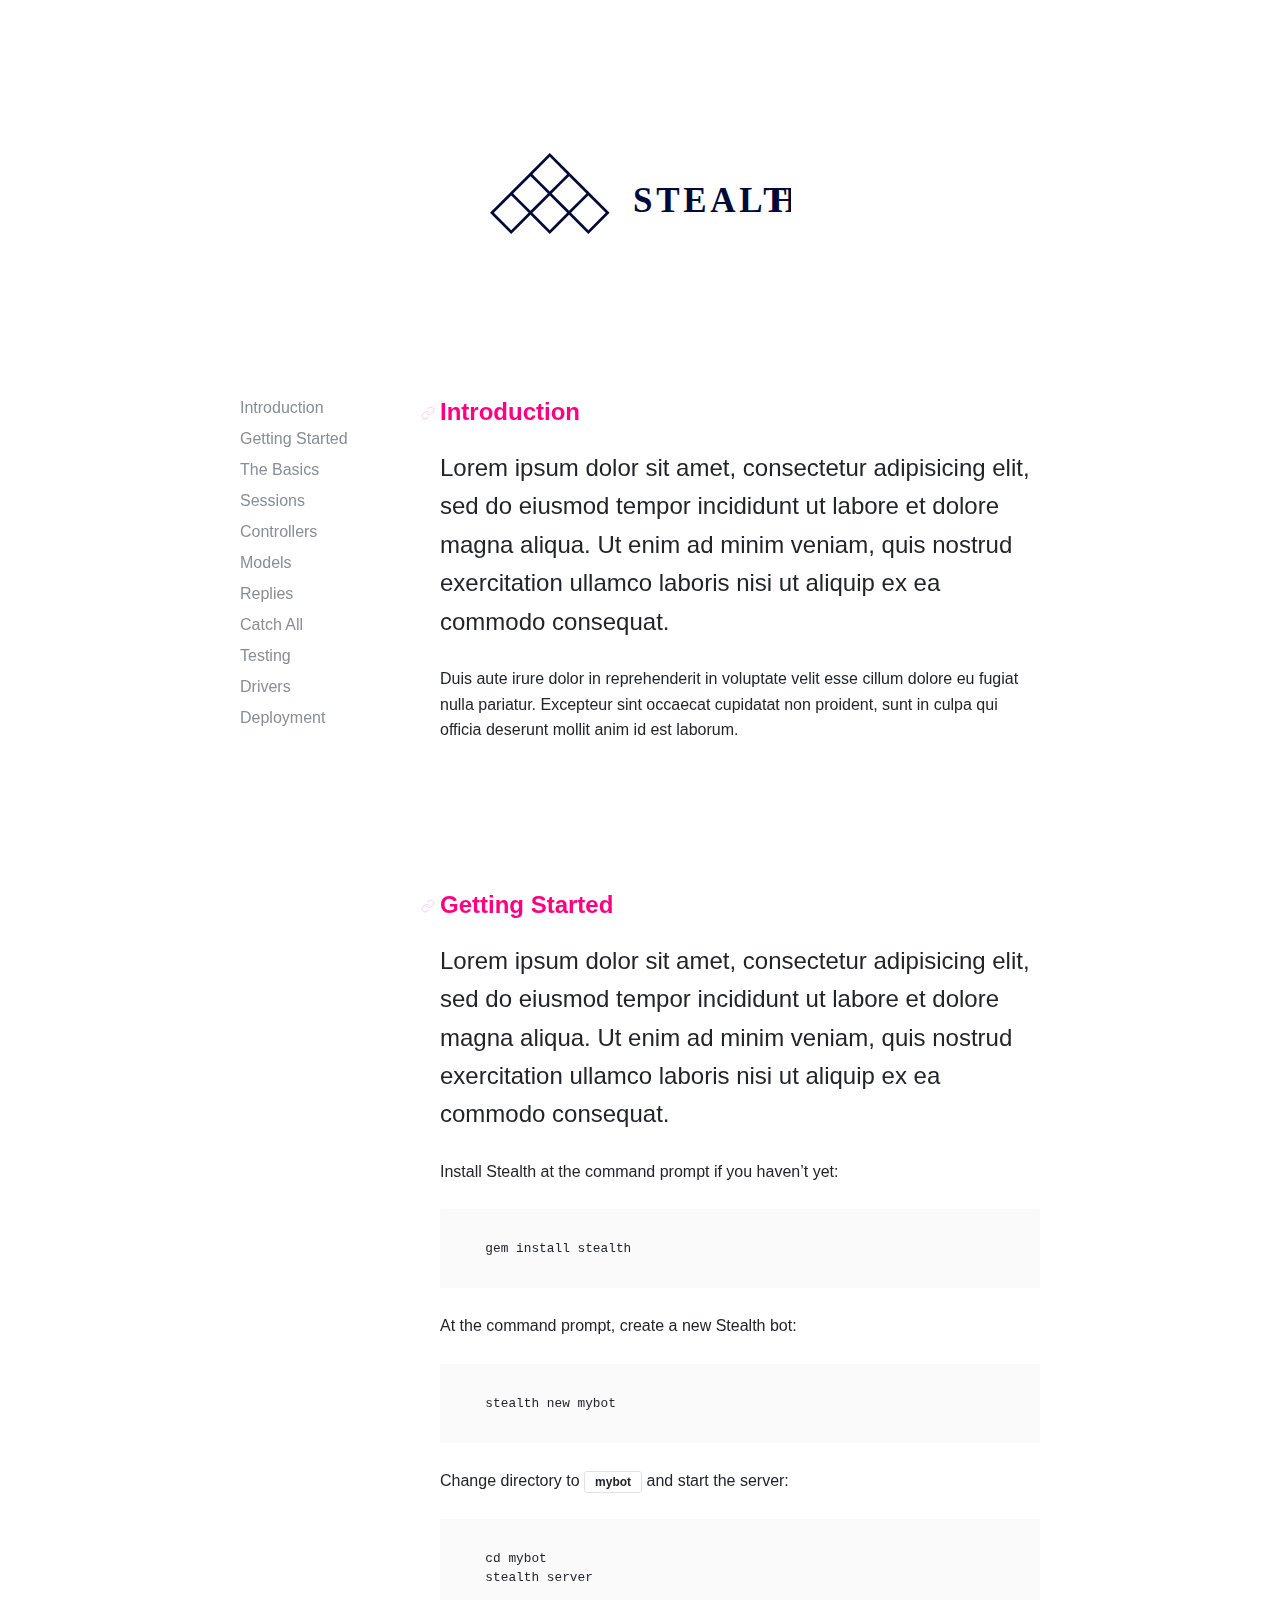
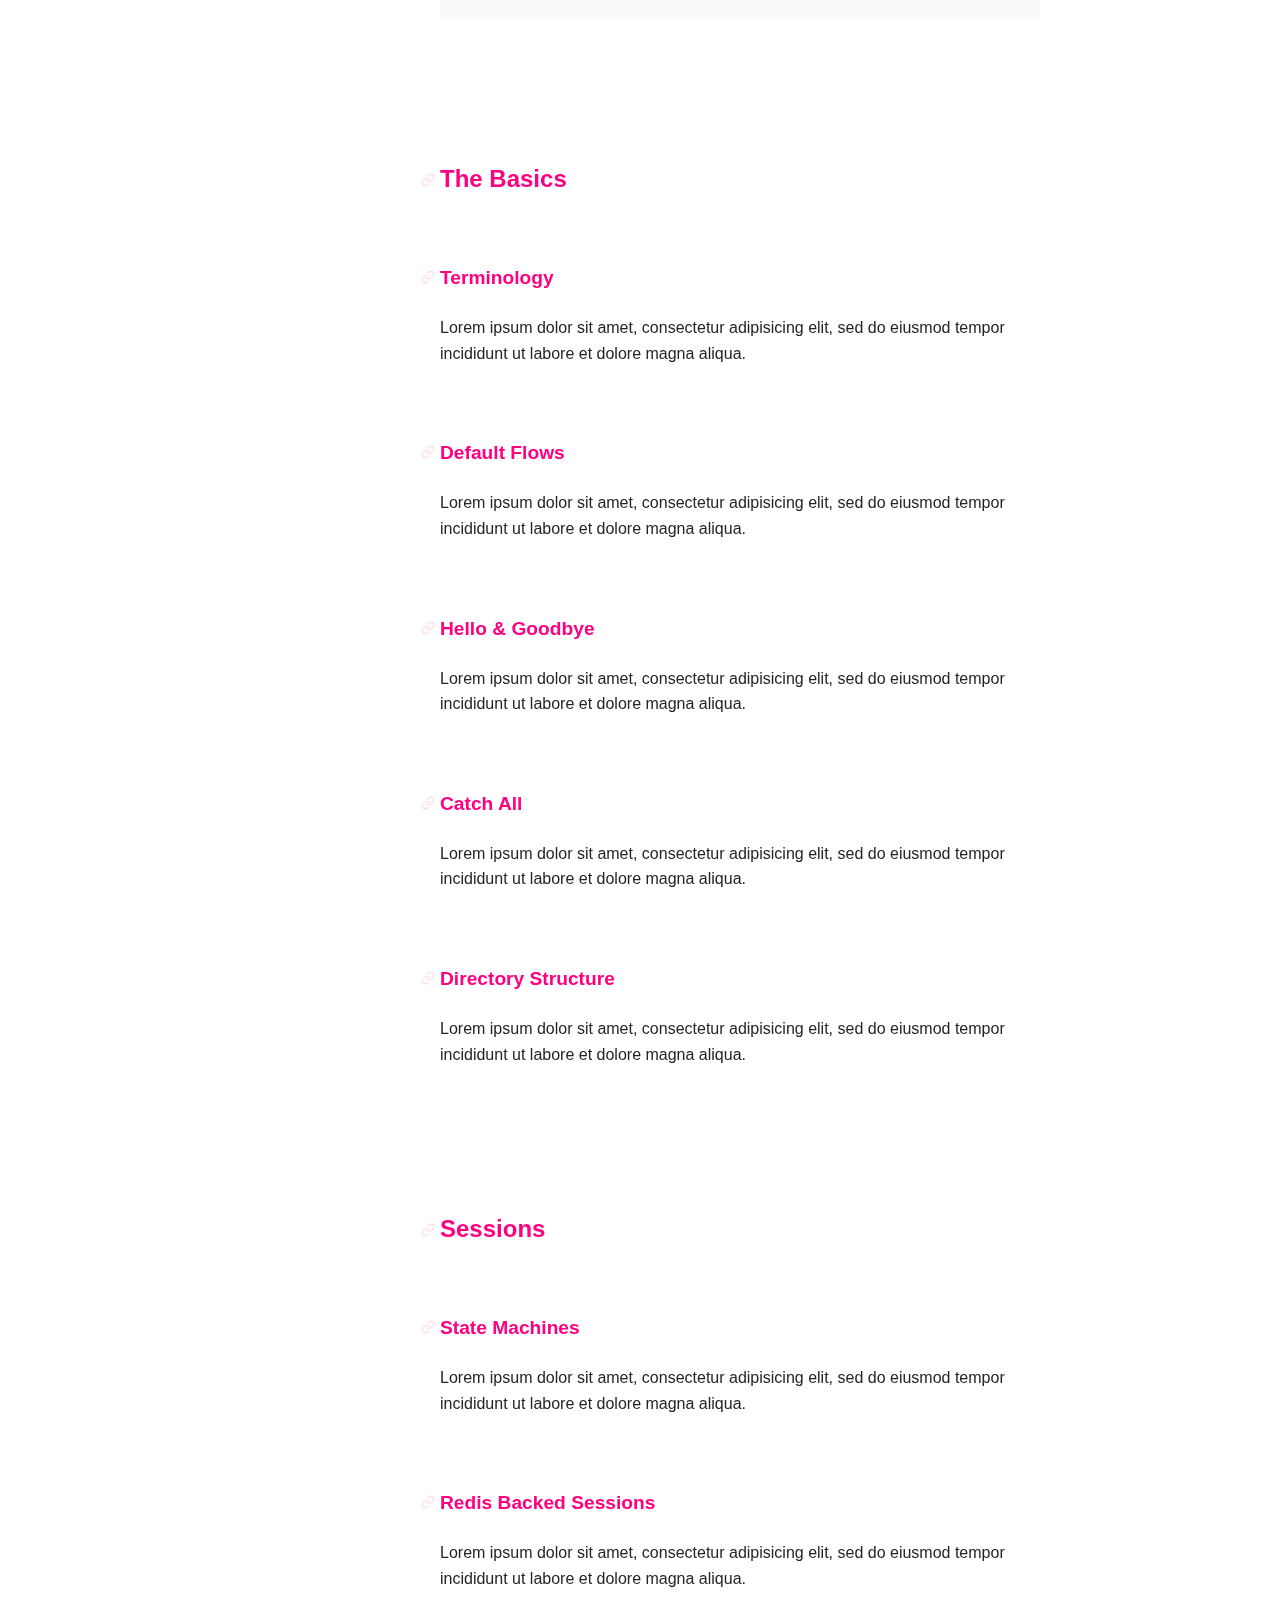
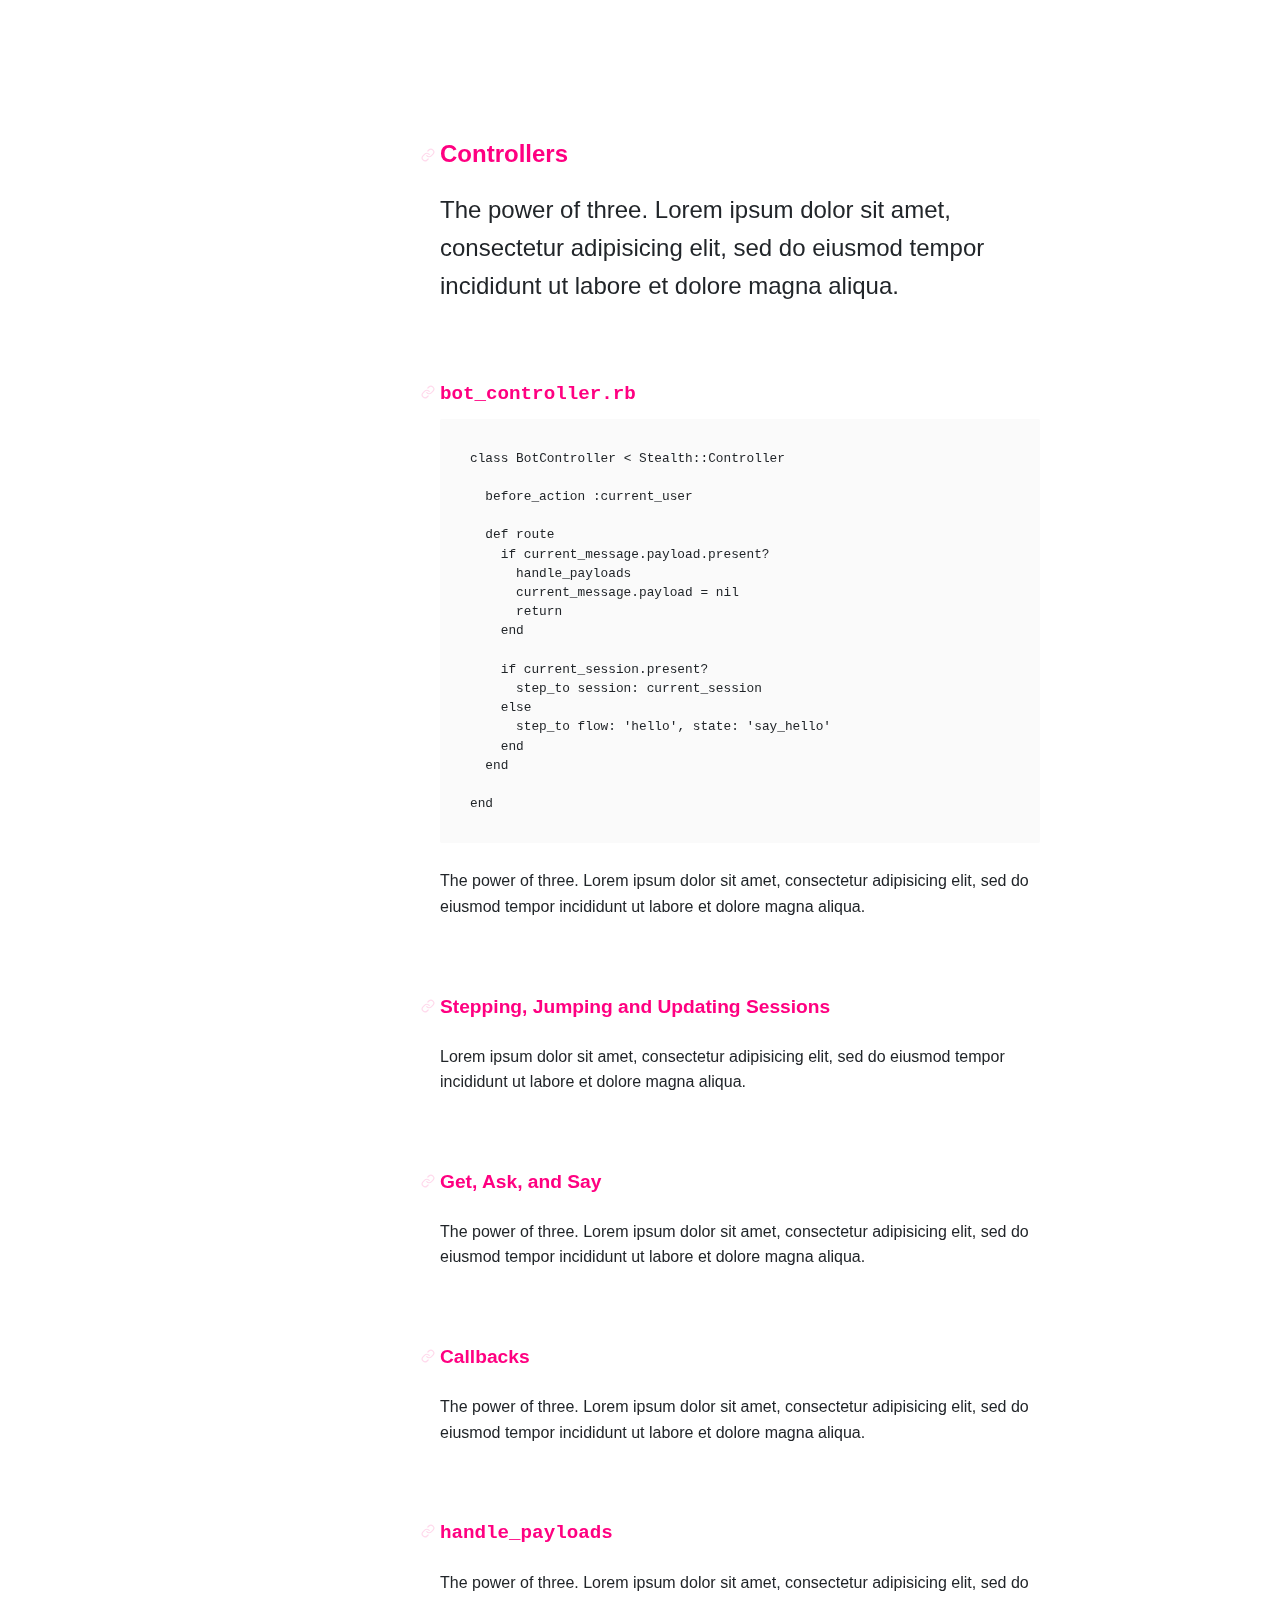
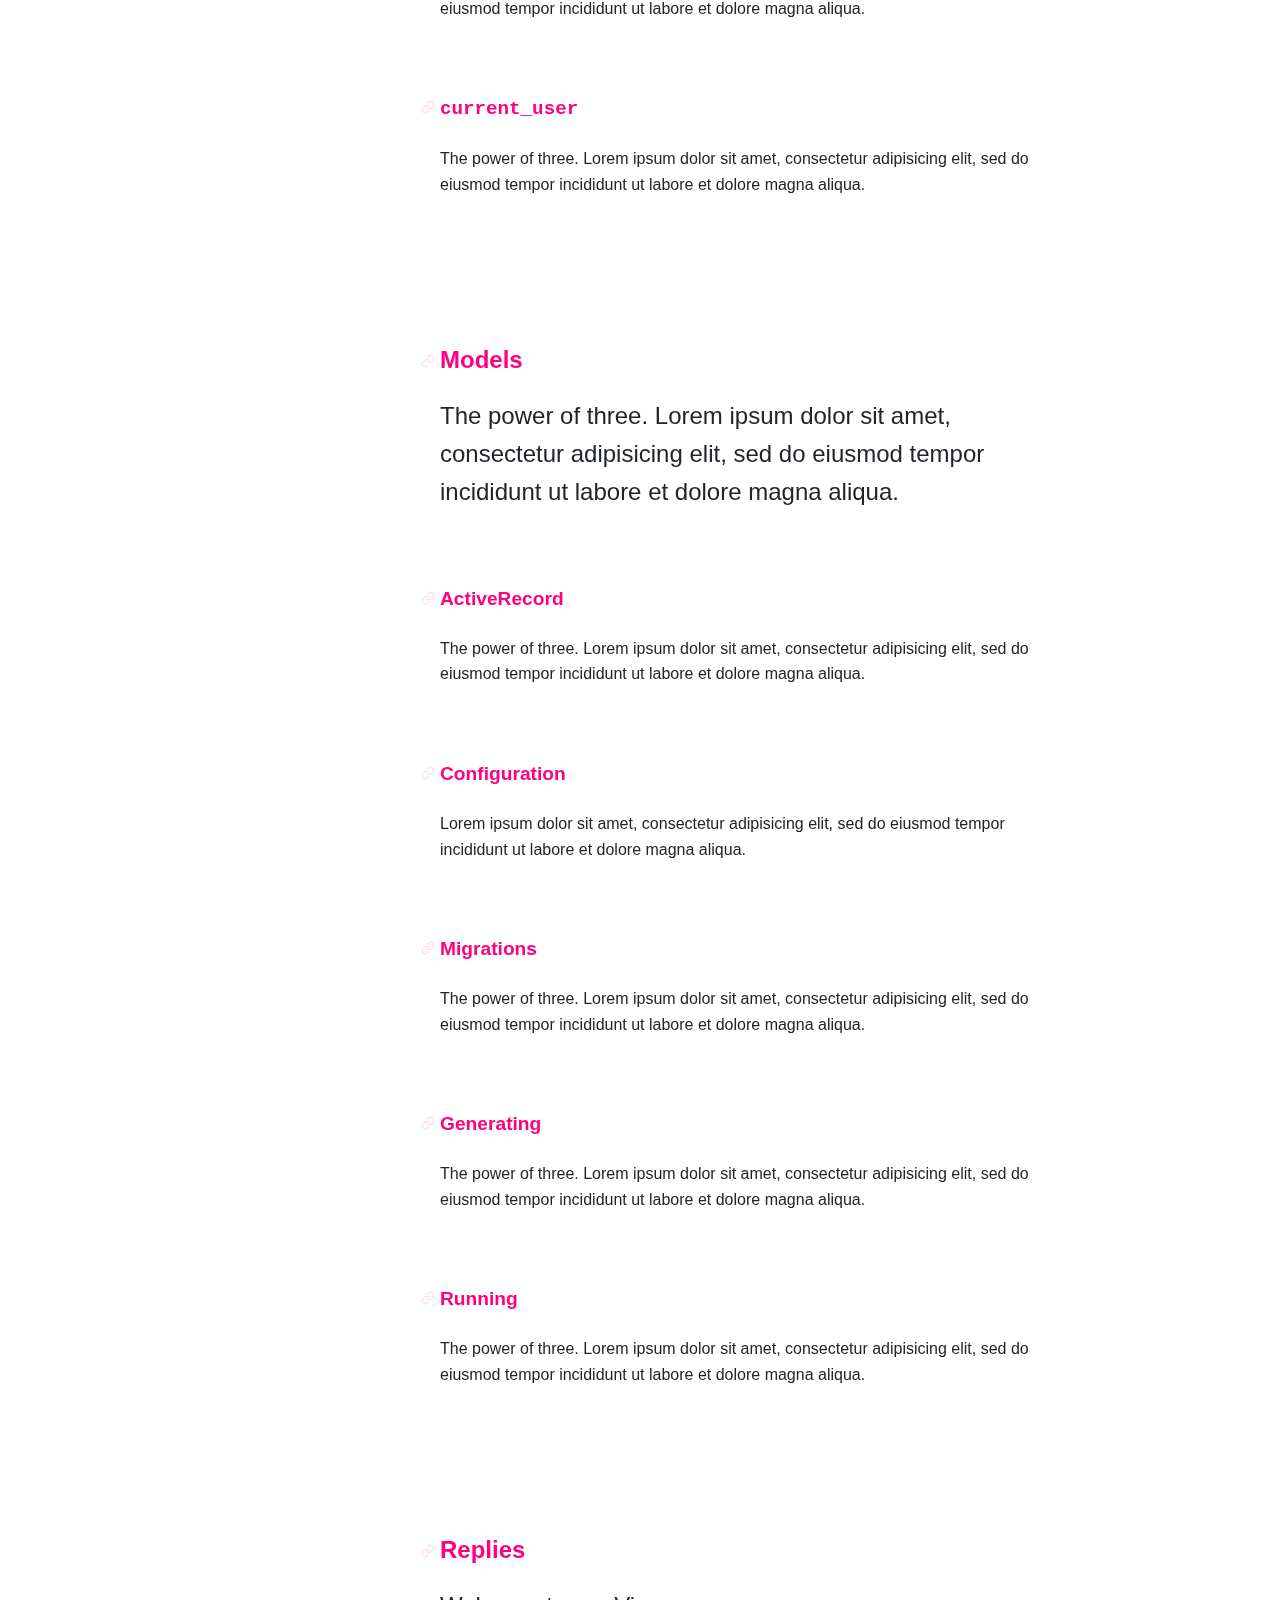
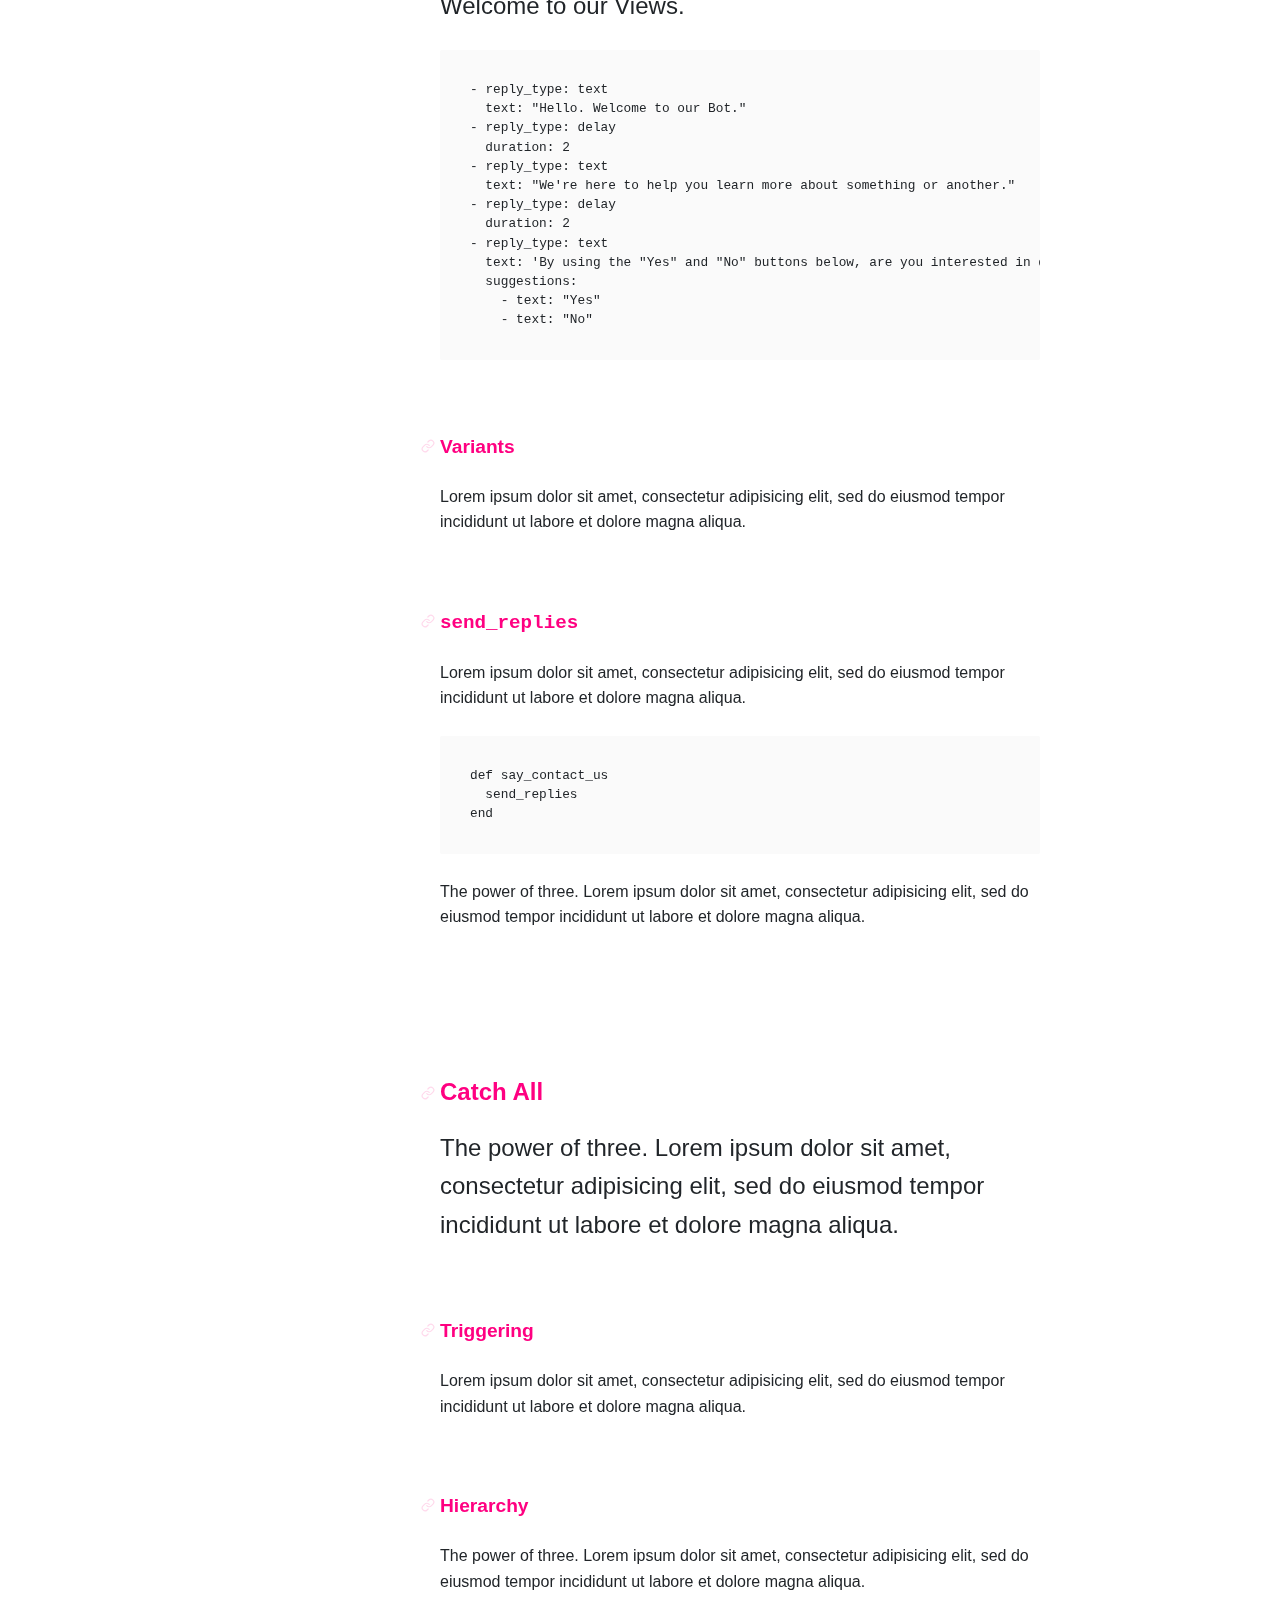
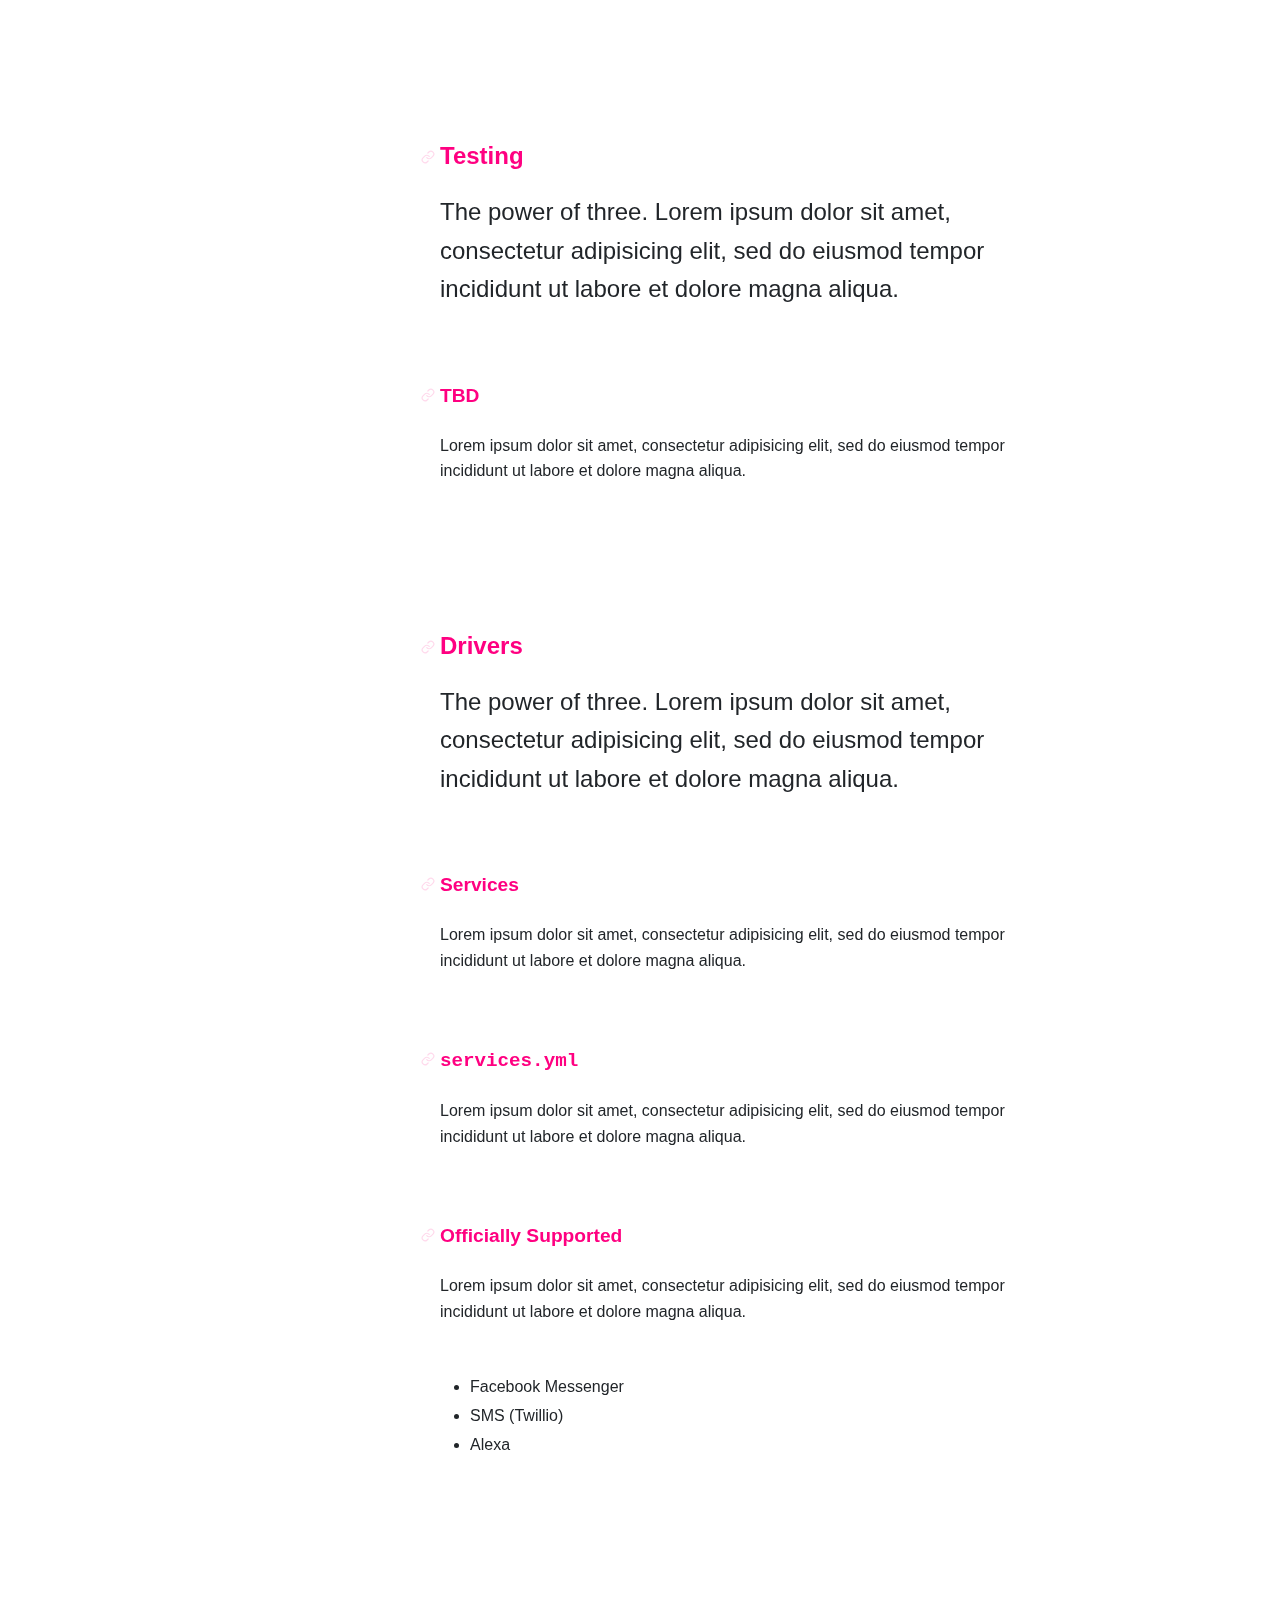
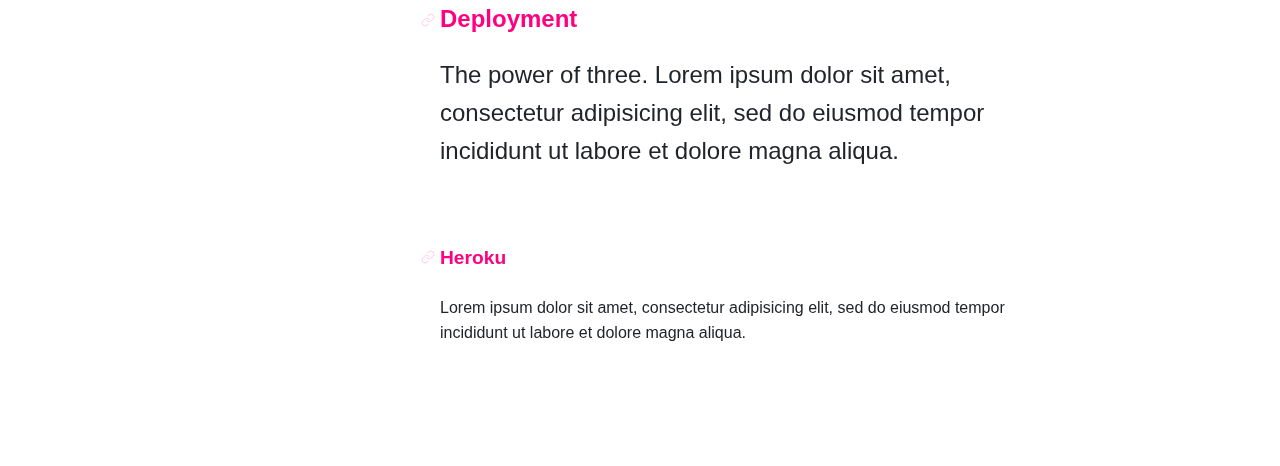
==== docs/index.html @ 36053f48 "Style Updates" ====
<!DOCTYPE html><html><head>
    <meta charset="utf-8"/>
    <meta http-equiv="x-ua-compatible" content="ie=edge"/>
    <meta name="viewport" content="width=device-width, initial-scale=1"/>
    <title>Stealth | Build awesome bots.</title>
    <link rel="stylesheet" href="theme/apex/css/index.css"/>
  </head>
  <body>
    <div class="Wrapper">
      <div class="Container">
        <div class="Header">
          <div class="Title center">
            <img src="../images/logo.svg" alt="Stealth Framework">
          </div>
        </div>

        <div class="Content-wrapper">
          <div class="Sidebar">
            <div class="Menu">

                <div class="item">
                  <a href="#introduction">Introduction</a>
                </div>

                <div class="item">
                  <a href="#getting_started">Getting Started</a>
                </div>

                <div class="item">
                  <a href="#the_basics">The Basics</a>
                </div>

                <div class="item">
                  <a href="#sessions">Sessions</a>
                </div>

                <div class="item">
                  <a href="#controllers">Controllers</a>
                </div>

                <div class="item">
                  <a href="#models">Models</a>
                </div>

                <div class="item">
                  <a href="#replies">Replies</a>
                </div>

                <div class="item">
                  <a href="#catch_all">Catch All</a>
                </div>

                <div class="item">
                  <a href="#testing">Testing</a>
                </div>

                <div class="item">
                  <a href="#drivers">Drivers</a>
                </div>

                <div class="item">
                  <a href="#deployment">Deployment</a>
                </div>

            </div>
          </div>

          <div class="Content">

              <div class="Page" id="introduction">
                <h1 class="Heading"><a class="Anchor" aria-hidden="true" id="introduction" href="#introduction">
	<svg xmlns="http://www.w3.org/2000/svg" aria-hidden="true" width="14" height="14" viewBox="0 0 24 24" fill="none" stroke="currentColor" stroke-width="2" stroke-linecap="round" stroke-linejoin="round" class="feather feather-link"><path d="M10 13a5 5 0 0 0 7.54.54l3-3a5 5 0 0 0-7.07-7.07l-1.72 1.71"></path><path d="M14 11a5 5 0 0 0-7.54-.54l-3 3a5 5 0 0 0 7.07 7.07l1.71-1.71"></path></svg>
</a>Introduction</h1>
                <p>Lorem ipsum dolor sit amet, consectetur adipisicing elit, sed do eiusmod tempor incididunt ut labore et dolore magna aliqua. Ut enim ad minim veniam, quis nostrud exercitation ullamco laboris nisi ut aliquip ex ea commodo consequat.</p>

<p>Duis aute irure dolor in reprehenderit in voluptate velit esse cillum dolore eu fugiat nulla pariatur. Excepteur sint occaecat cupidatat non proident, sunt in culpa qui officia deserunt mollit anim id est laborum.</p>

              </div>

              <div class="Page" id="getting_started">
                <h1 class="Heading"><a class="Anchor" aria-hidden="true" id="getting_started" href="#getting_started">
	<svg xmlns="http://www.w3.org/2000/svg" aria-hidden="true" width="14" height="14" viewBox="0 0 24 24" fill="none" stroke="currentColor" stroke-width="2" stroke-linecap="round" stroke-linejoin="round" class="feather feather-link"><path d="M10 13a5 5 0 0 0 7.54.54l3-3a5 5 0 0 0-7.07-7.07l-1.72 1.71"></path><path d="M14 11a5 5 0 0 0-7.54-.54l-3 3a5 5 0 0 0 7.07 7.07l1.71-1.71"></path></svg>
</a>Getting Started</h1>
                <p>Lorem ipsum dolor sit amet, consectetur adipisicing elit, sed do eiusmod tempor incididunt ut labore et dolore magna aliqua. Ut enim ad minim veniam, quis nostrud exercitation ullamco laboris nisi ut aliquip ex ea commodo consequat.</p>

<p>Install Stealth at the command prompt if you haven’t yet:</p>

<pre class="chroma">  gem install stealth
</pre>

<p>At the command prompt, create a new Stealth bot:</p>

<pre class="chroma">  stealth new mybot
</pre>

<p>Change directory to <code>mybot</code> and start the server:</p>

<pre class="chroma">  cd mybot
  stealth server
</pre>

              </div>

              <div class="Page" id="the_basics">
                <h1 class="Heading"><a class="Anchor" aria-hidden="true" id="the_basics" href="#the_basics">
	<svg xmlns="http://www.w3.org/2000/svg" aria-hidden="true" width="14" height="14" viewBox="0 0 24 24" fill="none" stroke="currentColor" stroke-width="2" stroke-linecap="round" stroke-linejoin="round" class="feather feather-link"><path d="M10 13a5 5 0 0 0 7.54.54l3-3a5 5 0 0 0-7.07-7.07l-1.72 1.71"></path><path d="M14 11a5 5 0 0 0-7.54-.54l-3 3a5 5 0 0 0 7.07 7.07l1.71-1.71"></path></svg>
</a>The Basics</h1>
                <h2 class="Heading"><a class="Anchor" aria-hidden="true" id="the_basics.terminology" href="#the_basics.terminology">
	<svg xmlns="http://www.w3.org/2000/svg" aria-hidden="true" width="14" height="14" viewBox="0 0 24 24" fill="none" stroke="currentColor" stroke-width="2" stroke-linecap="round" stroke-linejoin="round" class="feather feather-link"><path d="M10 13a5 5 0 0 0 7.54.54l3-3a5 5 0 0 0-7.07-7.07l-1.72 1.71"></path><path d="M14 11a5 5 0 0 0-7.54-.54l-3 3a5 5 0 0 0 7.07 7.07l1.71-1.71"></path></svg>
</a>Terminology</h2>

<p>Lorem ipsum dolor sit amet, consectetur adipisicing elit, sed do eiusmod tempor incididunt ut labore et dolore magna aliqua.</p>

<h2 class="Heading"><a class="Anchor" aria-hidden="true" id="the_basics.default_flows" href="#the_basics.default_flows">
	<svg xmlns="http://www.w3.org/2000/svg" aria-hidden="true" width="14" height="14" viewBox="0 0 24 24" fill="none" stroke="currentColor" stroke-width="2" stroke-linecap="round" stroke-linejoin="round" class="feather feather-link"><path d="M10 13a5 5 0 0 0 7.54.54l3-3a5 5 0 0 0-7.07-7.07l-1.72 1.71"></path><path d="M14 11a5 5 0 0 0-7.54-.54l-3 3a5 5 0 0 0 7.07 7.07l1.71-1.71"></path></svg>
</a>Default Flows</h2>

<p>Lorem ipsum dolor sit amet, consectetur adipisicing elit, sed do eiusmod tempor incididunt ut labore et dolore magna aliqua.</p>

<h2 class="Heading"><a class="Anchor" aria-hidden="true" id="the_basics.hello_goodbye" href="#the_basics.hello_goodbye">
	<svg xmlns="http://www.w3.org/2000/svg" aria-hidden="true" width="14" height="14" viewBox="0 0 24 24" fill="none" stroke="currentColor" stroke-width="2" stroke-linecap="round" stroke-linejoin="round" class="feather feather-link"><path d="M10 13a5 5 0 0 0 7.54.54l3-3a5 5 0 0 0-7.07-7.07l-1.72 1.71"></path><path d="M14 11a5 5 0 0 0-7.54-.54l-3 3a5 5 0 0 0 7.07 7.07l1.71-1.71"></path></svg>
</a>Hello &amp; Goodbye</h2>

<p>Lorem ipsum dolor sit amet, consectetur adipisicing elit, sed do eiusmod tempor incididunt ut labore et dolore magna aliqua.</p>

<h2 class="Heading"><a class="Anchor" aria-hidden="true" id="the_basics.catch_all" href="#the_basics.catch_all">
	<svg xmlns="http://www.w3.org/2000/svg" aria-hidden="true" width="14" height="14" viewBox="0 0 24 24" fill="none" stroke="currentColor" stroke-width="2" stroke-linecap="round" stroke-linejoin="round" class="feather feather-link"><path d="M10 13a5 5 0 0 0 7.54.54l3-3a5 5 0 0 0-7.07-7.07l-1.72 1.71"></path><path d="M14 11a5 5 0 0 0-7.54-.54l-3 3a5 5 0 0 0 7.07 7.07l1.71-1.71"></path></svg>
</a>Catch All</h2>

<p>Lorem ipsum dolor sit amet, consectetur adipisicing elit, sed do eiusmod tempor incididunt ut labore et dolore magna aliqua.</p>

<h2 class="Heading"><a class="Anchor" aria-hidden="true" id="the_basics.directory_structure" href="#the_basics.directory_structure">
	<svg xmlns="http://www.w3.org/2000/svg" aria-hidden="true" width="14" height="14" viewBox="0 0 24 24" fill="none" stroke="currentColor" stroke-width="2" stroke-linecap="round" stroke-linejoin="round" class="feather feather-link"><path d="M10 13a5 5 0 0 0 7.54.54l3-3a5 5 0 0 0-7.07-7.07l-1.72 1.71"></path><path d="M14 11a5 5 0 0 0-7.54-.54l-3 3a5 5 0 0 0 7.07 7.07l1.71-1.71"></path></svg>
</a>Directory Structure</h2>

<p>Lorem ipsum dolor sit amet, consectetur adipisicing elit, sed do eiusmod tempor incididunt ut labore et dolore magna aliqua.</p>

              </div>

              <div class="Page" id="sessions">
                <h1 class="Heading"><a class="Anchor" aria-hidden="true" id="sessions" href="#sessions">
	<svg xmlns="http://www.w3.org/2000/svg" aria-hidden="true" width="14" height="14" viewBox="0 0 24 24" fill="none" stroke="currentColor" stroke-width="2" stroke-linecap="round" stroke-linejoin="round" class="feather feather-link"><path d="M10 13a5 5 0 0 0 7.54.54l3-3a5 5 0 0 0-7.07-7.07l-1.72 1.71"></path><path d="M14 11a5 5 0 0 0-7.54-.54l-3 3a5 5 0 0 0 7.07 7.07l1.71-1.71"></path></svg>
</a>Sessions</h1>
                <h2 class="Heading"><a class="Anchor" aria-hidden="true" id="sessions.state_machines" href="#sessions.state_machines">
	<svg xmlns="http://www.w3.org/2000/svg" aria-hidden="true" width="14" height="14" viewBox="0 0 24 24" fill="none" stroke="currentColor" stroke-width="2" stroke-linecap="round" stroke-linejoin="round" class="feather feather-link"><path d="M10 13a5 5 0 0 0 7.54.54l3-3a5 5 0 0 0-7.07-7.07l-1.72 1.71"></path><path d="M14 11a5 5 0 0 0-7.54-.54l-3 3a5 5 0 0 0 7.07 7.07l1.71-1.71"></path></svg>
</a>State Machines</h2>

<p>Lorem ipsum dolor sit amet, consectetur adipisicing elit, sed do eiusmod tempor incididunt ut labore et dolore magna aliqua.</p>

<h2 class="Heading"><a class="Anchor" aria-hidden="true" id="sessions.redis_backed_sessions" href="#sessions.redis_backed_sessions">
	<svg xmlns="http://www.w3.org/2000/svg" aria-hidden="true" width="14" height="14" viewBox="0 0 24 24" fill="none" stroke="currentColor" stroke-width="2" stroke-linecap="round" stroke-linejoin="round" class="feather feather-link"><path d="M10 13a5 5 0 0 0 7.54.54l3-3a5 5 0 0 0-7.07-7.07l-1.72 1.71"></path><path d="M14 11a5 5 0 0 0-7.54-.54l-3 3a5 5 0 0 0 7.07 7.07l1.71-1.71"></path></svg>
</a>Redis Backed Sessions</h2>

<p>Lorem ipsum dolor sit amet, consectetur adipisicing elit, sed do eiusmod tempor incididunt ut labore et dolore magna aliqua.</p>

              </div>

              <div class="Page" id="controllers">
                <h1 class="Heading"><a class="Anchor" aria-hidden="true" id="controllers" href="#controllers">
	<svg xmlns="http://www.w3.org/2000/svg" aria-hidden="true" width="14" height="14" viewBox="0 0 24 24" fill="none" stroke="currentColor" stroke-width="2" stroke-linecap="round" stroke-linejoin="round" class="feather feather-link"><path d="M10 13a5 5 0 0 0 7.54.54l3-3a5 5 0 0 0-7.07-7.07l-1.72 1.71"></path><path d="M14 11a5 5 0 0 0-7.54-.54l-3 3a5 5 0 0 0 7.07 7.07l1.71-1.71"></path></svg>
</a>Controllers</h1>
                <p>The power of three. Lorem ipsum dolor sit amet, consectetur adipisicing elit, sed do eiusmod tempor incididunt ut labore et dolore magna aliqua.</p>

<h2 class="Heading"><a class="Anchor" aria-hidden="true" id="controllers.bot_controller_rb" href="#controllers.bot_controller_rb">
	<svg xmlns="http://www.w3.org/2000/svg" aria-hidden="true" width="14" height="14" viewBox="0 0 24 24" fill="none" stroke="currentColor" stroke-width="2" stroke-linecap="round" stroke-linejoin="round" class="feather feather-link"><path d="M10 13a5 5 0 0 0 7.54.54l3-3a5 5 0 0 0-7.07-7.07l-1.72 1.71"></path><path d="M14 11a5 5 0 0 0-7.54-.54l-3 3a5 5 0 0 0 7.07 7.07l1.71-1.71"></path></svg>
</a><code>bot_controller.rb</code></h2>

<pre class="chroma"><span class="k">class</span> <span class="nc">BotController</span> <span class="o">&lt;</span> <span class="no">Stealth</span><span class="o">::</span><span class="no">Controller</span>

  <span class="n">before_action</span> <span class="ss">:current_user</span>

  <span class="k">def</span> <span class="nc"></span><span class="o"></span><span class="nf">route</span>
    <span class="k">if</span> <span class="n">current_message</span><span class="o">.</span><span class="n">payload</span><span class="o">.</span><span class="n">present?</span>
      <span class="n">handle_payloads</span>
      <span class="n">current_message</span><span class="o">.</span><span class="n">payload</span> <span class="o">=</span> <span class="kp">nil</span>
      <span class="k">return</span>
    <span class="k">end</span>

    <span class="k">if</span> <span class="n">current_session</span><span class="o">.</span><span class="n">present?</span>
      <span class="n">step_to</span> <span class="ss">session</span><span class="p">:</span> <span class="n">current_session</span>
    <span class="k">else</span>
      <span class="n">step_to</span> <span class="ss">flow</span><span class="p">:</span> <span class="s1">&#39;hello&#39;</span><span class="p">,</span> <span class="ss">state</span><span class="p">:</span> <span class="s1">&#39;say_hello&#39;</span>
    <span class="k">end</span>
  <span class="k">end</span>

<span class="k">end</span>
</pre>

<p>The power of three. Lorem ipsum dolor sit amet, consectetur adipisicing elit, sed do eiusmod tempor incididunt ut labore et dolore magna aliqua.</p>

<h2 class="Heading"><a class="Anchor" aria-hidden="true" id="controllers.stepping_jumping_and_updating_sessions" href="#controllers.stepping_jumping_and_updating_sessions">
	<svg xmlns="http://www.w3.org/2000/svg" aria-hidden="true" width="14" height="14" viewBox="0 0 24 24" fill="none" stroke="currentColor" stroke-width="2" stroke-linecap="round" stroke-linejoin="round" class="feather feather-link"><path d="M10 13a5 5 0 0 0 7.54.54l3-3a5 5 0 0 0-7.07-7.07l-1.72 1.71"></path><path d="M14 11a5 5 0 0 0-7.54-.54l-3 3a5 5 0 0 0 7.07 7.07l1.71-1.71"></path></svg>
</a>Stepping, Jumping and Updating Sessions</h2>

<p>Lorem ipsum dolor sit amet, consectetur adipisicing elit, sed do eiusmod tempor incididunt ut labore et dolore magna aliqua.</p>

<h2 class="Heading"><a class="Anchor" aria-hidden="true" id="controllers.get_ask_and_say" href="#controllers.get_ask_and_say">
	<svg xmlns="http://www.w3.org/2000/svg" aria-hidden="true" width="14" height="14" viewBox="0 0 24 24" fill="none" stroke="currentColor" stroke-width="2" stroke-linecap="round" stroke-linejoin="round" class="feather feather-link"><path d="M10 13a5 5 0 0 0 7.54.54l3-3a5 5 0 0 0-7.07-7.07l-1.72 1.71"></path><path d="M14 11a5 5 0 0 0-7.54-.54l-3 3a5 5 0 0 0 7.07 7.07l1.71-1.71"></path></svg>
</a>Get, Ask, and Say</h2>

<p>The power of three. Lorem ipsum dolor sit amet, consectetur adipisicing elit, sed do eiusmod tempor incididunt ut labore et dolore magna aliqua.</p>

<h2 class="Heading"><a class="Anchor" aria-hidden="true" id="controllers.callbacks" href="#controllers.callbacks">
	<svg xmlns="http://www.w3.org/2000/svg" aria-hidden="true" width="14" height="14" viewBox="0 0 24 24" fill="none" stroke="currentColor" stroke-width="2" stroke-linecap="round" stroke-linejoin="round" class="feather feather-link"><path d="M10 13a5 5 0 0 0 7.54.54l3-3a5 5 0 0 0-7.07-7.07l-1.72 1.71"></path><path d="M14 11a5 5 0 0 0-7.54-.54l-3 3a5 5 0 0 0 7.07 7.07l1.71-1.71"></path></svg>
</a>Callbacks</h2>

<p>The power of three. Lorem ipsum dolor sit amet, consectetur adipisicing elit, sed do eiusmod tempor incididunt ut labore et dolore magna aliqua.</p>

<h2 class="Heading"><a class="Anchor" aria-hidden="true" id="controllers.handle_payloads" href="#controllers.handle_payloads">
	<svg xmlns="http://www.w3.org/2000/svg" aria-hidden="true" width="14" height="14" viewBox="0 0 24 24" fill="none" stroke="currentColor" stroke-width="2" stroke-linecap="round" stroke-linejoin="round" class="feather feather-link"><path d="M10 13a5 5 0 0 0 7.54.54l3-3a5 5 0 0 0-7.07-7.07l-1.72 1.71"></path><path d="M14 11a5 5 0 0 0-7.54-.54l-3 3a5 5 0 0 0 7.07 7.07l1.71-1.71"></path></svg>
</a><code>handle_payloads</code></h2>

<p>The power of three. Lorem ipsum dolor sit amet, consectetur adipisicing elit, sed do eiusmod tempor incididunt ut labore et dolore magna aliqua.</p>

<h2 class="Heading"><a class="Anchor" aria-hidden="true" id="controllers.current_user" href="#controllers.current_user">
	<svg xmlns="http://www.w3.org/2000/svg" aria-hidden="true" width="14" height="14" viewBox="0 0 24 24" fill="none" stroke="currentColor" stroke-width="2" stroke-linecap="round" stroke-linejoin="round" class="feather feather-link"><path d="M10 13a5 5 0 0 0 7.54.54l3-3a5 5 0 0 0-7.07-7.07l-1.72 1.71"></path><path d="M14 11a5 5 0 0 0-7.54-.54l-3 3a5 5 0 0 0 7.07 7.07l1.71-1.71"></path></svg>
</a><code>current_user</code></h2>

<p>The power of three. Lorem ipsum dolor sit amet, consectetur adipisicing elit, sed do eiusmod tempor incididunt ut labore et dolore magna aliqua.</p>

              </div>

              <div class="Page" id="models">
                <h1 class="Heading"><a class="Anchor" aria-hidden="true" id="models" href="#models">
	<svg xmlns="http://www.w3.org/2000/svg" aria-hidden="true" width="14" height="14" viewBox="0 0 24 24" fill="none" stroke="currentColor" stroke-width="2" stroke-linecap="round" stroke-linejoin="round" class="feather feather-link"><path d="M10 13a5 5 0 0 0 7.54.54l3-3a5 5 0 0 0-7.07-7.07l-1.72 1.71"></path><path d="M14 11a5 5 0 0 0-7.54-.54l-3 3a5 5 0 0 0 7.07 7.07l1.71-1.71"></path></svg>
</a>Models</h1>
                <p>The power of three. Lorem ipsum dolor sit amet, consectetur adipisicing elit, sed do eiusmod tempor incididunt ut labore et dolore magna aliqua.</p>

<h2 class="Heading"><a class="Anchor" aria-hidden="true" id="models.active_record" href="#models.active_record">
	<svg xmlns="http://www.w3.org/2000/svg" aria-hidden="true" width="14" height="14" viewBox="0 0 24 24" fill="none" stroke="currentColor" stroke-width="2" stroke-linecap="round" stroke-linejoin="round" class="feather feather-link"><path d="M10 13a5 5 0 0 0 7.54.54l3-3a5 5 0 0 0-7.07-7.07l-1.72 1.71"></path><path d="M14 11a5 5 0 0 0-7.54-.54l-3 3a5 5 0 0 0 7.07 7.07l1.71-1.71"></path></svg>
</a>ActiveRecord</h2>

<p>The power of three. Lorem ipsum dolor sit amet, consectetur adipisicing elit, sed do eiusmod tempor incididunt ut labore et dolore magna aliqua.</p>

<h2 class="Heading"><a class="Anchor" aria-hidden="true" id="models.configuration" href="#models.configuration">
	<svg xmlns="http://www.w3.org/2000/svg" aria-hidden="true" width="14" height="14" viewBox="0 0 24 24" fill="none" stroke="currentColor" stroke-width="2" stroke-linecap="round" stroke-linejoin="round" class="feather feather-link"><path d="M10 13a5 5 0 0 0 7.54.54l3-3a5 5 0 0 0-7.07-7.07l-1.72 1.71"></path><path d="M14 11a5 5 0 0 0-7.54-.54l-3 3a5 5 0 0 0 7.07 7.07l1.71-1.71"></path></svg>
</a>Configuration</h2>

<p>Lorem ipsum dolor sit amet, consectetur adipisicing elit, sed do eiusmod tempor incididunt ut labore et dolore magna aliqua.</p>

<h2 class="Heading"><a class="Anchor" aria-hidden="true" id="models.migrations" href="#models.migrations">
	<svg xmlns="http://www.w3.org/2000/svg" aria-hidden="true" width="14" height="14" viewBox="0 0 24 24" fill="none" stroke="currentColor" stroke-width="2" stroke-linecap="round" stroke-linejoin="round" class="feather feather-link"><path d="M10 13a5 5 0 0 0 7.54.54l3-3a5 5 0 0 0-7.07-7.07l-1.72 1.71"></path><path d="M14 11a5 5 0 0 0-7.54-.54l-3 3a5 5 0 0 0 7.07 7.07l1.71-1.71"></path></svg>
</a>Migrations</h2>

<p>The power of three. Lorem ipsum dolor sit amet, consectetur adipisicing elit, sed do eiusmod tempor incididunt ut labore et dolore magna aliqua.</p>

<h2 class="Heading"><a class="Anchor" aria-hidden="true" id="models.generating" href="#models.generating">
	<svg xmlns="http://www.w3.org/2000/svg" aria-hidden="true" width="14" height="14" viewBox="0 0 24 24" fill="none" stroke="currentColor" stroke-width="2" stroke-linecap="round" stroke-linejoin="round" class="feather feather-link"><path d="M10 13a5 5 0 0 0 7.54.54l3-3a5 5 0 0 0-7.07-7.07l-1.72 1.71"></path><path d="M14 11a5 5 0 0 0-7.54-.54l-3 3a5 5 0 0 0 7.07 7.07l1.71-1.71"></path></svg>
</a>Generating</h2>

<p>The power of three. Lorem ipsum dolor sit amet, consectetur adipisicing elit, sed do eiusmod tempor incididunt ut labore et dolore magna aliqua.</p>

<h2 class="Heading"><a class="Anchor" aria-hidden="true" id="models.running" href="#models.running">
	<svg xmlns="http://www.w3.org/2000/svg" aria-hidden="true" width="14" height="14" viewBox="0 0 24 24" fill="none" stroke="currentColor" stroke-width="2" stroke-linecap="round" stroke-linejoin="round" class="feather feather-link"><path d="M10 13a5 5 0 0 0 7.54.54l3-3a5 5 0 0 0-7.07-7.07l-1.72 1.71"></path><path d="M14 11a5 5 0 0 0-7.54-.54l-3 3a5 5 0 0 0 7.07 7.07l1.71-1.71"></path></svg>
</a>Running</h2>

<p>The power of three. Lorem ipsum dolor sit amet, consectetur adipisicing elit, sed do eiusmod tempor incididunt ut labore et dolore magna aliqua.</p>

              </div>

              <div class="Page" id="replies">
                <h1 class="Heading"><a class="Anchor" aria-hidden="true" id="replies" href="#replies">
	<svg xmlns="http://www.w3.org/2000/svg" aria-hidden="true" width="14" height="14" viewBox="0 0 24 24" fill="none" stroke="currentColor" stroke-width="2" stroke-linecap="round" stroke-linejoin="round" class="feather feather-link"><path d="M10 13a5 5 0 0 0 7.54.54l3-3a5 5 0 0 0-7.07-7.07l-1.72 1.71"></path><path d="M14 11a5 5 0 0 0-7.54-.54l-3 3a5 5 0 0 0 7.07 7.07l1.71-1.71"></path></svg>
</a>Replies</h1>
                <p>Welcome to our Views.</p>

<pre class="chroma">-<span class="w"> </span>reply_type<span class="p">:</span><span class="w"> </span>text<span class="w">
</span><span class="w">  </span>text<span class="p">:</span><span class="w"> </span><span class="s2">&#34;Hello. Welcome to our Bot.&#34;</span><span class="w">
</span><span class="w"></span>-<span class="w"> </span>reply_type<span class="p">:</span><span class="w"> </span>delay<span class="w">
</span><span class="w">  </span>duration<span class="p">:</span><span class="w"> </span><span class="m">2</span><span class="w">
</span><span class="w"></span>-<span class="w"> </span>reply_type<span class="p">:</span><span class="w"> </span>text<span class="w">
</span><span class="w">  </span>text<span class="p">:</span><span class="w"> </span><span class="s2">&#34;We&#39;re here to help you learn more about something or another.&#34;</span><span class="w">
</span><span class="w"></span>-<span class="w"> </span>reply_type<span class="p">:</span><span class="w"> </span>delay<span class="w">
</span><span class="w">  </span>duration<span class="p">:</span><span class="w"> </span><span class="m">2</span><span class="w">
</span><span class="w"></span>-<span class="w"> </span>reply_type<span class="p">:</span><span class="w"> </span>text<span class="w">
</span><span class="w">  </span>text<span class="p">:</span><span class="w"> </span><span class="s1">&#39;By using the &#34;Yes&#34; and &#34;No&#34; buttons below, are you interested in do you want to continue?&#39;</span><span class="w">
</span><span class="w">  </span>suggestions<span class="p">:</span><span class="w">
</span><span class="w">    </span>-<span class="w"> </span>text<span class="p">:</span><span class="w"> </span><span class="s2">&#34;Yes&#34;</span><span class="w">
</span><span class="w">    </span>-<span class="w"> </span>text<span class="p">:</span><span class="w"> </span><span class="s2">&#34;No&#34;</span><span class="w">
</span><span class="w"></span></pre>

<h2 class="Heading"><a class="Anchor" aria-hidden="true" id="replies.variants" href="#replies.variants">
	<svg xmlns="http://www.w3.org/2000/svg" aria-hidden="true" width="14" height="14" viewBox="0 0 24 24" fill="none" stroke="currentColor" stroke-width="2" stroke-linecap="round" stroke-linejoin="round" class="feather feather-link"><path d="M10 13a5 5 0 0 0 7.54.54l3-3a5 5 0 0 0-7.07-7.07l-1.72 1.71"></path><path d="M14 11a5 5 0 0 0-7.54-.54l-3 3a5 5 0 0 0 7.07 7.07l1.71-1.71"></path></svg>
</a>Variants</h2>

<p>Lorem ipsum dolor sit amet, consectetur adipisicing elit, sed do eiusmod tempor incididunt ut labore et dolore magna aliqua.</p>

<h2 class="Heading"><a class="Anchor" aria-hidden="true" id="replies.send_replies" href="#replies.send_replies">
	<svg xmlns="http://www.w3.org/2000/svg" aria-hidden="true" width="14" height="14" viewBox="0 0 24 24" fill="none" stroke="currentColor" stroke-width="2" stroke-linecap="round" stroke-linejoin="round" class="feather feather-link"><path d="M10 13a5 5 0 0 0 7.54.54l3-3a5 5 0 0 0-7.07-7.07l-1.72 1.71"></path><path d="M14 11a5 5 0 0 0-7.54-.54l-3 3a5 5 0 0 0 7.07 7.07l1.71-1.71"></path></svg>
</a><code>send_replies</code></h2>

<p>Lorem ipsum dolor sit amet, consectetur adipisicing elit, sed do eiusmod tempor incididunt ut labore et dolore magna aliqua.</p>

<pre class="chroma"><span class="k">def</span> <span class="nc"></span><span class="o"></span><span class="nf">say_contact_us</span>
  <span class="n">send_replies</span>
<span class="k">end</span>
</pre>

<p>The power of three. Lorem ipsum dolor sit amet, consectetur adipisicing elit, sed do eiusmod tempor incididunt ut labore et dolore magna aliqua.</p>

              </div>

              <div class="Page" id="catch_all">
                <h1 class="Heading"><a class="Anchor" aria-hidden="true" id="catch_all" href="#catch_all">
	<svg xmlns="http://www.w3.org/2000/svg" aria-hidden="true" width="14" height="14" viewBox="0 0 24 24" fill="none" stroke="currentColor" stroke-width="2" stroke-linecap="round" stroke-linejoin="round" class="feather feather-link"><path d="M10 13a5 5 0 0 0 7.54.54l3-3a5 5 0 0 0-7.07-7.07l-1.72 1.71"></path><path d="M14 11a5 5 0 0 0-7.54-.54l-3 3a5 5 0 0 0 7.07 7.07l1.71-1.71"></path></svg>
</a>Catch All</h1>
                <p>The power of three. Lorem ipsum dolor sit amet, consectetur adipisicing elit, sed do eiusmod tempor incididunt ut labore et dolore magna aliqua.</p>

<h2 class="Heading"><a class="Anchor" aria-hidden="true" id="catch_all.triggering" href="#catch_all.triggering">
	<svg xmlns="http://www.w3.org/2000/svg" aria-hidden="true" width="14" height="14" viewBox="0 0 24 24" fill="none" stroke="currentColor" stroke-width="2" stroke-linecap="round" stroke-linejoin="round" class="feather feather-link"><path d="M10 13a5 5 0 0 0 7.54.54l3-3a5 5 0 0 0-7.07-7.07l-1.72 1.71"></path><path d="M14 11a5 5 0 0 0-7.54-.54l-3 3a5 5 0 0 0 7.07 7.07l1.71-1.71"></path></svg>
</a>Triggering</h2>

<p>Lorem ipsum dolor sit amet, consectetur adipisicing elit, sed do eiusmod tempor incididunt ut labore et dolore magna aliqua.</p>

<h2 class="Heading"><a class="Anchor" aria-hidden="true" id="catch_all.hierarchy" href="#catch_all.hierarchy">
	<svg xmlns="http://www.w3.org/2000/svg" aria-hidden="true" width="14" height="14" viewBox="0 0 24 24" fill="none" stroke="currentColor" stroke-width="2" stroke-linecap="round" stroke-linejoin="round" class="feather feather-link"><path d="M10 13a5 5 0 0 0 7.54.54l3-3a5 5 0 0 0-7.07-7.07l-1.72 1.71"></path><path d="M14 11a5 5 0 0 0-7.54-.54l-3 3a5 5 0 0 0 7.07 7.07l1.71-1.71"></path></svg>
</a>Hierarchy</h2>

<p>The power of three. Lorem ipsum dolor sit amet, consectetur adipisicing elit, sed do eiusmod tempor incididunt ut labore et dolore magna aliqua.</p>

              </div>

              <div class="Page" id="testing">
                <h1 class="Heading"><a class="Anchor" aria-hidden="true" id="testing" href="#testing">
	<svg xmlns="http://www.w3.org/2000/svg" aria-hidden="true" width="14" height="14" viewBox="0 0 24 24" fill="none" stroke="currentColor" stroke-width="2" stroke-linecap="round" stroke-linejoin="round" class="feather feather-link"><path d="M10 13a5 5 0 0 0 7.54.54l3-3a5 5 0 0 0-7.07-7.07l-1.72 1.71"></path><path d="M14 11a5 5 0 0 0-7.54-.54l-3 3a5 5 0 0 0 7.07 7.07l1.71-1.71"></path></svg>
</a>Testing</h1>
                <p>The power of three. Lorem ipsum dolor sit amet, consectetur adipisicing elit, sed do eiusmod tempor incididunt ut labore et dolore magna aliqua.</p>

<h2 class="Heading"><a class="Anchor" aria-hidden="true" id="testing.tbd" href="#testing.tbd">
	<svg xmlns="http://www.w3.org/2000/svg" aria-hidden="true" width="14" height="14" viewBox="0 0 24 24" fill="none" stroke="currentColor" stroke-width="2" stroke-linecap="round" stroke-linejoin="round" class="feather feather-link"><path d="M10 13a5 5 0 0 0 7.54.54l3-3a5 5 0 0 0-7.07-7.07l-1.72 1.71"></path><path d="M14 11a5 5 0 0 0-7.54-.54l-3 3a5 5 0 0 0 7.07 7.07l1.71-1.71"></path></svg>
</a>TBD</h2>

<p>Lorem ipsum dolor sit amet, consectetur adipisicing elit, sed do eiusmod tempor incididunt ut labore et dolore magna aliqua.</p>

              </div>

              <div class="Page" id="drivers">
                <h1 class="Heading"><a class="Anchor" aria-hidden="true" id="drivers" href="#drivers">
	<svg xmlns="http://www.w3.org/2000/svg" aria-hidden="true" width="14" height="14" viewBox="0 0 24 24" fill="none" stroke="currentColor" stroke-width="2" stroke-linecap="round" stroke-linejoin="round" class="feather feather-link"><path d="M10 13a5 5 0 0 0 7.54.54l3-3a5 5 0 0 0-7.07-7.07l-1.72 1.71"></path><path d="M14 11a5 5 0 0 0-7.54-.54l-3 3a5 5 0 0 0 7.07 7.07l1.71-1.71"></path></svg>
</a>Drivers</h1>
                <p>The power of three. Lorem ipsum dolor sit amet, consectetur adipisicing elit, sed do eiusmod tempor incididunt ut labore et dolore magna aliqua.</p>

<h2 class="Heading"><a class="Anchor" aria-hidden="true" id="drivers.services" href="#drivers.services">
	<svg xmlns="http://www.w3.org/2000/svg" aria-hidden="true" width="14" height="14" viewBox="0 0 24 24" fill="none" stroke="currentColor" stroke-width="2" stroke-linecap="round" stroke-linejoin="round" class="feather feather-link"><path d="M10 13a5 5 0 0 0 7.54.54l3-3a5 5 0 0 0-7.07-7.07l-1.72 1.71"></path><path d="M14 11a5 5 0 0 0-7.54-.54l-3 3a5 5 0 0 0 7.07 7.07l1.71-1.71"></path></svg>
</a>Services</h2>

<p>Lorem ipsum dolor sit amet, consectetur adipisicing elit, sed do eiusmod tempor incididunt ut labore et dolore magna aliqua.</p>

<h2 class="Heading"><a class="Anchor" aria-hidden="true" id="drivers.services_yml" href="#drivers.services_yml">
	<svg xmlns="http://www.w3.org/2000/svg" aria-hidden="true" width="14" height="14" viewBox="0 0 24 24" fill="none" stroke="currentColor" stroke-width="2" stroke-linecap="round" stroke-linejoin="round" class="feather feather-link"><path d="M10 13a5 5 0 0 0 7.54.54l3-3a5 5 0 0 0-7.07-7.07l-1.72 1.71"></path><path d="M14 11a5 5 0 0 0-7.54-.54l-3 3a5 5 0 0 0 7.07 7.07l1.71-1.71"></path></svg>
</a><code>services.yml</code></h2>

<p>Lorem ipsum dolor sit amet, consectetur adipisicing elit, sed do eiusmod tempor incididunt ut labore et dolore magna aliqua.</p>

<h2 class="Heading"><a class="Anchor" aria-hidden="true" id="drivers.officially_supported" href="#drivers.officially_supported">
	<svg xmlns="http://www.w3.org/2000/svg" aria-hidden="true" width="14" height="14" viewBox="0 0 24 24" fill="none" stroke="currentColor" stroke-width="2" stroke-linecap="round" stroke-linejoin="round" class="feather feather-link"><path d="M10 13a5 5 0 0 0 7.54.54l3-3a5 5 0 0 0-7.07-7.07l-1.72 1.71"></path><path d="M14 11a5 5 0 0 0-7.54-.54l-3 3a5 5 0 0 0 7.07 7.07l1.71-1.71"></path></svg>
</a>Officially Supported</h2>

<p>Lorem ipsum dolor sit amet, consectetur adipisicing elit, sed do eiusmod tempor incididunt ut labore et dolore magna aliqua.</p>

<ul>
<li>Facebook Messenger</li>
<li>SMS (Twillio)</li>
<li>Alexa</li>
</ul>

              </div>

              <div class="Page" id="deployment">
                <h1 class="Heading"><a class="Anchor" aria-hidden="true" id="deployment" href="#deployment">
	<svg xmlns="http://www.w3.org/2000/svg" aria-hidden="true" width="14" height="14" viewBox="0 0 24 24" fill="none" stroke="currentColor" stroke-width="2" stroke-linecap="round" stroke-linejoin="round" class="feather feather-link"><path d="M10 13a5 5 0 0 0 7.54.54l3-3a5 5 0 0 0-7.07-7.07l-1.72 1.71"></path><path d="M14 11a5 5 0 0 0-7.54-.54l-3 3a5 5 0 0 0 7.07 7.07l1.71-1.71"></path></svg>
</a>Deployment</h1>
                <p>The power of three. Lorem ipsum dolor sit amet, consectetur adipisicing elit, sed do eiusmod tempor incididunt ut labore et dolore magna aliqua.</p>

<h2 class="Heading"><a class="Anchor" aria-hidden="true" id="deployment.heroku" href="#deployment.heroku">
	<svg xmlns="http://www.w3.org/2000/svg" aria-hidden="true" width="14" height="14" viewBox="0 0 24 24" fill="none" stroke="currentColor" stroke-width="2" stroke-linecap="round" stroke-linejoin="round" class="feather feather-link"><path d="M10 13a5 5 0 0 0 7.54.54l3-3a5 5 0 0 0-7.07-7.07l-1.72 1.71"></path><path d="M14 11a5 5 0 0 0-7.54-.54l-3 3a5 5 0 0 0 7.07 7.07l1.71-1.71"></path></svg>
</a>Heroku</h2>

<p>Lorem ipsum dolor sit amet, consectetur adipisicing elit, sed do eiusmod tempor incididunt ut labore et dolore magna aliqua.</p>

              </div>

            <div class="Footer"></div>
            <script src="theme/apex/js/index.js"></script>
          </div>
        </div>
    </div>


</div></body></html>
---- docs/theme/apex/css/index.css ----
:root {
  --ease: cubic-bezier(.82, 0, .12, 1);
  --width: 800px;
  --header-height: 400px;

  --tracking: 0.05rem;
  --tracking-medium: 0.5rem;
  --tracking-large: 0.8rem;

  --dark: #FF0081;
  --blue: #33A9FF;
  --light-gray: #fafafa;

  --bg: #fff;
  --fg: #868E96;
  --fg-dark: #212529;

  --selection-bg: var(--blue);
  --selection-fg: white;
}

* {
  box-sizing: border-box;
}

html, body {
  font-family: 'Open Sans', sans-serif;
  color: #000A38;
  background-image: url('../../../../images/pattern.png');
  -webkit-font-smoothing: antialiased;
  font-size: 16px;
  font-weight: 300;
  color: var(--fg-dark);
  line-height: 1;
  margin: 0;
  padding: 0;
}

::selection {
  background: var(--selection-bg);
  color: var(--selection-fg);
}

h1, h2, h3, h4 {
  margin-top: 75px;
  margin-bottom: 0;
  font-size: 1.2rem;
  font-weight: 600;
  line-height: 1.5rem;
  color: var(--dark);
}

h1 {
  margin-top: 0;
  font-size: 1.5rem;
}

h1 + p {
  font-size: 1.5rem;
  line-height: 1.6;
}

a {
  color: inherit;
  text-decoration: none;
}

p {
  margin: 25px 0;
  line-height: 1.6;
  color: var(--fg-color-light);
}

li strong,
p strong {
  color: var(--fg-dark);
  font-weight: 500;
}

li a,
p a {
  color: var(--fg-dark);
  font-weight: 400;
  padding-bottom: 3px;
  border-bottom: 1px dotted #ddd;
}

li a:hover,
p a:hover {
  color: var(--blue);
  border-bottom: none;
}

p a:hover {
  border-bottom-color: var(--color);
}

ul {
  margin: 50px 0 50px 30px;
  padding: 0;
}

ul ul {
  margin: 10px 0 10px 30px;
}

ul li {
  margin: 5px 0;
  color: var(--fg-color-light);
  line-height: 1.5em;
}

ul li strong {
  color: var(--fg-color);
  font-weight: 500;
}

pre {
  background: var(--light-gray);
  color: var(--fg-dark);
  padding: 30px;
  border-radius: 2px;
  overflow: auto;
  font: "Source Code Pro", Menlo, monospace;
  font-size: .8em;
  line-height: 1.5em;
}

li > code,
p > code {
  border: 1px solid #DEE2E6;
  font-size: 0.75rem;
  padding: 3px 10px;
  border-radius: 3px;
  white-space: nowrap;
  font-weight: 600;
  font-family: inherit;
}

details > summary {
  cursor: pointer;
  outline: none;
  user-select: none;
}

details > p {
  border-left: 3px solid var(--dark);
  padding-left: 15px;
}

.Wrapper {
  display: flex;
  justify-content: center;
}

.Container {
  width: var(--width);
  display: flex;
  flex-direction: column;
}

.Content-wrapper {
  display: flex;
}

.Header {
  display: flex;
  justify-content: center;
  align-items: center;
  height: var(--header-height);
}

.Sidebar {
  flex: 1 1 auto;
}

.Content {
  width: 75%;
}

.Content img {
  max-width: 100%;
}

.Menu {
  position: -webkit-sticky;
  position: sticky;
  top: 50px;
  color: var(--fg-dark);
}

.Menu > .item {
  padding-bottom: 15px;
}

.Menu > .item > a {
  position: relative;
  user-select: none;
  font-weight: 400;
  transition: color 200ms;
  color: var(--fg);
}

.Menu > .item > a.active {
  color: var(--fg-dark);
}

.Menu > .item > a:before {
  content: "";
  position: absolute;
  width: 100%;
  height: 1px;
  bottom: -5px;
  left: 0;
  background-color: var(--fg-dark);
  visibility: hidden;
  transform: scaleX(0);
  transform-origin: left center;
  transition: all 250ms var(--ease);
}

.Menu > .item > a:hover {
  color: var(--fg-dark);
}

.Menu > .item > a:hover:before {
  visibility: visible;
  transform: scaleX(1);
}

.Page {
  margin-top: 100px;
  padding-top: 50px;
}

.Page:first-child {
  margin-top: 0;
  padding-top: 0;
}

.Title {
  margin: 5px 0;
  line-height: 2.2em;
}

.Title img{
  width: 301px;
}

.Title.center {
  margin-left: auto;
  margin-right: auto;
  text-align: center;
  max-width: 500px;
}

.Title.margin {
  margin-bottom: 80px;
}

.Title > span {
  display: block;
}

.Title .subtext {
  color: var(--fg-color-light);
  font-size: 0.8rem;
  text-transform: uppercase;
  display: none;
}

.Title .text {
  letter-spacing: var(--tracking);
  text-transform: uppercase;
  font-weight: bold;
  font-size: 16px;
}

.Title.small .text {
  font-size: 14px;
  text-transform: none;
  letter-spacing: normal;
  line-height: 2rem;
}

.Anchor {
  position: relative;
  margin-left: -14px;
  opacity: 0.15;
  display: inline-block;
  width: 14px;
  height: 14px;
}

.Anchor svg {
  position: absolute;
  right: 5px;
  top: 0;
}

.Anchor svg path {
  pointer-events: all
}

.Anchor:hover {
  opacity: 1;
}

.Footer {
  height: 100px;
}

@media screen and (max-width: 850px) {
  html, body {
    --header-height: 300px;
    --width: 80%;
    font-size: 14px;
  }

  .Content-wrapper {
    display: flex;
    flex-direction: column;
  }

  .Sidebar {
    margin-bottom: 30px;
  }

  .Content {
    width: 100%;
  }
}
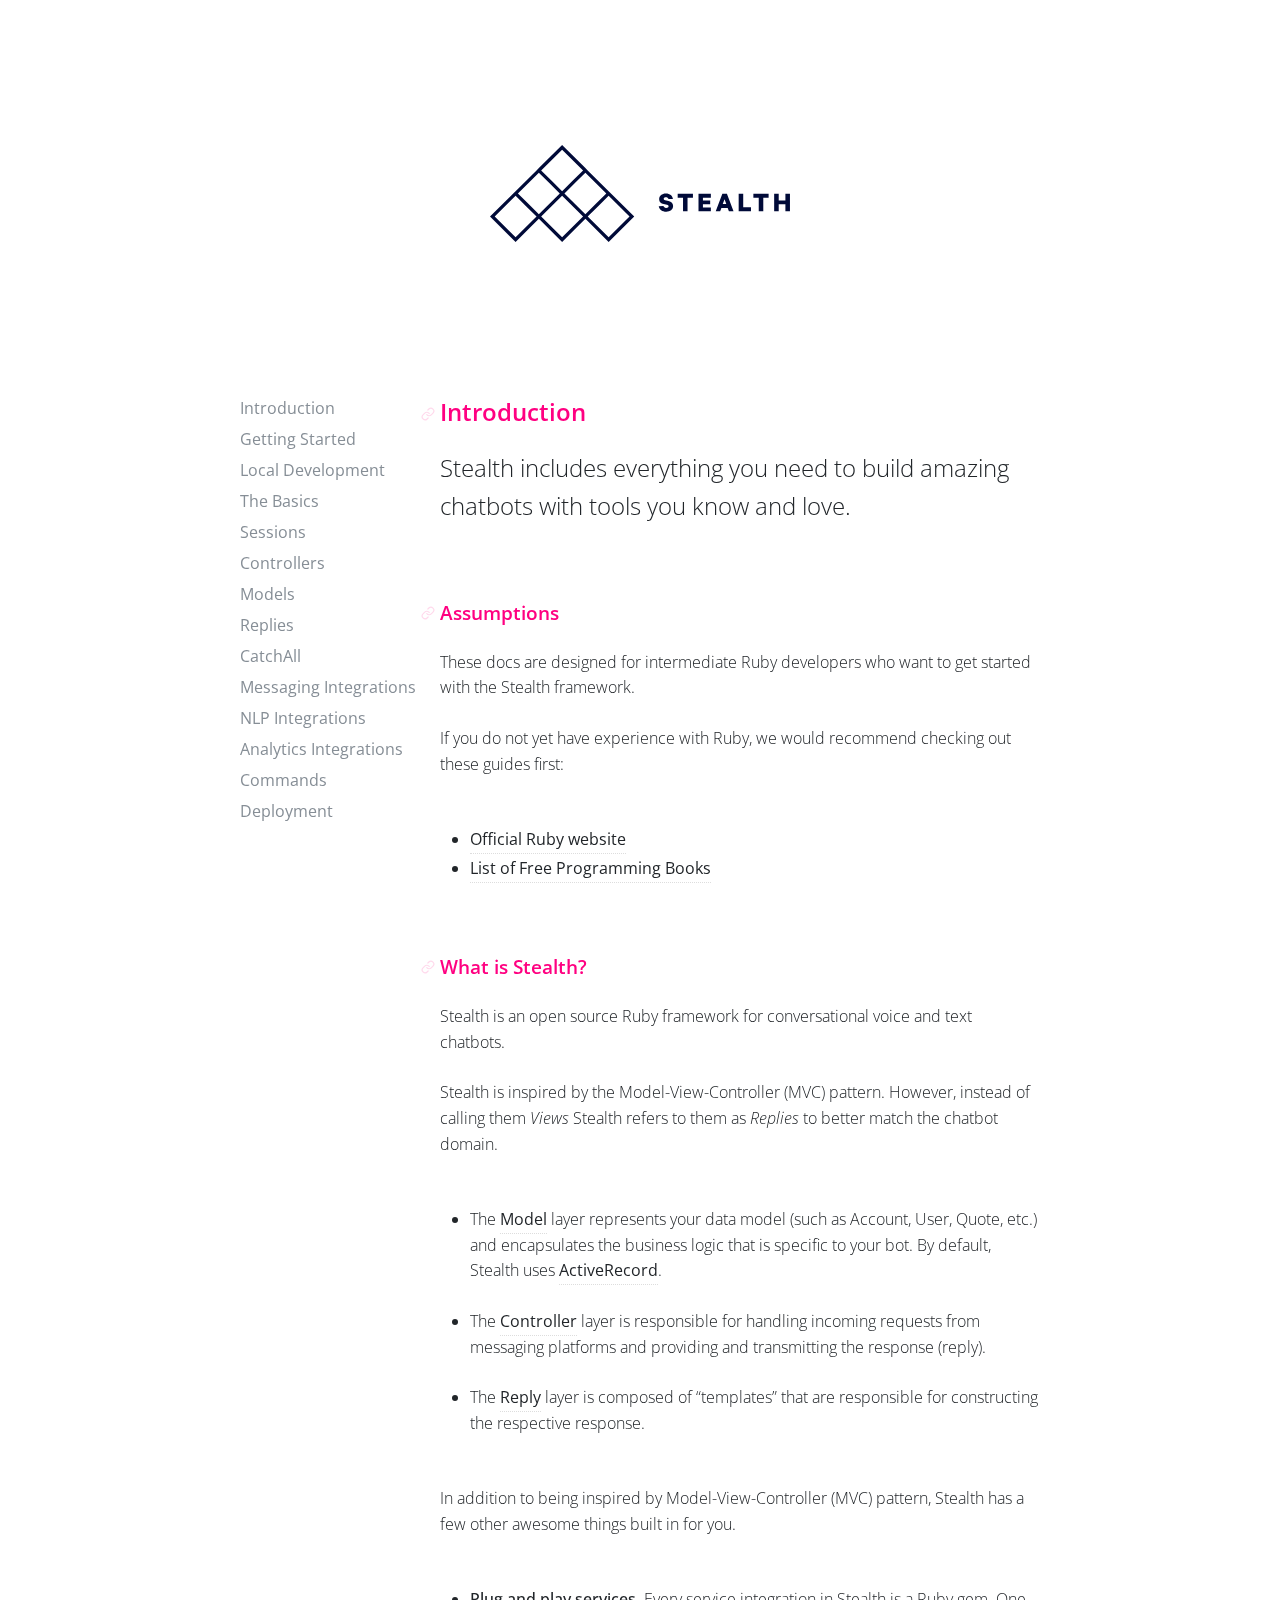
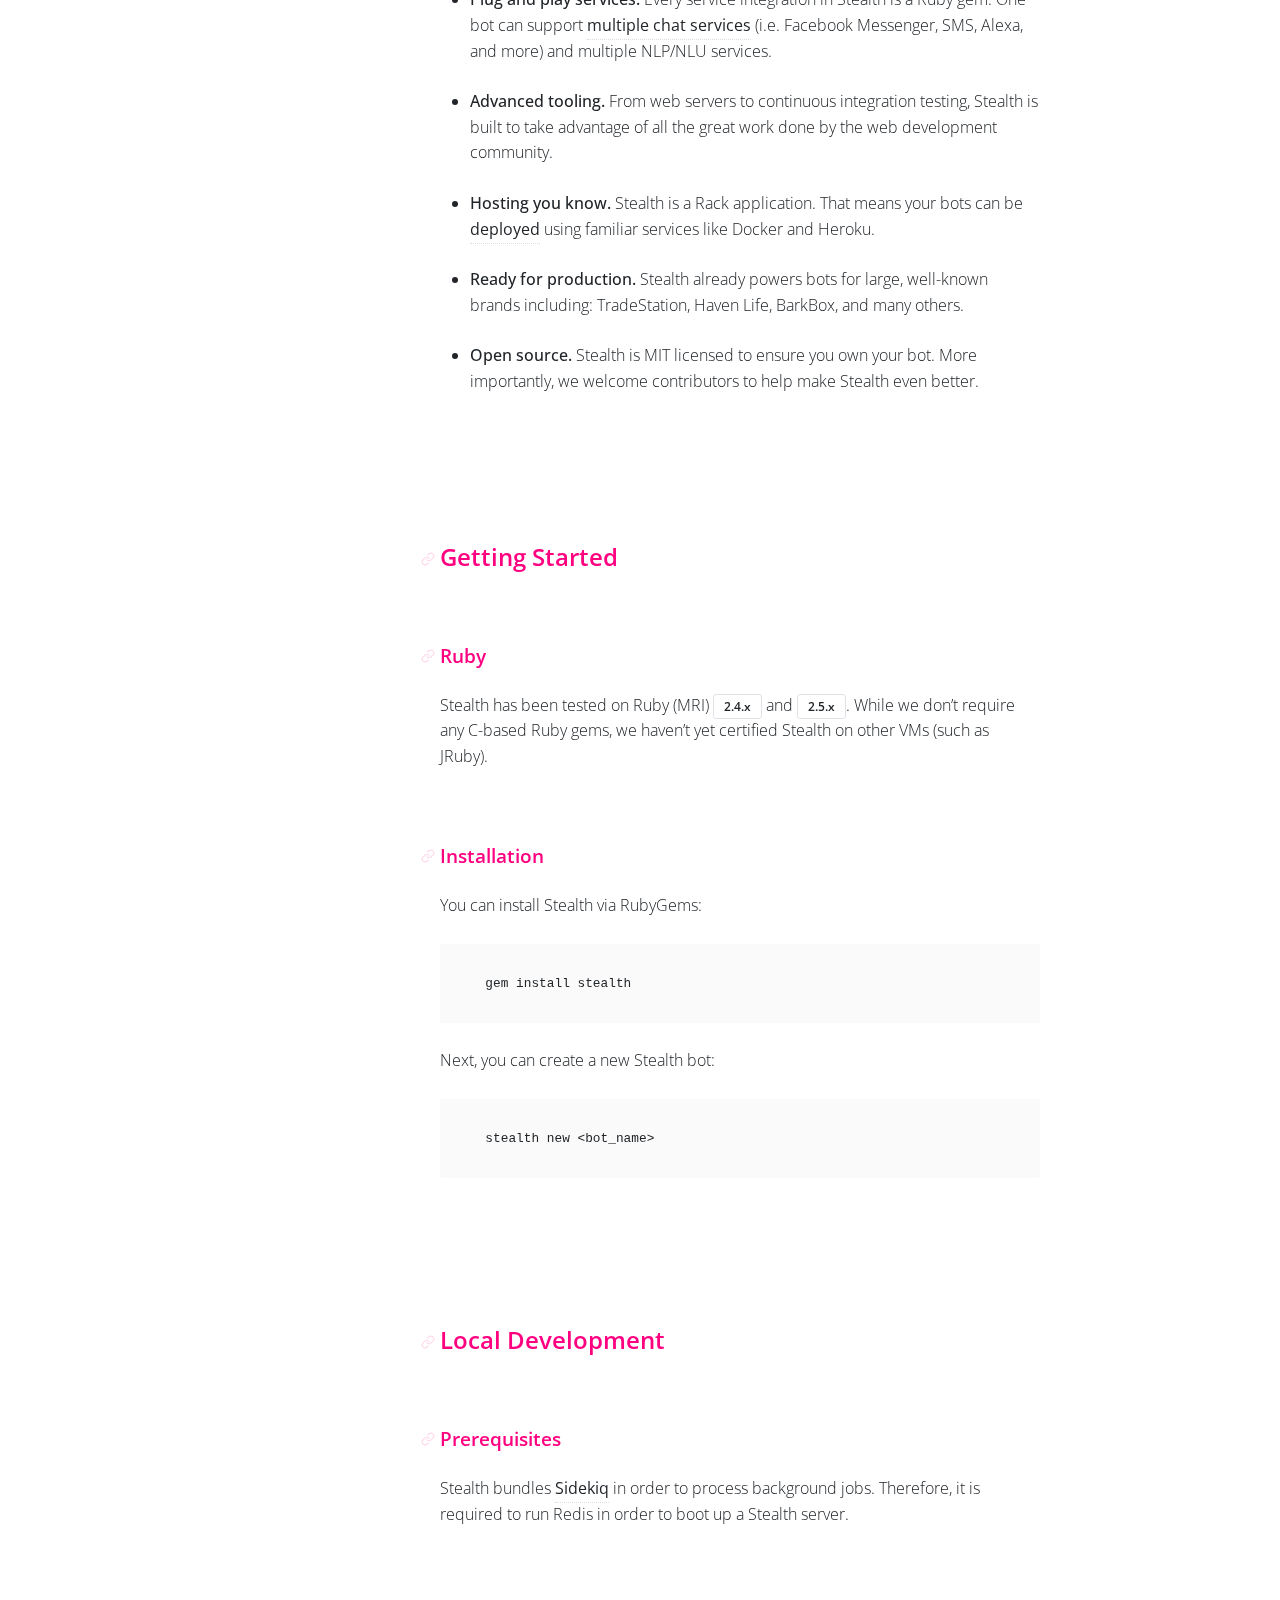
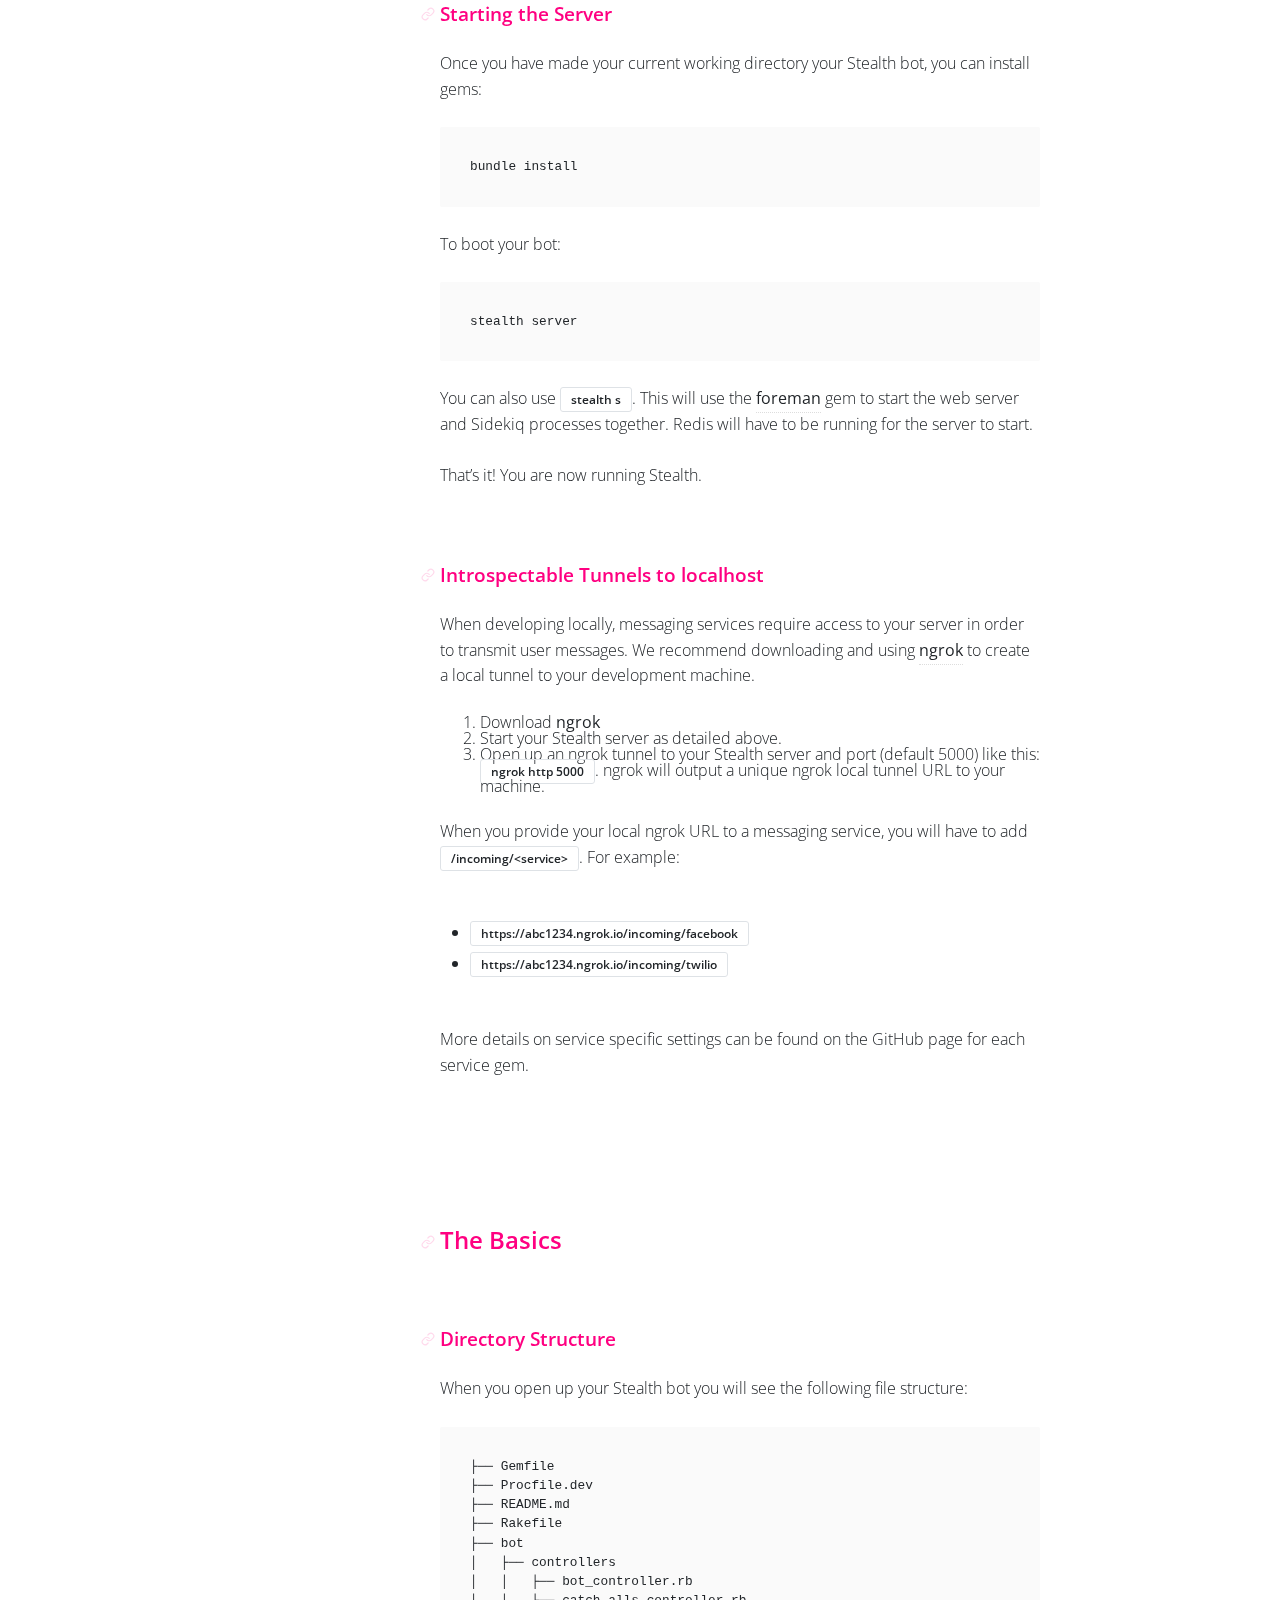
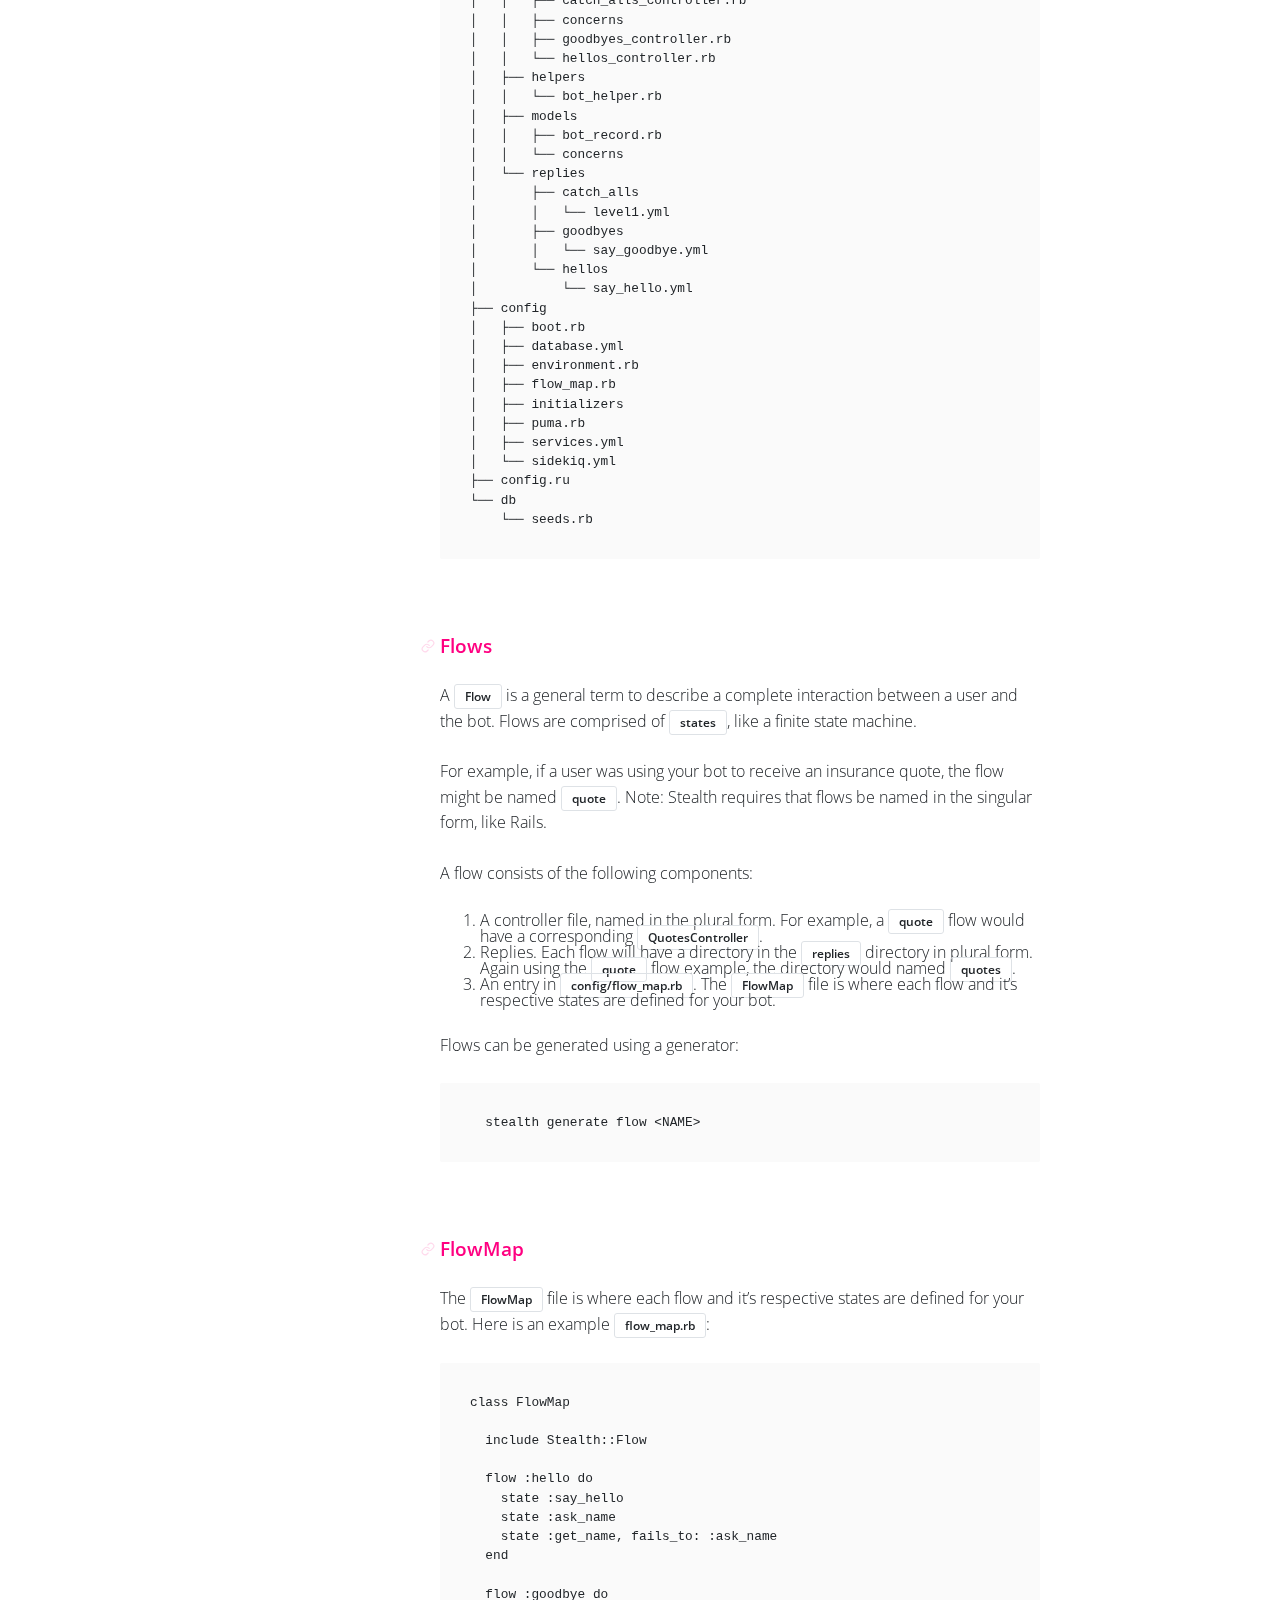
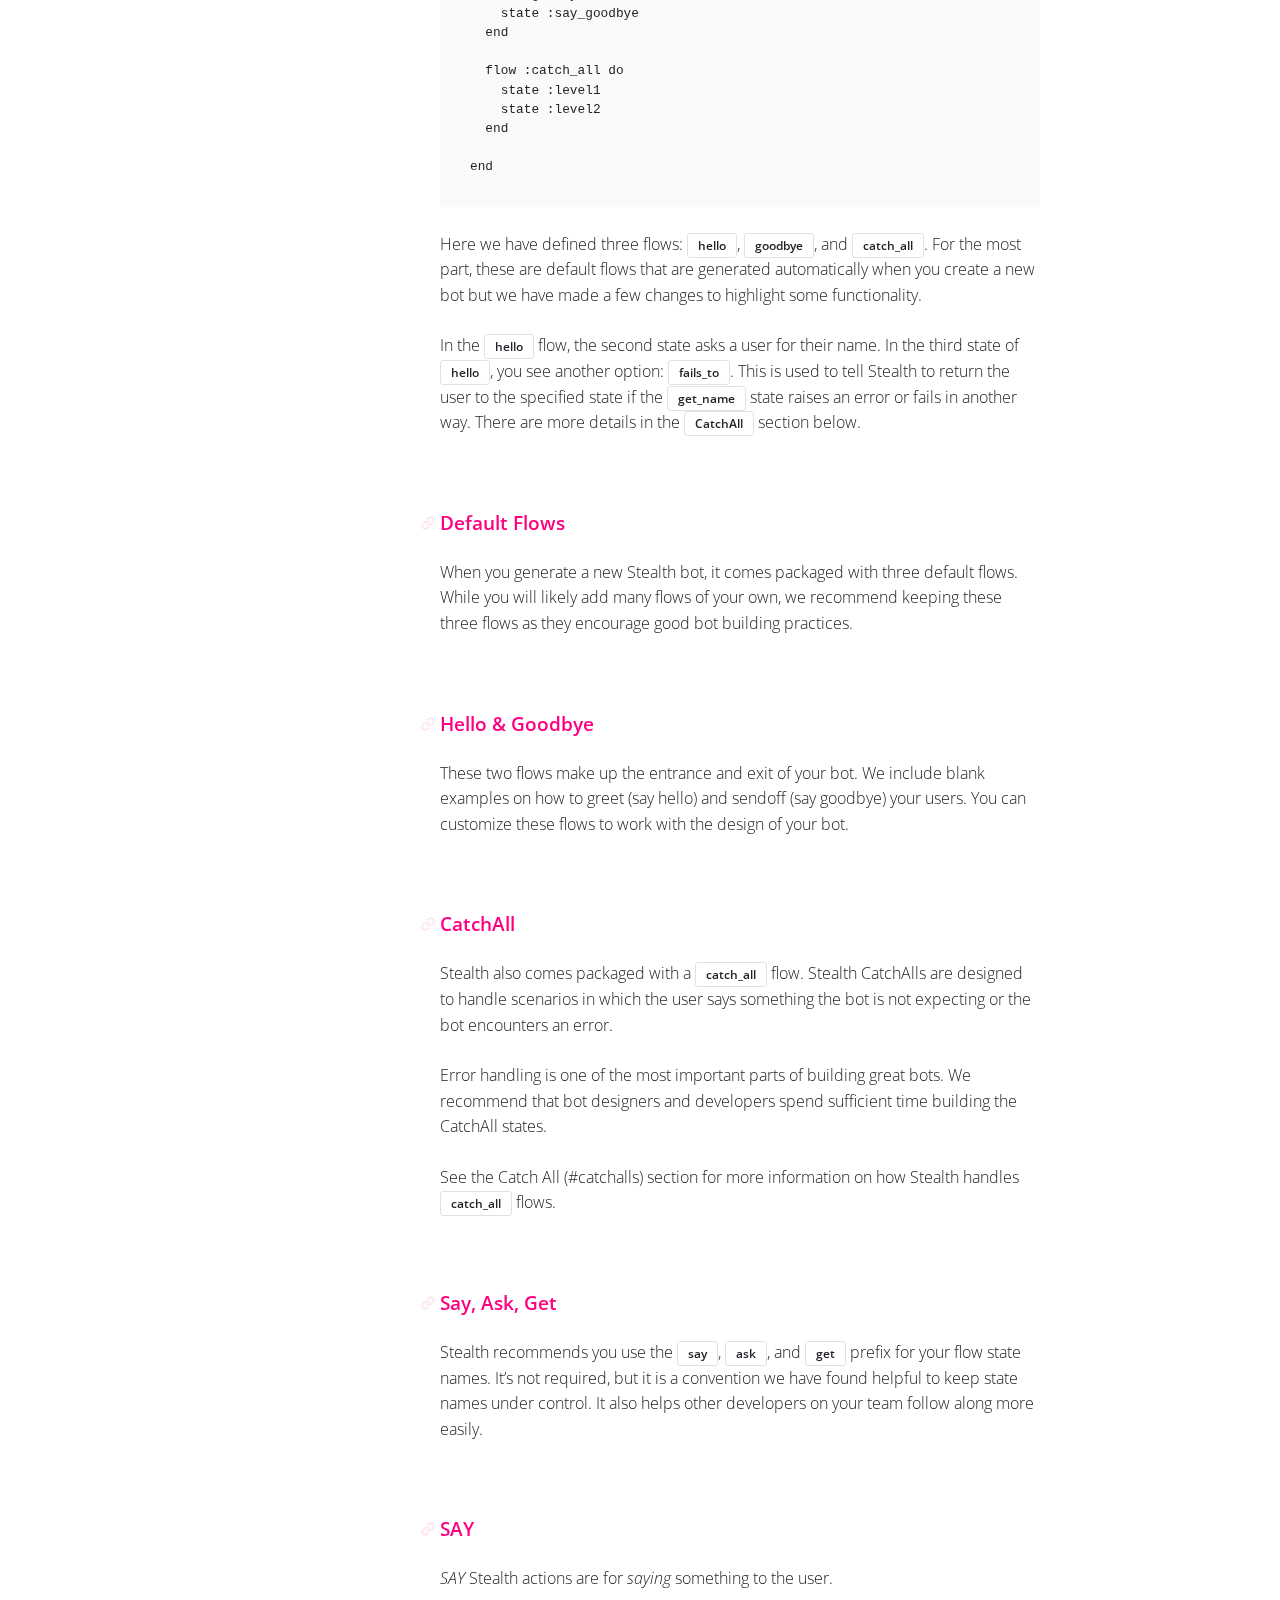
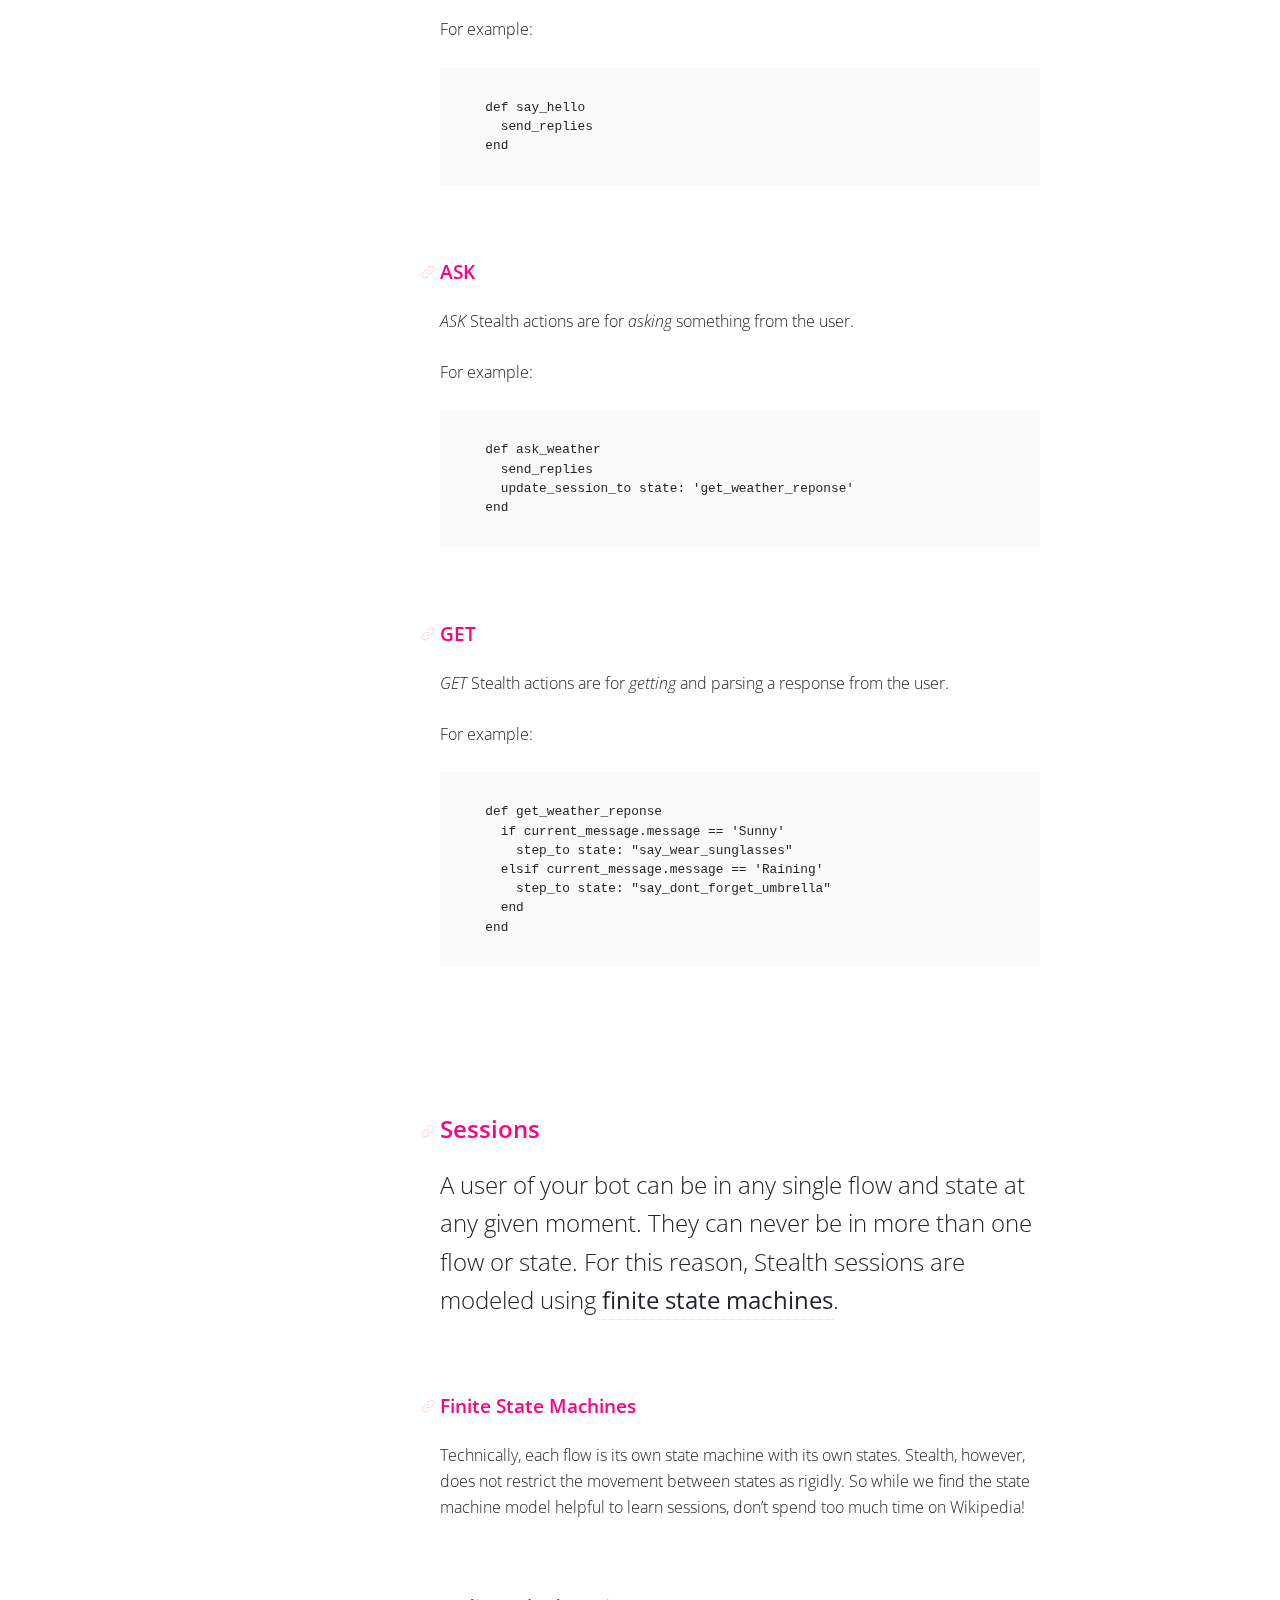
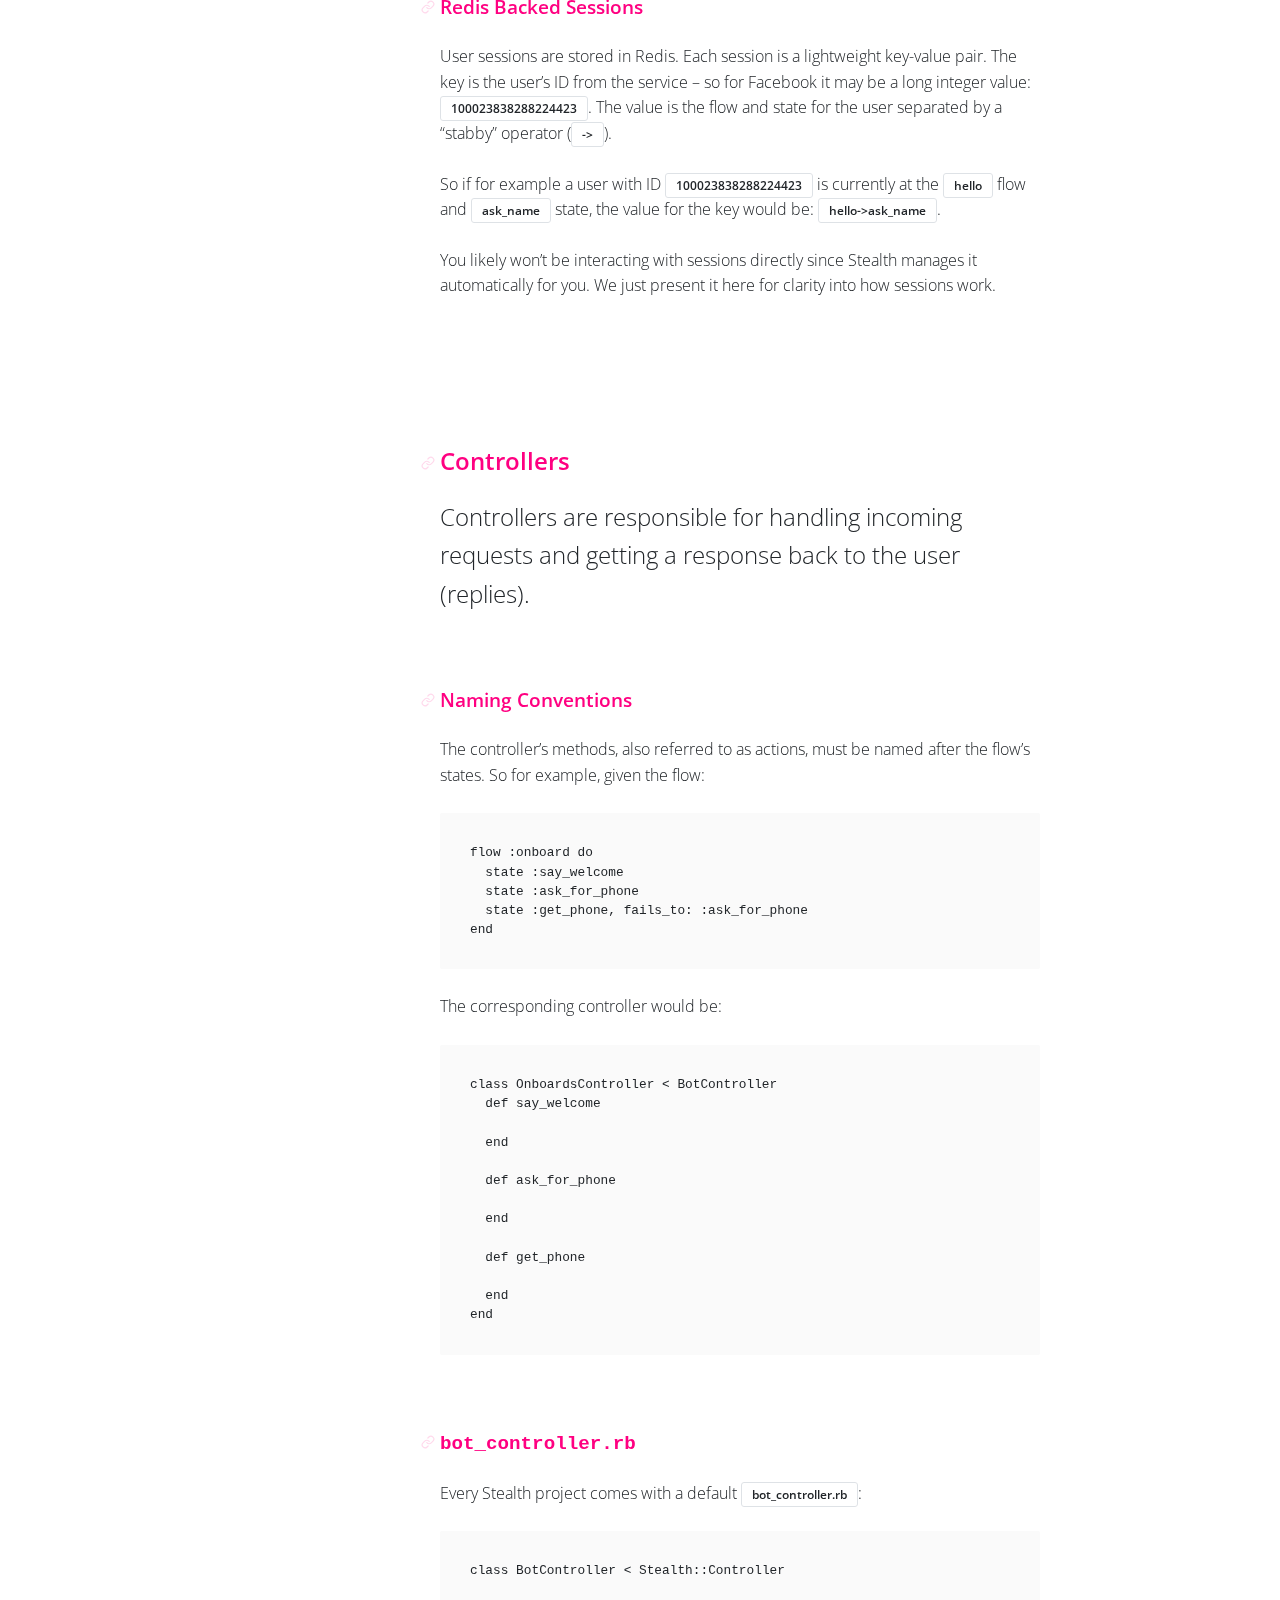
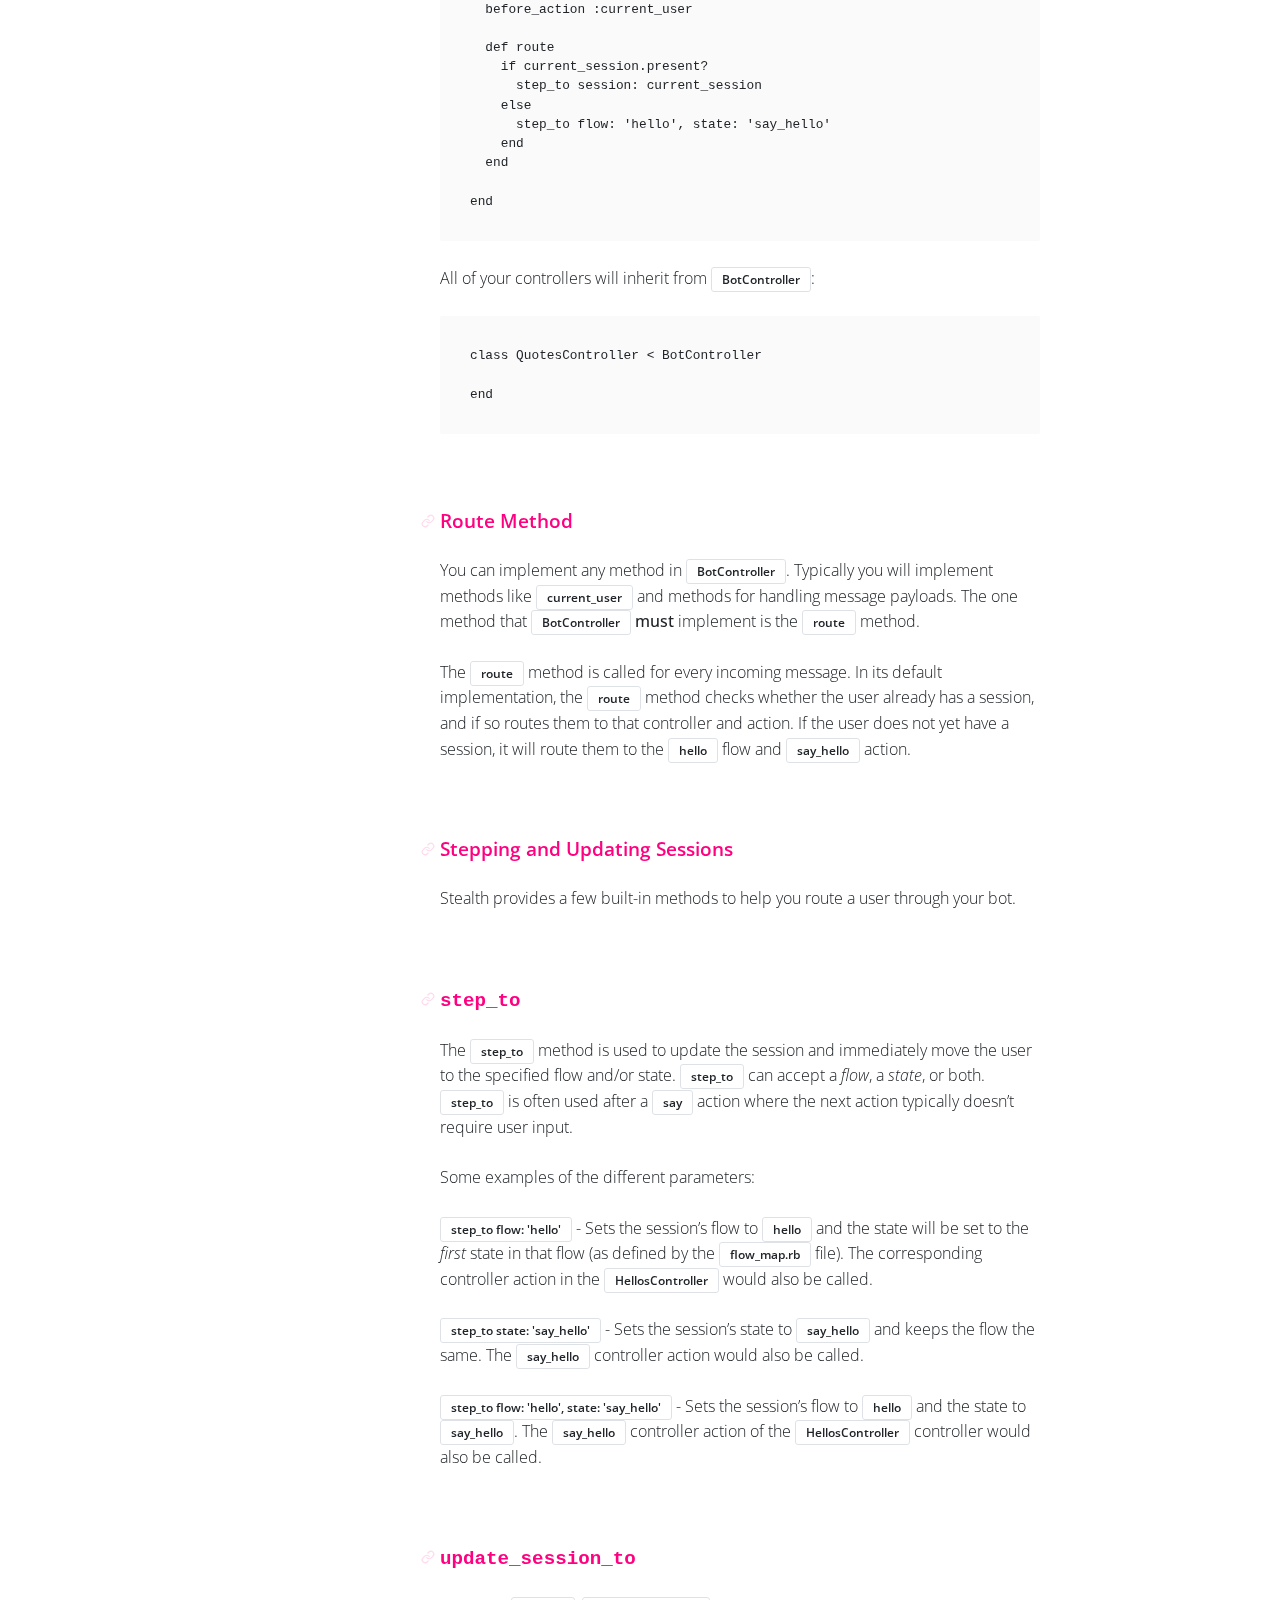
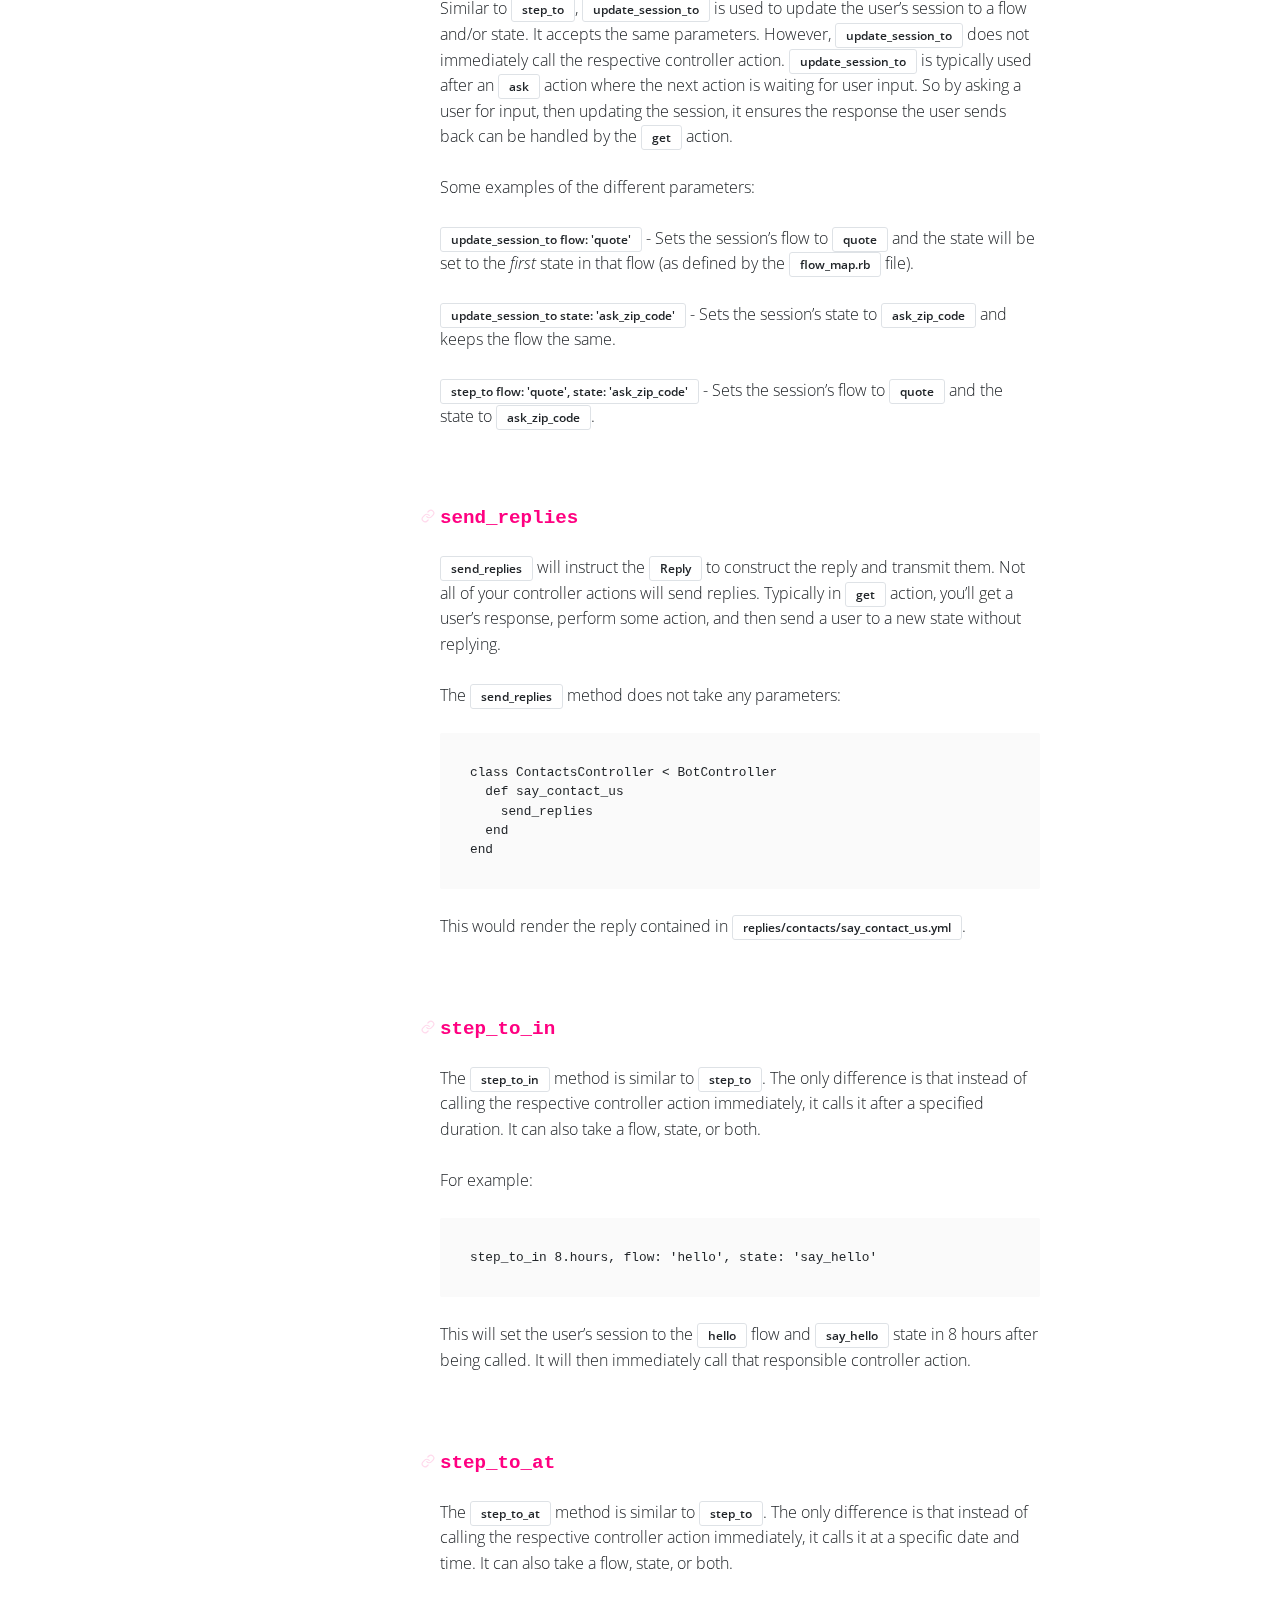
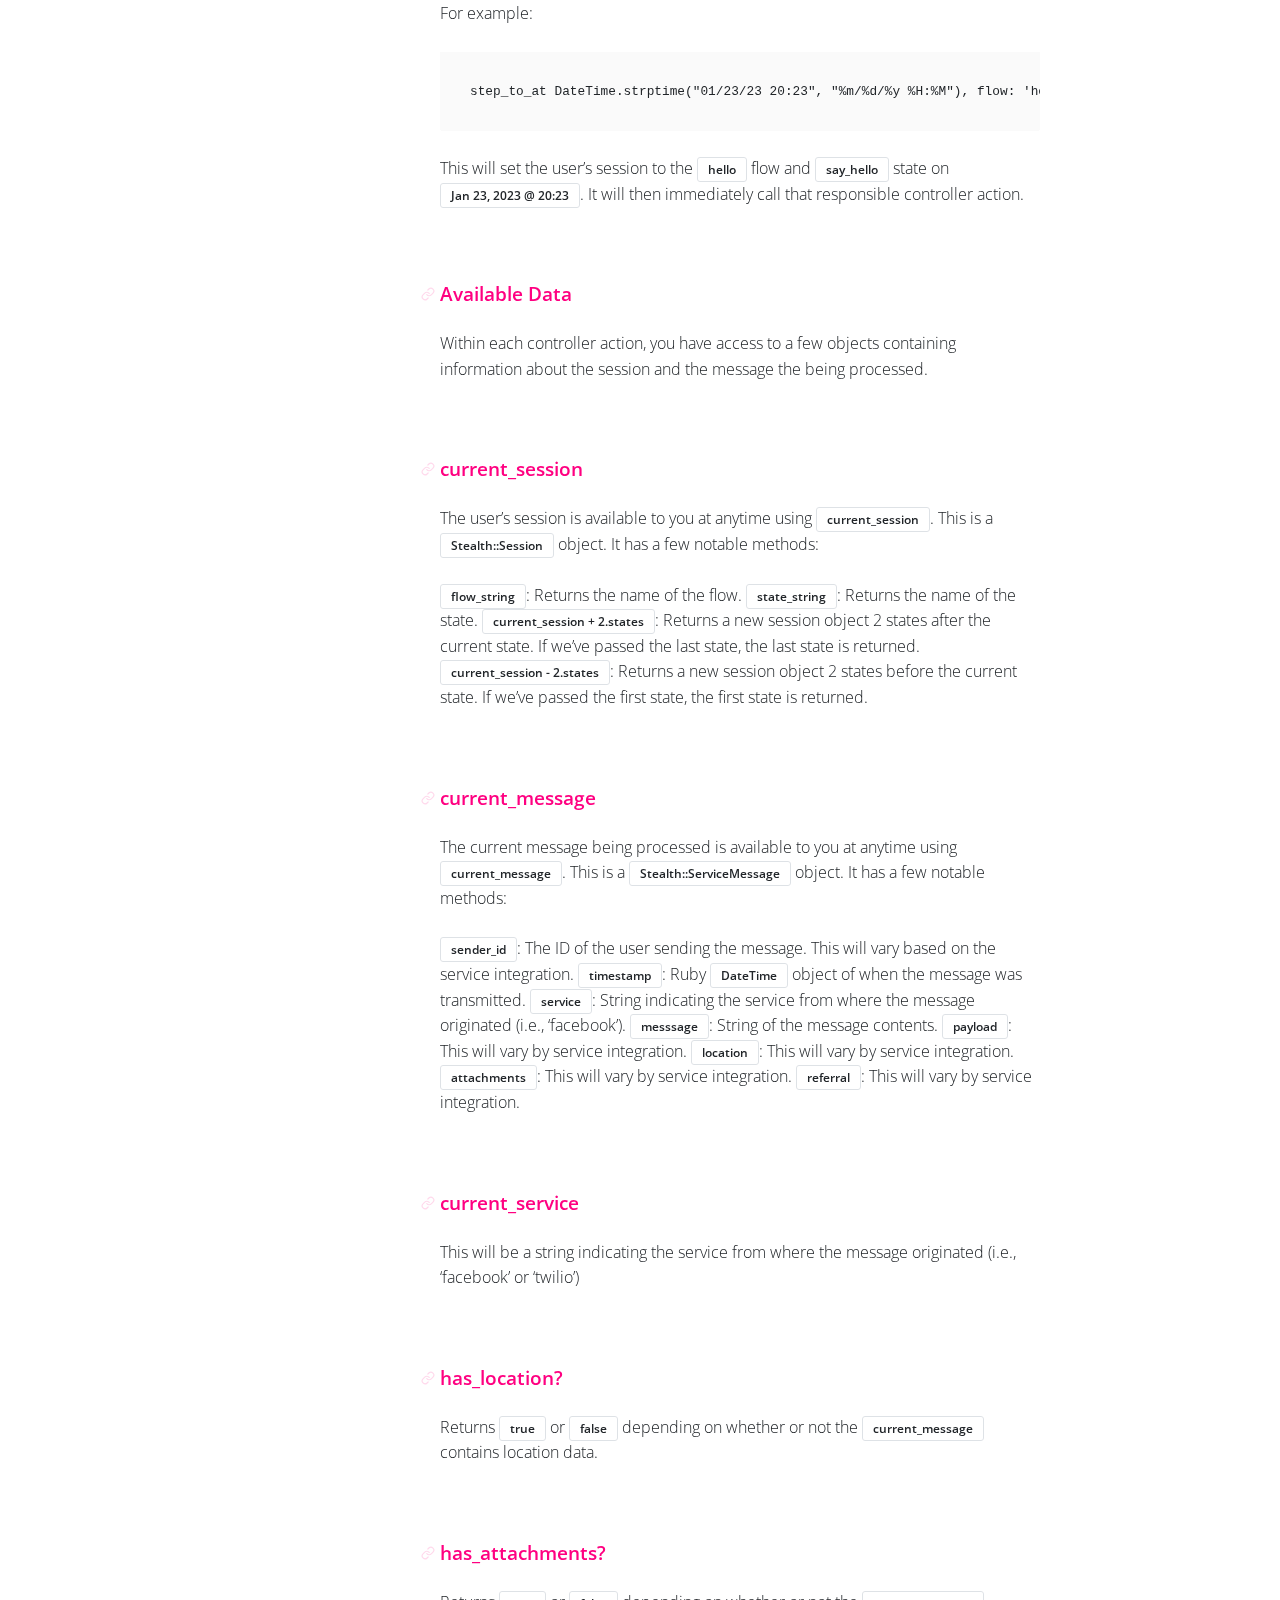
==== commit 58f895f2: "Fix typo." ====
--- a/docs/index.html
+++ b/docs/index.html
@@ -2,15 +2,33 @@
     <meta charset="utf-8"/>
     <meta http-equiv="x-ua-compatible" content="ie=edge"/>
     <meta name="viewport" content="width=device-width, initial-scale=1"/>
-    <title>Stealth | Build awesome bots.</title>
+    <meta name="description" content="Stealth - Build amazing chatbots with tools you know and love.">
+
+    <meta name="author" content="The Black Ops Bureau, Inc">
+
+    <meta property="og:title" content="Stealth - Documentation">
+    <meta property="og:description" content="Stealth is an open source Ruby framework for conversational voice and text chatbots.">
+    <meta property="og:image" content="https://hellostealth.github.io/images/meta.jpg">
+    <meta property="og:url" content="https://hellostealth.org">
+
+    <meta name="twitter:card" content="summary_large_image">
+    <meta name="twitter:site" content="@whoisblackops">
+    <meta name="twitter:creator" content="@whoisblackops">
+    <meta name="twitter:title" content="Stealth - Documentation">
+    <meta name="twitter:description" content="Stealth is an open source Ruby framework for conversational voice and text chatbots.">
+    <meta name="twitter:image" content="https://hellostealth.github.io/images/meta.jpg">
+
+    <title>Stealth | Documentation.</title>
     <link rel="stylesheet" href="theme/apex/css/index.css"/>
+    <!-- Fonts -->
+    <link href="https://fonts.googleapis.com/css?family=Open+Sans" rel="stylesheet">
   </head>
   <body>
     <div class="Wrapper">
       <div class="Container">
         <div class="Header">
           <div class="Title center">
-            <img src="../images/logo.svg" alt="Stealth Framework">
+            <a href="https://hellostealth.org"><img src="../images/logo.svg" alt="Stealth Framework"></a>
           </div>
         </div>
 
@@ -27,6 +45,10 @@
                 </div>
 
                 <div class="item">
+                  <a href="#local_development">Local Development</a>
+                </div>
+
+                <div class="item">
                   <a href="#the_basics">The Basics</a>
                 </div>
 
@@ -47,15 +69,23 @@
                 </div>
 
                 <div class="item">
-                  <a href="#catch_all">Catch All</a>
-                </div>
-
-                <div class="item">
-                  <a href="#testing">Testing</a>
-                </div>
-
-                <div class="item">
-                  <a href="#drivers">Drivers</a>
+                  <a href="#catch_all">CatchAll</a>
+                </div>
+
+                <div class="item">
+                  <a href="#messaging_integrations">Messaging Integrations</a>
+                </div>
+
+                <div class="item">
+                  <a href="#nlp_integrations">NLP Integrations</a>
+                </div>
+
+                <div class="item">
+                  <a href="#analytics_integrations">Analytics Integrations</a>
+                </div>
+
+                <div class="item">
+                  <a href="#commands">Commands</a>
                 </div>
 
                 <div class="item">
@@ -71,9 +101,50 @@
                 <h1 class="Heading"><a class="Anchor" aria-hidden="true" id="introduction" href="#introduction">
 	<svg xmlns="http://www.w3.org/2000/svg" aria-hidden="true" width="14" height="14" viewBox="0 0 24 24" fill="none" stroke="currentColor" stroke-width="2" stroke-linecap="round" stroke-linejoin="round" class="feather feather-link"><path d="M10 13a5 5 0 0 0 7.54.54l3-3a5 5 0 0 0-7.07-7.07l-1.72 1.71"></path><path d="M14 11a5 5 0 0 0-7.54-.54l-3 3a5 5 0 0 0 7.07 7.07l1.71-1.71"></path></svg>
 </a>Introduction</h1>
-                <p>Lorem ipsum dolor sit amet, consectetur adipisicing elit, sed do eiusmod tempor incididunt ut labore et dolore magna aliqua. Ut enim ad minim veniam, quis nostrud exercitation ullamco laboris nisi ut aliquip ex ea commodo consequat.</p>
-
-<p>Duis aute irure dolor in reprehenderit in voluptate velit esse cillum dolore eu fugiat nulla pariatur. Excepteur sint occaecat cupidatat non proident, sunt in culpa qui officia deserunt mollit anim id est laborum.</p>
+                <p>Stealth includes everything you need to build amazing chatbots with tools you know and love.</p>
+
+<h2 class="Heading"><a class="Anchor" aria-hidden="true" id="introduction.assumptions" href="#introduction.assumptions">
+	<svg xmlns="http://www.w3.org/2000/svg" aria-hidden="true" width="14" height="14" viewBox="0 0 24 24" fill="none" stroke="currentColor" stroke-width="2" stroke-linecap="round" stroke-linejoin="round" class="feather feather-link"><path d="M10 13a5 5 0 0 0 7.54.54l3-3a5 5 0 0 0-7.07-7.07l-1.72 1.71"></path><path d="M14 11a5 5 0 0 0-7.54-.54l-3 3a5 5 0 0 0 7.07 7.07l1.71-1.71"></path></svg>
+</a>Assumptions</h2>
+
+<p>These docs are designed for intermediate Ruby developers who want to get started with the Stealth framework.</p>
+
+<p>If you do not yet have experience with Ruby, we would recommend checking out these guides first:</p>
+
+<ul>
+<li><a href="https://www.ruby-lang.org/en/documentation/">Official Ruby website</a></li>
+<li><a href="https://github.com/EbookFoundation/free-programming-books/blob/master/free-programming-books.md#ruby">List of Free Programming Books</a></li>
+</ul>
+
+<h2 class="Heading"><a class="Anchor" aria-hidden="true" id="introduction.what_is_stealth" href="#introduction.what_is_stealth">
+	<svg xmlns="http://www.w3.org/2000/svg" aria-hidden="true" width="14" height="14" viewBox="0 0 24 24" fill="none" stroke="currentColor" stroke-width="2" stroke-linecap="round" stroke-linejoin="round" class="feather feather-link"><path d="M10 13a5 5 0 0 0 7.54.54l3-3a5 5 0 0 0-7.07-7.07l-1.72 1.71"></path><path d="M14 11a5 5 0 0 0-7.54-.54l-3 3a5 5 0 0 0 7.07 7.07l1.71-1.71"></path></svg>
+</a>What is Stealth?</h2>
+
+<p>Stealth is an open source Ruby framework for conversational voice and text chatbots.</p>
+
+<p>Stealth is inspired by the Model-View-Controller (MVC) pattern. However, instead of calling them <em>Views</em> Stealth refers to them as <em>Replies</em> to better match the chatbot domain.</p>
+
+<ul>
+<li><p>The <a href="#models">Model</a> layer represents your data model (such as Account, User, Quote, etc.) and encapsulates the business logic that is specific to your bot. By default, Stealth uses <a href="#models.active_record">ActiveRecord</a>.</p></li>
+
+<li><p>The <a href="#controllers">Controller</a> layer is responsible for handling incoming requests from messaging platforms and providing and transmitting the response (reply).</p></li>
+
+<li><p>The <a href="#replies">Reply</a> layer is composed of “templates” that are responsible for constructing the respective response.</p></li>
+</ul>
+
+<p>In addition to being inspired by Model-View-Controller (MVC) pattern, Stealth has a few other awesome things built in for you.</p>
+
+<ul>
+<li><p><strong>Plug and play services.</strong> Every service integration in Stealth is a Ruby gem. One bot can support <a href="#messaging_integrations">multiple chat services</a> (i.e. Facebook Messenger, SMS, Alexa, and more) and multiple NLP/NLU services.</p></li>
+
+<li><p><strong>Advanced tooling.</strong> From web servers to continuous integration testing, Stealth is built to take advantage of all the great work done by the web development community.</p></li>
+
+<li><p><strong>Hosting you know.</strong> Stealth is a Rack application. That means your bots can be <a href="#deployment">deployed</a> using familiar services like Docker and Heroku.</p></li>
+
+<li><p><strong>Ready for production.</strong> Stealth already powers bots for large, well-known brands including: TradeStation, Haven Life, BarkBox, and many others.</p></li>
+
+<li><p><strong>Open source.</strong> Stealth is MIT licensed to ensure you own your bot. More importantly, we welcome contributors to help make Stealth even better.</p></li>
+</ul>
 
               </div>
 
@@ -81,23 +152,76 @@
                 <h1 class="Heading"><a class="Anchor" aria-hidden="true" id="getting_started" href="#getting_started">
 	<svg xmlns="http://www.w3.org/2000/svg" aria-hidden="true" width="14" height="14" viewBox="0 0 24 24" fill="none" stroke="currentColor" stroke-width="2" stroke-linecap="round" stroke-linejoin="round" class="feather feather-link"><path d="M10 13a5 5 0 0 0 7.54.54l3-3a5 5 0 0 0-7.07-7.07l-1.72 1.71"></path><path d="M14 11a5 5 0 0 0-7.54-.54l-3 3a5 5 0 0 0 7.07 7.07l1.71-1.71"></path></svg>
 </a>Getting Started</h1>
-                <p>Lorem ipsum dolor sit amet, consectetur adipisicing elit, sed do eiusmod tempor incididunt ut labore et dolore magna aliqua. Ut enim ad minim veniam, quis nostrud exercitation ullamco laboris nisi ut aliquip ex ea commodo consequat.</p>
-
-<p>Install Stealth at the command prompt if you haven’t yet:</p>
+                <h2 class="Heading"><a class="Anchor" aria-hidden="true" id="getting_started.ruby" href="#getting_started.ruby">
+	<svg xmlns="http://www.w3.org/2000/svg" aria-hidden="true" width="14" height="14" viewBox="0 0 24 24" fill="none" stroke="currentColor" stroke-width="2" stroke-linecap="round" stroke-linejoin="round" class="feather feather-link"><path d="M10 13a5 5 0 0 0 7.54.54l3-3a5 5 0 0 0-7.07-7.07l-1.72 1.71"></path><path d="M14 11a5 5 0 0 0-7.54-.54l-3 3a5 5 0 0 0 7.07 7.07l1.71-1.71"></path></svg>
+</a>Ruby</h2>
+
+<p>Stealth has been tested on Ruby (MRI) <code>2.4.x</code> and <code>2.5.x</code>. While we don’t require any C-based Ruby gems, we haven’t yet certified Stealth on other VMs (such as JRuby).</p>
+
+<h2 class="Heading"><a class="Anchor" aria-hidden="true" id="getting_started.installation" href="#getting_started.installation">
+	<svg xmlns="http://www.w3.org/2000/svg" aria-hidden="true" width="14" height="14" viewBox="0 0 24 24" fill="none" stroke="currentColor" stroke-width="2" stroke-linecap="round" stroke-linejoin="round" class="feather feather-link"><path d="M10 13a5 5 0 0 0 7.54.54l3-3a5 5 0 0 0-7.07-7.07l-1.72 1.71"></path><path d="M14 11a5 5 0 0 0-7.54-.54l-3 3a5 5 0 0 0 7.07 7.07l1.71-1.71"></path></svg>
+</a>Installation</h2>
+
+<p>You can install Stealth via RubyGems:</p>
 
 <pre class="chroma">  gem install stealth
 </pre>
 
-<p>At the command prompt, create a new Stealth bot:</p>
-
-<pre class="chroma">  stealth new mybot
-</pre>
-
-<p>Change directory to <code>mybot</code> and start the server:</p>
-
-<pre class="chroma">  cd mybot
-  stealth server
-</pre>
+<p>Next, you can create a new Stealth bot:</p>
+
+<pre class="chroma">  stealth new &lt;bot_name&gt;
+</pre>
+
+              </div>
+
+              <div class="Page" id="local_development">
+                <h1 class="Heading"><a class="Anchor" aria-hidden="true" id="local_development" href="#local_development">
+	<svg xmlns="http://www.w3.org/2000/svg" aria-hidden="true" width="14" height="14" viewBox="0 0 24 24" fill="none" stroke="currentColor" stroke-width="2" stroke-linecap="round" stroke-linejoin="round" class="feather feather-link"><path d="M10 13a5 5 0 0 0 7.54.54l3-3a5 5 0 0 0-7.07-7.07l-1.72 1.71"></path><path d="M14 11a5 5 0 0 0-7.54-.54l-3 3a5 5 0 0 0 7.07 7.07l1.71-1.71"></path></svg>
+</a>Local Development</h1>
+                <h2 class="Heading"><a class="Anchor" aria-hidden="true" id="local_development.prerequisites" href="#local_development.prerequisites">
+	<svg xmlns="http://www.w3.org/2000/svg" aria-hidden="true" width="14" height="14" viewBox="0 0 24 24" fill="none" stroke="currentColor" stroke-width="2" stroke-linecap="round" stroke-linejoin="round" class="feather feather-link"><path d="M10 13a5 5 0 0 0 7.54.54l3-3a5 5 0 0 0-7.07-7.07l-1.72 1.71"></path><path d="M14 11a5 5 0 0 0-7.54-.54l-3 3a5 5 0 0 0 7.07 7.07l1.71-1.71"></path></svg>
+</a>Prerequisites</h2>
+
+<p>Stealth bundles <a href="https://github.com/mperham/sidekiq">Sidekiq</a> in order to process background jobs. Therefore, it is required to run Redis in order to boot up a Stealth server.</p>
+
+<h2 class="Heading"><a class="Anchor" aria-hidden="true" id="local_development.starting_the_server" href="#local_development.starting_the_server">
+	<svg xmlns="http://www.w3.org/2000/svg" aria-hidden="true" width="14" height="14" viewBox="0 0 24 24" fill="none" stroke="currentColor" stroke-width="2" stroke-linecap="round" stroke-linejoin="round" class="feather feather-link"><path d="M10 13a5 5 0 0 0 7.54.54l3-3a5 5 0 0 0-7.07-7.07l-1.72 1.71"></path><path d="M14 11a5 5 0 0 0-7.54-.54l-3 3a5 5 0 0 0 7.07 7.07l1.71-1.71"></path></svg>
+</a>Starting the Server</h2>
+
+<p>Once you have made your current working directory your Stealth bot, you can install gems:</p>
+
+<pre class="chroma">bundle install
+</pre>
+
+<p>To boot your bot:</p>
+
+<pre class="chroma">stealth server
+</pre>
+
+<p>You can also use <code>stealth s</code>. This will use the <a href="https://github.com/ddollar/foreman">foreman</a> gem to start the web server and Sidekiq processes together. Redis will have to be running for the server to start.</p>
+
+<p>That’s it! You are now running Stealth.</p>
+
+<h2 class="Heading"><a class="Anchor" aria-hidden="true" id="local_development.introspectable_tunnels_to_localhost" href="#local_development.introspectable_tunnels_to_localhost">
+	<svg xmlns="http://www.w3.org/2000/svg" aria-hidden="true" width="14" height="14" viewBox="0 0 24 24" fill="none" stroke="currentColor" stroke-width="2" stroke-linecap="round" stroke-linejoin="round" class="feather feather-link"><path d="M10 13a5 5 0 0 0 7.54.54l3-3a5 5 0 0 0-7.07-7.07l-1.72 1.71"></path><path d="M14 11a5 5 0 0 0-7.54-.54l-3 3a5 5 0 0 0 7.07 7.07l1.71-1.71"></path></svg>
+</a>Introspectable Tunnels to localhost</h2>
+
+<p>When developing locally, messaging services require access to your server in order to transmit user messages. We recommend downloading and using <a href="https://ngrok.com/download">ngrok</a> to create a local tunnel to your development machine.</p>
+
+<ol>
+<li>Download <a href="https://ngrok.com/download">ngrok</a></li>
+<li>Start your Stealth server as detailed above.</li>
+<li>Open up an ngrok tunnel to your Stealth server and port (default 5000) like this: <code>ngrok http 5000</code>. ngrok will output a unique ngrok local tunnel URL to your machine.</li>
+</ol>
+
+<p>When you provide your local ngrok URL to a messaging service, you will have to add <code>/incoming/&lt;service&gt;</code>. For example:</p>
+
+<ul>
+<li><code>https://abc1234.ngrok.io/incoming/facebook</code></li>
+<li><code>https://abc1234.ngrok.io/incoming/twilio</code></li>
+</ul>
+
+<p>More details on service specific settings can be found on the GitHub page for each service gem.</p>
 
               </div>
 
@@ -105,35 +229,173 @@
                 <h1 class="Heading"><a class="Anchor" aria-hidden="true" id="the_basics" href="#the_basics">
 	<svg xmlns="http://www.w3.org/2000/svg" aria-hidden="true" width="14" height="14" viewBox="0 0 24 24" fill="none" stroke="currentColor" stroke-width="2" stroke-linecap="round" stroke-linejoin="round" class="feather feather-link"><path d="M10 13a5 5 0 0 0 7.54.54l3-3a5 5 0 0 0-7.07-7.07l-1.72 1.71"></path><path d="M14 11a5 5 0 0 0-7.54-.54l-3 3a5 5 0 0 0 7.07 7.07l1.71-1.71"></path></svg>
 </a>The Basics</h1>
-                <h2 class="Heading"><a class="Anchor" aria-hidden="true" id="the_basics.terminology" href="#the_basics.terminology">
-	<svg xmlns="http://www.w3.org/2000/svg" aria-hidden="true" width="14" height="14" viewBox="0 0 24 24" fill="none" stroke="currentColor" stroke-width="2" stroke-linecap="round" stroke-linejoin="round" class="feather feather-link"><path d="M10 13a5 5 0 0 0 7.54.54l3-3a5 5 0 0 0-7.07-7.07l-1.72 1.71"></path><path d="M14 11a5 5 0 0 0-7.54-.54l-3 3a5 5 0 0 0 7.07 7.07l1.71-1.71"></path></svg>
-</a>Terminology</h2>
-
-<p>Lorem ipsum dolor sit amet, consectetur adipisicing elit, sed do eiusmod tempor incididunt ut labore et dolore magna aliqua.</p>
+                <h2 class="Heading"><a class="Anchor" aria-hidden="true" id="the_basics.directory_structure" href="#the_basics.directory_structure">
+	<svg xmlns="http://www.w3.org/2000/svg" aria-hidden="true" width="14" height="14" viewBox="0 0 24 24" fill="none" stroke="currentColor" stroke-width="2" stroke-linecap="round" stroke-linejoin="round" class="feather feather-link"><path d="M10 13a5 5 0 0 0 7.54.54l3-3a5 5 0 0 0-7.07-7.07l-1.72 1.71"></path><path d="M14 11a5 5 0 0 0-7.54-.54l-3 3a5 5 0 0 0 7.07 7.07l1.71-1.71"></path></svg>
+</a>Directory Structure</h2>
+
+<p>When you open up your Stealth bot you will see the following file structure:</p>
+
+<pre class="chroma">├── Gemfile
+├── Procfile.dev
+├── README.md
+├── Rakefile
+├── bot
+│   ├── controllers
+│   │   ├── bot_controller.rb
+│   │   ├── catch_alls_controller.rb
+│   │   ├── concerns
+│   │   ├── goodbyes_controller.rb
+│   │   └── hellos_controller.rb
+│   ├── helpers
+│   │   └── bot_helper.rb
+│   ├── models
+│   │   ├── bot_record.rb
+│   │   └── concerns
+│   └── replies
+│       ├── catch_alls
+│       │   └── level1.yml
+│       ├── goodbyes
+│       │   └── say_goodbye.yml
+│       └── hellos
+│           └── say_hello.yml
+├── config
+│   ├── boot.rb
+│   ├── database.yml
+│   ├── environment.rb
+│   ├── flow_map.rb
+│   ├── initializers
+│   ├── puma.rb
+│   ├── services.yml
+│   └── sidekiq.yml
+├── config.ru
+└── db
+    └── seeds.rb
+</pre>
+
+<h2 class="Heading"><a class="Anchor" aria-hidden="true" id="the_basics.flows" href="#the_basics.flows">
+	<svg xmlns="http://www.w3.org/2000/svg" aria-hidden="true" width="14" height="14" viewBox="0 0 24 24" fill="none" stroke="currentColor" stroke-width="2" stroke-linecap="round" stroke-linejoin="round" class="feather feather-link"><path d="M10 13a5 5 0 0 0 7.54.54l3-3a5 5 0 0 0-7.07-7.07l-1.72 1.71"></path><path d="M14 11a5 5 0 0 0-7.54-.54l-3 3a5 5 0 0 0 7.07 7.07l1.71-1.71"></path></svg>
+</a>Flows</h2>
+
+<p>A <code>Flow</code> is a general term to describe a complete interaction between a user and the bot. Flows are comprised of <code>states</code>, like a finite state machine.</p>
+
+<p>For example, if a user was using your bot to receive an insurance quote, the flow might be named <code>quote</code>. Note: Stealth requires that flows be named in the singular form, like Rails.</p>
+
+<p>A flow consists of the following components:</p>
+
+<ol>
+<li>A controller file, named in the plural form. For example, a <code>quote</code> flow would have a corresponding <code>QuotesController</code>.</li>
+<li>Replies. Each flow will have a directory in the <code>replies</code> directory in plural form. Again using the <code>quote</code> flow example, the directory would named <code>quotes</code>.</li>
+<li>An entry in <code>config/flow_map.rb</code>. The <code>FlowMap</code> file is where each flow and it’s respective states are defined for your bot.</li>
+</ol>
+
+<p>Flows can be generated using a generator:</p>
+
+<pre class="chroma">  stealth generate flow &lt;NAME&gt;
+</pre>
+
+<h2 class="Heading"><a class="Anchor" aria-hidden="true" id="the_basics.flow_map" href="#the_basics.flow_map">
+	<svg xmlns="http://www.w3.org/2000/svg" aria-hidden="true" width="14" height="14" viewBox="0 0 24 24" fill="none" stroke="currentColor" stroke-width="2" stroke-linecap="round" stroke-linejoin="round" class="feather feather-link"><path d="M10 13a5 5 0 0 0 7.54.54l3-3a5 5 0 0 0-7.07-7.07l-1.72 1.71"></path><path d="M14 11a5 5 0 0 0-7.54-.54l-3 3a5 5 0 0 0 7.07 7.07l1.71-1.71"></path></svg>
+</a>FlowMap</h2>
+
+<p>The <code>FlowMap</code> file is where each flow and it’s respective states are defined for your bot. Here is an example <code>flow_map.rb</code>:</p>
+
+<pre class="chroma"><span class="k">class</span> <span class="nc">FlowMap</span>
+
+  <span class="kp">include</span> <span class="no">Stealth</span><span class="o">::</span><span class="no">Flow</span>
+
+  <span class="n">flow</span> <span class="ss">:hello</span> <span class="k">do</span>
+    <span class="n">state</span> <span class="ss">:say_hello</span>
+    <span class="n">state</span> <span class="ss">:ask_name</span>
+    <span class="n">state</span> <span class="ss">:get_name</span><span class="p">,</span> <span class="ss">fails_to</span><span class="p">:</span> <span class="ss">:ask_name</span>
+  <span class="k">end</span>
+
+  <span class="n">flow</span> <span class="ss">:goodbye</span> <span class="k">do</span>
+    <span class="n">state</span> <span class="ss">:say_goodbye</span>
+  <span class="k">end</span>
+
+  <span class="n">flow</span> <span class="ss">:catch_all</span> <span class="k">do</span>
+    <span class="n">state</span> <span class="ss">:level1</span>
+    <span class="n">state</span> <span class="ss">:level2</span>
+  <span class="k">end</span>
+
+<span class="k">end</span>
+</pre>
+
+<p>Here we have defined three flows: <code>hello</code>, <code>goodbye</code>, and <code>catch_all</code>. For the most part, these are default flows that are generated automatically when you create a new bot but we have made a few changes to highlight some functionality.</p>
+
+<p>In the <code>hello</code> flow, the second state asks a user for their name. In the third state of <code>hello</code>, you see another option: <code>fails_to</code>. This is used to tell Stealth to return the user to the specified state if the <code>get_name</code> state raises an error or fails in another way. There are more details in the <code>CatchAll</code> section below.</p>
 
 <h2 class="Heading"><a class="Anchor" aria-hidden="true" id="the_basics.default_flows" href="#the_basics.default_flows">
 	<svg xmlns="http://www.w3.org/2000/svg" aria-hidden="true" width="14" height="14" viewBox="0 0 24 24" fill="none" stroke="currentColor" stroke-width="2" stroke-linecap="round" stroke-linejoin="round" class="feather feather-link"><path d="M10 13a5 5 0 0 0 7.54.54l3-3a5 5 0 0 0-7.07-7.07l-1.72 1.71"></path><path d="M14 11a5 5 0 0 0-7.54-.54l-3 3a5 5 0 0 0 7.07 7.07l1.71-1.71"></path></svg>
 </a>Default Flows</h2>
 
-<p>Lorem ipsum dolor sit amet, consectetur adipisicing elit, sed do eiusmod tempor incididunt ut labore et dolore magna aliqua.</p>
+<p>When you generate a new Stealth bot, it comes packaged with three default flows. While you will likely add many flows of your own, we recommend keeping these three flows as they encourage good bot building practices.</p>
 
 <h2 class="Heading"><a class="Anchor" aria-hidden="true" id="the_basics.hello_goodbye" href="#the_basics.hello_goodbye">
 	<svg xmlns="http://www.w3.org/2000/svg" aria-hidden="true" width="14" height="14" viewBox="0 0 24 24" fill="none" stroke="currentColor" stroke-width="2" stroke-linecap="round" stroke-linejoin="round" class="feather feather-link"><path d="M10 13a5 5 0 0 0 7.54.54l3-3a5 5 0 0 0-7.07-7.07l-1.72 1.71"></path><path d="M14 11a5 5 0 0 0-7.54-.54l-3 3a5 5 0 0 0 7.07 7.07l1.71-1.71"></path></svg>
 </a>Hello &amp; Goodbye</h2>
 
-<p>Lorem ipsum dolor sit amet, consectetur adipisicing elit, sed do eiusmod tempor incididunt ut labore et dolore magna aliqua.</p>
+<p>These two flows make up the entrance and exit of your bot. We include blank examples on how to greet (say hello) and sendoff (say goodbye) your users. You can customize these flows to work with the design of your bot.</p>
 
 <h2 class="Heading"><a class="Anchor" aria-hidden="true" id="the_basics.catch_all" href="#the_basics.catch_all">
 	<svg xmlns="http://www.w3.org/2000/svg" aria-hidden="true" width="14" height="14" viewBox="0 0 24 24" fill="none" stroke="currentColor" stroke-width="2" stroke-linecap="round" stroke-linejoin="round" class="feather feather-link"><path d="M10 13a5 5 0 0 0 7.54.54l3-3a5 5 0 0 0-7.07-7.07l-1.72 1.71"></path><path d="M14 11a5 5 0 0 0-7.54-.54l-3 3a5 5 0 0 0 7.07 7.07l1.71-1.71"></path></svg>
-</a>Catch All</h2>
-
-<p>Lorem ipsum dolor sit amet, consectetur adipisicing elit, sed do eiusmod tempor incididunt ut labore et dolore magna aliqua.</p>
-
-<h2 class="Heading"><a class="Anchor" aria-hidden="true" id="the_basics.directory_structure" href="#the_basics.directory_structure">
-	<svg xmlns="http://www.w3.org/2000/svg" aria-hidden="true" width="14" height="14" viewBox="0 0 24 24" fill="none" stroke="currentColor" stroke-width="2" stroke-linecap="round" stroke-linejoin="round" class="feather feather-link"><path d="M10 13a5 5 0 0 0 7.54.54l3-3a5 5 0 0 0-7.07-7.07l-1.72 1.71"></path><path d="M14 11a5 5 0 0 0-7.54-.54l-3 3a5 5 0 0 0 7.07 7.07l1.71-1.71"></path></svg>
-</a>Directory Structure</h2>
-
-<p>Lorem ipsum dolor sit amet, consectetur adipisicing elit, sed do eiusmod tempor incididunt ut labore et dolore magna aliqua.</p>
+</a>CatchAll</h2>
+
+<p>Stealth also comes packaged with a <code>catch_all</code> flow. Stealth CatchAlls are designed to handle scenarios in which the user says something the bot is not expecting or the bot encounters an error.</p>
+
+<p>Error handling is one of the most important parts of building great bots. We recommend that bot designers and developers spend sufficient time building the CatchAll states.</p>
+
+<p>See the Catch All (#catchalls) section for more information on how Stealth handles <code>catch_all</code> flows.</p>
+
+<h2 class="Heading"><a class="Anchor" aria-hidden="true" id="the_basics.say_ask_get" href="#the_basics.say_ask_get">
+	<svg xmlns="http://www.w3.org/2000/svg" aria-hidden="true" width="14" height="14" viewBox="0 0 24 24" fill="none" stroke="currentColor" stroke-width="2" stroke-linecap="round" stroke-linejoin="round" class="feather feather-link"><path d="M10 13a5 5 0 0 0 7.54.54l3-3a5 5 0 0 0-7.07-7.07l-1.72 1.71"></path><path d="M14 11a5 5 0 0 0-7.54-.54l-3 3a5 5 0 0 0 7.07 7.07l1.71-1.71"></path></svg>
+</a>Say, Ask, Get</h2>
+
+<p>Stealth recommends you use the <code>say</code>, <code>ask</code>, and <code>get</code> prefix for your flow state names. It’s not required, but it is a convention we have found helpful to keep state names under control. It also helps other developers on your team follow along more easily.</p>
+
+<h3 class="Heading"><a class="Anchor" aria-hidden="true" id="the_basics.say_ask_get.say" href="#the_basics.say_ask_get.say">
+	<svg xmlns="http://www.w3.org/2000/svg" aria-hidden="true" width="14" height="14" viewBox="0 0 24 24" fill="none" stroke="currentColor" stroke-width="2" stroke-linecap="round" stroke-linejoin="round" class="feather feather-link"><path d="M10 13a5 5 0 0 0 7.54.54l3-3a5 5 0 0 0-7.07-7.07l-1.72 1.71"></path><path d="M14 11a5 5 0 0 0-7.54-.54l-3 3a5 5 0 0 0 7.07 7.07l1.71-1.71"></path></svg>
+</a>SAY</h3>
+
+<p><em>SAY</em> Stealth actions are for <em>saying</em> something to the user.</p>
+
+<p>For example:</p>
+
+<pre class="chroma">  <span class="k">def</span> <span class="nc"></span><span class="o"></span><span class="nf">say_hello</span>
+    <span class="n">send_replies</span>
+  <span class="k">end</span>
+</pre>
+
+<h3 class="Heading"><a class="Anchor" aria-hidden="true" id="the_basics.say_ask_get.ask" href="#the_basics.say_ask_get.ask">
+	<svg xmlns="http://www.w3.org/2000/svg" aria-hidden="true" width="14" height="14" viewBox="0 0 24 24" fill="none" stroke="currentColor" stroke-width="2" stroke-linecap="round" stroke-linejoin="round" class="feather feather-link"><path d="M10 13a5 5 0 0 0 7.54.54l3-3a5 5 0 0 0-7.07-7.07l-1.72 1.71"></path><path d="M14 11a5 5 0 0 0-7.54-.54l-3 3a5 5 0 0 0 7.07 7.07l1.71-1.71"></path></svg>
+</a>ASK</h3>
+
+<p><em>ASK</em> Stealth actions are for <em>asking</em> something from the user.</p>
+
+<p>For example:</p>
+
+<pre class="chroma">  <span class="k">def</span> <span class="nc"></span><span class="o"></span><span class="nf">ask_weather</span>
+    <span class="n">send_replies</span>
+    <span class="n">update_session_to</span> <span class="ss">state</span><span class="p">:</span> <span class="s1">&#39;get_weather_reponse&#39;</span>
+  <span class="k">end</span>
+</pre>
+
+<h3 class="Heading"><a class="Anchor" aria-hidden="true" id="the_basics.say_ask_get.get" href="#the_basics.say_ask_get.get">
+	<svg xmlns="http://www.w3.org/2000/svg" aria-hidden="true" width="14" height="14" viewBox="0 0 24 24" fill="none" stroke="currentColor" stroke-width="2" stroke-linecap="round" stroke-linejoin="round" class="feather feather-link"><path d="M10 13a5 5 0 0 0 7.54.54l3-3a5 5 0 0 0-7.07-7.07l-1.72 1.71"></path><path d="M14 11a5 5 0 0 0-7.54-.54l-3 3a5 5 0 0 0 7.07 7.07l1.71-1.71"></path></svg>
+</a>GET</h3>
+
+<p><em>GET</em> Stealth actions are for <em>getting</em> and parsing a response from the user.</p>
+
+<p>For example:</p>
+
+<pre class="chroma">  <span class="k">def</span> <span class="nc"></span><span class="o"></span><span class="nf">get_weather_reponse</span>
+    <span class="k">if</span> <span class="n">current_message</span><span class="o">.</span><span class="n">message</span> <span class="o">==</span> <span class="s1">&#39;Sunny&#39;</span>
+      <span class="n">step_to</span> <span class="ss">state</span><span class="p">:</span> <span class="s2">&#34;say_wear_sunglasses&#34;</span>
+    <span class="k">elsif</span> <span class="n">current_message</span><span class="o">.</span><span class="n">message</span> <span class="o">==</span> <span class="s1">&#39;Raining&#39;</span>
+      <span class="n">step_to</span> <span class="ss">state</span><span class="p">:</span> <span class="s2">&#34;say_dont_forget_umbrella&#34;</span>
+    <span class="k">end</span>
+  <span class="k">end</span>
+</pre>
 
               </div>
 
@@ -141,17 +403,23 @@
                 <h1 class="Heading"><a class="Anchor" aria-hidden="true" id="sessions" href="#sessions">
 	<svg xmlns="http://www.w3.org/2000/svg" aria-hidden="true" width="14" height="14" viewBox="0 0 24 24" fill="none" stroke="currentColor" stroke-width="2" stroke-linecap="round" stroke-linejoin="round" class="feather feather-link"><path d="M10 13a5 5 0 0 0 7.54.54l3-3a5 5 0 0 0-7.07-7.07l-1.72 1.71"></path><path d="M14 11a5 5 0 0 0-7.54-.54l-3 3a5 5 0 0 0 7.07 7.07l1.71-1.71"></path></svg>
 </a>Sessions</h1>
-                <h2 class="Heading"><a class="Anchor" aria-hidden="true" id="sessions.state_machines" href="#sessions.state_machines">
-	<svg xmlns="http://www.w3.org/2000/svg" aria-hidden="true" width="14" height="14" viewBox="0 0 24 24" fill="none" stroke="currentColor" stroke-width="2" stroke-linecap="round" stroke-linejoin="round" class="feather feather-link"><path d="M10 13a5 5 0 0 0 7.54.54l3-3a5 5 0 0 0-7.07-7.07l-1.72 1.71"></path><path d="M14 11a5 5 0 0 0-7.54-.54l-3 3a5 5 0 0 0 7.07 7.07l1.71-1.71"></path></svg>
-</a>State Machines</h2>
-
-<p>Lorem ipsum dolor sit amet, consectetur adipisicing elit, sed do eiusmod tempor incididunt ut labore et dolore magna aliqua.</p>
+                <p>A user of your bot can be in any single flow and state at any given moment. They can never be in more than one flow or state. For this reason, Stealth sessions are modeled using <a href="https://en.m.wikipedia.org/wiki/Finite-state_machine">finite state machines</a>.</p>
+
+<h2 class="Heading"><a class="Anchor" aria-hidden="true" id="sessions.finite_state_machines" href="#sessions.finite_state_machines">
+	<svg xmlns="http://www.w3.org/2000/svg" aria-hidden="true" width="14" height="14" viewBox="0 0 24 24" fill="none" stroke="currentColor" stroke-width="2" stroke-linecap="round" stroke-linejoin="round" class="feather feather-link"><path d="M10 13a5 5 0 0 0 7.54.54l3-3a5 5 0 0 0-7.07-7.07l-1.72 1.71"></path><path d="M14 11a5 5 0 0 0-7.54-.54l-3 3a5 5 0 0 0 7.07 7.07l1.71-1.71"></path></svg>
+</a>Finite State Machines</h2>
+
+<p>Technically, each flow is its own state machine with its own states. Stealth, however, does not restrict the movement between states as rigidly. So while we find the state machine model helpful to learn sessions, don’t spend too much time on Wikipedia!</p>
 
 <h2 class="Heading"><a class="Anchor" aria-hidden="true" id="sessions.redis_backed_sessions" href="#sessions.redis_backed_sessions">
 	<svg xmlns="http://www.w3.org/2000/svg" aria-hidden="true" width="14" height="14" viewBox="0 0 24 24" fill="none" stroke="currentColor" stroke-width="2" stroke-linecap="round" stroke-linejoin="round" class="feather feather-link"><path d="M10 13a5 5 0 0 0 7.54.54l3-3a5 5 0 0 0-7.07-7.07l-1.72 1.71"></path><path d="M14 11a5 5 0 0 0-7.54-.54l-3 3a5 5 0 0 0 7.07 7.07l1.71-1.71"></path></svg>
 </a>Redis Backed Sessions</h2>
 
-<p>Lorem ipsum dolor sit amet, consectetur adipisicing elit, sed do eiusmod tempor incididunt ut labore et dolore magna aliqua.</p>
+<p>User sessions are stored in Redis. Each session is a lightweight key-value pair. The key is the user’s ID from the service – so for Facebook it may be a long integer value: <code>100023838288224423</code>. The value is the flow and state for the user separated by a “stabby” operator (<code>-&gt;</code>).</p>
+
+<p>So if for example a user with ID <code>100023838288224423</code> is currently at the <code>hello</code> flow and <code>ask_name</code> state, the value for the key would be: <code>hello-&gt;ask_name</code>.</p>
+
+<p>You likely won’t be interacting with sessions directly since Stealth manages it automatically for you. We just present it here for clarity into how sessions work.</p>
 
               </div>
 
@@ -159,23 +427,49 @@
                 <h1 class="Heading"><a class="Anchor" aria-hidden="true" id="controllers" href="#controllers">
 	<svg xmlns="http://www.w3.org/2000/svg" aria-hidden="true" width="14" height="14" viewBox="0 0 24 24" fill="none" stroke="currentColor" stroke-width="2" stroke-linecap="round" stroke-linejoin="round" class="feather feather-link"><path d="M10 13a5 5 0 0 0 7.54.54l3-3a5 5 0 0 0-7.07-7.07l-1.72 1.71"></path><path d="M14 11a5 5 0 0 0-7.54-.54l-3 3a5 5 0 0 0 7.07 7.07l1.71-1.71"></path></svg>
 </a>Controllers</h1>
-                <p>The power of three. Lorem ipsum dolor sit amet, consectetur adipisicing elit, sed do eiusmod tempor incididunt ut labore et dolore magna aliqua.</p>
+                <p>Controllers are responsible for handling incoming requests and getting a response back to the user (replies).</p>
+
+<h2 class="Heading"><a class="Anchor" aria-hidden="true" id="controllers.naming_conventions" href="#controllers.naming_conventions">
+	<svg xmlns="http://www.w3.org/2000/svg" aria-hidden="true" width="14" height="14" viewBox="0 0 24 24" fill="none" stroke="currentColor" stroke-width="2" stroke-linecap="round" stroke-linejoin="round" class="feather feather-link"><path d="M10 13a5 5 0 0 0 7.54.54l3-3a5 5 0 0 0-7.07-7.07l-1.72 1.71"></path><path d="M14 11a5 5 0 0 0-7.54-.54l-3 3a5 5 0 0 0 7.07 7.07l1.71-1.71"></path></svg>
+</a>Naming Conventions</h2>
+
+<p>The controller’s methods, also referred to as actions, must be named after the flow’s states. So for example, given the flow:</p>
+
+<pre class="chroma"><span class="n">flow</span> <span class="ss">:onboard</span> <span class="k">do</span>
+  <span class="n">state</span> <span class="ss">:say_welcome</span>
+  <span class="n">state</span> <span class="ss">:ask_for_phone</span>
+  <span class="n">state</span> <span class="ss">:get_phone</span><span class="p">,</span> <span class="ss">fails_to</span><span class="p">:</span> <span class="ss">:ask_for_phone</span>
+<span class="k">end</span>
+</pre>
+
+<p>The corresponding controller would be:</p>
+
+<pre class="chroma"><span class="k">class</span> <span class="nc">OnboardsController</span> <span class="o">&lt;</span> <span class="no">BotController</span>
+  <span class="k">def</span> <span class="nc"></span><span class="o"></span><span class="nf">say_welcome</span>
+
+  <span class="k">end</span>
+
+  <span class="k">def</span> <span class="nc"></span><span class="o"></span><span class="nf">ask_for_phone</span>
+
+  <span class="k">end</span>
+
+  <span class="k">def</span> <span class="nc"></span><span class="o"></span><span class="nf">get_phone</span>
+
+  <span class="k">end</span>
+<span class="k">end</span>
+</pre>
 
 <h2 class="Heading"><a class="Anchor" aria-hidden="true" id="controllers.bot_controller_rb" href="#controllers.bot_controller_rb">
 	<svg xmlns="http://www.w3.org/2000/svg" aria-hidden="true" width="14" height="14" viewBox="0 0 24 24" fill="none" stroke="currentColor" stroke-width="2" stroke-linecap="round" stroke-linejoin="round" class="feather feather-link"><path d="M10 13a5 5 0 0 0 7.54.54l3-3a5 5 0 0 0-7.07-7.07l-1.72 1.71"></path><path d="M14 11a5 5 0 0 0-7.54-.54l-3 3a5 5 0 0 0 7.07 7.07l1.71-1.71"></path></svg>
 </a><code>bot_controller.rb</code></h2>
 
+<p>Every Stealth project comes with a default <code>bot_controller.rb</code>:</p>
+
 <pre class="chroma"><span class="k">class</span> <span class="nc">BotController</span> <span class="o">&lt;</span> <span class="no">Stealth</span><span class="o">::</span><span class="no">Controller</span>
 
   <span class="n">before_action</span> <span class="ss">:current_user</span>
 
   <span class="k">def</span> <span class="nc"></span><span class="o"></span><span class="nf">route</span>
-    <span class="k">if</span> <span class="n">current_message</span><span class="o">.</span><span class="n">payload</span><span class="o">.</span><span class="n">present?</span>
-      <span class="n">handle_payloads</span>
-      <span class="n">current_message</span><span class="o">.</span><span class="n">payload</span> <span class="o">=</span> <span class="kp">nil</span>
-      <span class="k">return</span>
-    <span class="k">end</span>
-
     <span class="k">if</span> <span class="n">current_session</span><span class="o">.</span><span class="n">present?</span>
       <span class="n">step_to</span> <span class="ss">session</span><span class="p">:</span> <span class="n">current_session</span>
     <span class="k">else</span>
@@ -186,37 +480,153 @@
 <span class="k">end</span>
 </pre>
 
-<p>The power of three. Lorem ipsum dolor sit amet, consectetur adipisicing elit, sed do eiusmod tempor incididunt ut labore et dolore magna aliqua.</p>
-
-<h2 class="Heading"><a class="Anchor" aria-hidden="true" id="controllers.stepping_jumping_and_updating_sessions" href="#controllers.stepping_jumping_and_updating_sessions">
-	<svg xmlns="http://www.w3.org/2000/svg" aria-hidden="true" width="14" height="14" viewBox="0 0 24 24" fill="none" stroke="currentColor" stroke-width="2" stroke-linecap="round" stroke-linejoin="round" class="feather feather-link"><path d="M10 13a5 5 0 0 0 7.54.54l3-3a5 5 0 0 0-7.07-7.07l-1.72 1.71"></path><path d="M14 11a5 5 0 0 0-7.54-.54l-3 3a5 5 0 0 0 7.07 7.07l1.71-1.71"></path></svg>
-</a>Stepping, Jumping and Updating Sessions</h2>
-
-<p>Lorem ipsum dolor sit amet, consectetur adipisicing elit, sed do eiusmod tempor incididunt ut labore et dolore magna aliqua.</p>
-
-<h2 class="Heading"><a class="Anchor" aria-hidden="true" id="controllers.get_ask_and_say" href="#controllers.get_ask_and_say">
-	<svg xmlns="http://www.w3.org/2000/svg" aria-hidden="true" width="14" height="14" viewBox="0 0 24 24" fill="none" stroke="currentColor" stroke-width="2" stroke-linecap="round" stroke-linejoin="round" class="feather feather-link"><path d="M10 13a5 5 0 0 0 7.54.54l3-3a5 5 0 0 0-7.07-7.07l-1.72 1.71"></path><path d="M14 11a5 5 0 0 0-7.54-.54l-3 3a5 5 0 0 0 7.07 7.07l1.71-1.71"></path></svg>
-</a>Get, Ask, and Say</h2>
-
-<p>The power of three. Lorem ipsum dolor sit amet, consectetur adipisicing elit, sed do eiusmod tempor incididunt ut labore et dolore magna aliqua.</p>
-
-<h2 class="Heading"><a class="Anchor" aria-hidden="true" id="controllers.callbacks" href="#controllers.callbacks">
-	<svg xmlns="http://www.w3.org/2000/svg" aria-hidden="true" width="14" height="14" viewBox="0 0 24 24" fill="none" stroke="currentColor" stroke-width="2" stroke-linecap="round" stroke-linejoin="round" class="feather feather-link"><path d="M10 13a5 5 0 0 0 7.54.54l3-3a5 5 0 0 0-7.07-7.07l-1.72 1.71"></path><path d="M14 11a5 5 0 0 0-7.54-.54l-3 3a5 5 0 0 0 7.07 7.07l1.71-1.71"></path></svg>
-</a>Callbacks</h2>
-
-<p>The power of three. Lorem ipsum dolor sit amet, consectetur adipisicing elit, sed do eiusmod tempor incididunt ut labore et dolore magna aliqua.</p>
-
-<h2 class="Heading"><a class="Anchor" aria-hidden="true" id="controllers.handle_payloads" href="#controllers.handle_payloads">
-	<svg xmlns="http://www.w3.org/2000/svg" aria-hidden="true" width="14" height="14" viewBox="0 0 24 24" fill="none" stroke="currentColor" stroke-width="2" stroke-linecap="round" stroke-linejoin="round" class="feather feather-link"><path d="M10 13a5 5 0 0 0 7.54.54l3-3a5 5 0 0 0-7.07-7.07l-1.72 1.71"></path><path d="M14 11a5 5 0 0 0-7.54-.54l-3 3a5 5 0 0 0 7.07 7.07l1.71-1.71"></path></svg>
-</a><code>handle_payloads</code></h2>
-
-<p>The power of three. Lorem ipsum dolor sit amet, consectetur adipisicing elit, sed do eiusmod tempor incididunt ut labore et dolore magna aliqua.</p>
-
-<h2 class="Heading"><a class="Anchor" aria-hidden="true" id="controllers.current_user" href="#controllers.current_user">
-	<svg xmlns="http://www.w3.org/2000/svg" aria-hidden="true" width="14" height="14" viewBox="0 0 24 24" fill="none" stroke="currentColor" stroke-width="2" stroke-linecap="round" stroke-linejoin="round" class="feather feather-link"><path d="M10 13a5 5 0 0 0 7.54.54l3-3a5 5 0 0 0-7.07-7.07l-1.72 1.71"></path><path d="M14 11a5 5 0 0 0-7.54-.54l-3 3a5 5 0 0 0 7.07 7.07l1.71-1.71"></path></svg>
-</a><code>current_user</code></h2>
-
-<p>The power of three. Lorem ipsum dolor sit amet, consectetur adipisicing elit, sed do eiusmod tempor incididunt ut labore et dolore magna aliqua.</p>
+<p>All of your controllers will inherit from <code>BotController</code>:</p>
+
+<pre class="chroma"><span class="k">class</span> <span class="nc">QuotesController</span> <span class="o">&lt;</span> <span class="no">BotController</span>
+
+<span class="k">end</span>
+</pre>
+
+<h2 class="Heading"><a class="Anchor" aria-hidden="true" id="controllers.route_method" href="#controllers.route_method">
+	<svg xmlns="http://www.w3.org/2000/svg" aria-hidden="true" width="14" height="14" viewBox="0 0 24 24" fill="none" stroke="currentColor" stroke-width="2" stroke-linecap="round" stroke-linejoin="round" class="feather feather-link"><path d="M10 13a5 5 0 0 0 7.54.54l3-3a5 5 0 0 0-7.07-7.07l-1.72 1.71"></path><path d="M14 11a5 5 0 0 0-7.54-.54l-3 3a5 5 0 0 0 7.07 7.07l1.71-1.71"></path></svg>
+</a>Route Method</h2>
+
+<p>You can implement any method in <code>BotController</code>. Typically you will implement methods like <code>current_user</code> and methods for handling message payloads. The one method that <code>BotController</code> <strong>must</strong> implement is the <code>route</code> method.</p>
+
+<p>The <code>route</code> method is called for every incoming message. In its default implementation, the <code>route</code> method checks whether the user already has a session, and if so routes them to that controller and action. If the user does not yet have a session, it will route them to the <code>hello</code> flow and <code>say_hello</code> action.</p>
+
+<h2 class="Heading"><a class="Anchor" aria-hidden="true" id="controllers.stepping_and_updating_sessions" href="#controllers.stepping_and_updating_sessions">
+	<svg xmlns="http://www.w3.org/2000/svg" aria-hidden="true" width="14" height="14" viewBox="0 0 24 24" fill="none" stroke="currentColor" stroke-width="2" stroke-linecap="round" stroke-linejoin="round" class="feather feather-link"><path d="M10 13a5 5 0 0 0 7.54.54l3-3a5 5 0 0 0-7.07-7.07l-1.72 1.71"></path><path d="M14 11a5 5 0 0 0-7.54-.54l-3 3a5 5 0 0 0 7.07 7.07l1.71-1.71"></path></svg>
+</a>Stepping and Updating Sessions</h2>
+
+<p>Stealth provides a few built-in methods to help you route a user through your bot.</p>
+
+<h2 class="Heading"><a class="Anchor" aria-hidden="true" id="controllers.step_to" href="#controllers.step_to">
+	<svg xmlns="http://www.w3.org/2000/svg" aria-hidden="true" width="14" height="14" viewBox="0 0 24 24" fill="none" stroke="currentColor" stroke-width="2" stroke-linecap="round" stroke-linejoin="round" class="feather feather-link"><path d="M10 13a5 5 0 0 0 7.54.54l3-3a5 5 0 0 0-7.07-7.07l-1.72 1.71"></path><path d="M14 11a5 5 0 0 0-7.54-.54l-3 3a5 5 0 0 0 7.07 7.07l1.71-1.71"></path></svg>
+</a><code>step_to</code></h2>
+
+<p>The <code>step_to</code> method is used to update the session and immediately move the user to the specified flow and/or state. <code>step_to</code> can accept a <em>flow</em>, a <em>state</em>, or both. <code>step_to</code> is often used after a <code>say</code> action where the next action typically doesn’t require user input.</p>
+
+<p>Some examples of the different parameters:</p>
+
+<p><code>step_to flow: &#39;hello&#39;</code> - Sets the session’s flow to <code>hello</code> and the state will be set to the <em>first</em> state in that flow (as defined by the <code>flow_map.rb</code> file). The corresponding controller action in the <code>HellosController</code> would also be called.</p>
+
+<p><code>step_to state: &#39;say_hello&#39;</code> - Sets the session’s state to <code>say_hello</code> and keeps the flow the same. The <code>say_hello</code> controller action would also be called.</p>
+
+<p><code>step_to flow: &#39;hello&#39;, state: &#39;say_hello&#39;</code> - Sets the session’s flow to <code>hello</code> and the state to <code>say_hello</code>. The <code>say_hello</code> controller action of the <code>HellosController</code> controller would also be called.</p>
+
+<h2 class="Heading"><a class="Anchor" aria-hidden="true" id="controllers.update_session_to" href="#controllers.update_session_to">
+	<svg xmlns="http://www.w3.org/2000/svg" aria-hidden="true" width="14" height="14" viewBox="0 0 24 24" fill="none" stroke="currentColor" stroke-width="2" stroke-linecap="round" stroke-linejoin="round" class="feather feather-link"><path d="M10 13a5 5 0 0 0 7.54.54l3-3a5 5 0 0 0-7.07-7.07l-1.72 1.71"></path><path d="M14 11a5 5 0 0 0-7.54-.54l-3 3a5 5 0 0 0 7.07 7.07l1.71-1.71"></path></svg>
+</a><code>update_session_to</code></h2>
+
+<p>Similar to <code>step_to</code>, <code>update_session_to</code> is used to update the user’s session to a flow and/or state. It accepts the same parameters. However, <code>update_session_to</code> does not immediately call the respective controller action. <code>update_session_to</code> is typically used after an <code>ask</code> action where the next action is waiting for user input. So by asking a user for input, then updating the session, it ensures the response the user sends back can be handled by the <code>get</code> action.</p>
+
+<p>Some examples of the different parameters:</p>
+
+<p><code>update_session_to flow: &#39;quote&#39;</code> - Sets the session’s flow to <code>quote</code> and the state will be set to the <em>first</em> state in that flow (as defined by the <code>flow_map.rb</code> file).</p>
+
+<p><code>update_session_to state: &#39;ask_zip_code&#39;</code> - Sets the session’s state to <code>ask_zip_code</code> and keeps the flow the same.</p>
+
+<p><code>step_to flow: &#39;quote&#39;, state: &#39;ask_zip_code&#39;</code> - Sets the session’s flow to <code>quote</code> and the state to <code>ask_zip_code</code>.</p>
+
+<h2 class="Heading"><a class="Anchor" aria-hidden="true" id="controllers.send_replies" href="#controllers.send_replies">
+	<svg xmlns="http://www.w3.org/2000/svg" aria-hidden="true" width="14" height="14" viewBox="0 0 24 24" fill="none" stroke="currentColor" stroke-width="2" stroke-linecap="round" stroke-linejoin="round" class="feather feather-link"><path d="M10 13a5 5 0 0 0 7.54.54l3-3a5 5 0 0 0-7.07-7.07l-1.72 1.71"></path><path d="M14 11a5 5 0 0 0-7.54-.54l-3 3a5 5 0 0 0 7.07 7.07l1.71-1.71"></path></svg>
+</a><code>send_replies</code></h2>
+
+<p><code>send_replies</code> will instruct the <code>Reply</code> to construct the reply and transmit them. Not all of your controller actions will send replies. Typically in <code>get</code> action, you’ll get a user’s response, perform some action, and then send a user to a new state without replying.</p>
+
+<p>The <code>send_replies</code> method does not take any parameters:</p>
+
+<pre class="chroma"><span class="k">class</span> <span class="nc">ContactsController</span> <span class="o">&lt;</span> <span class="no">BotController</span>
+  <span class="k">def</span> <span class="nc"></span><span class="o"></span><span class="nf">say_contact_us</span>
+    <span class="n">send_replies</span>
+  <span class="k">end</span>
+<span class="k">end</span>
+</pre>
+
+<p>This would render the reply contained in <code>replies/contacts/say_contact_us.yml</code>.</p>
+
+<h2 class="Heading"><a class="Anchor" aria-hidden="true" id="controllers.step_to_in" href="#controllers.step_to_in">
+	<svg xmlns="http://www.w3.org/2000/svg" aria-hidden="true" width="14" height="14" viewBox="0 0 24 24" fill="none" stroke="currentColor" stroke-width="2" stroke-linecap="round" stroke-linejoin="round" class="feather feather-link"><path d="M10 13a5 5 0 0 0 7.54.54l3-3a5 5 0 0 0-7.07-7.07l-1.72 1.71"></path><path d="M14 11a5 5 0 0 0-7.54-.54l-3 3a5 5 0 0 0 7.07 7.07l1.71-1.71"></path></svg>
+</a><code>step_to_in</code></h2>
+
+<p>The <code>step_to_in</code> method is similar to <code>step_to</code>. The only difference is that instead of calling the respective controller action immediately, it calls it after a specified duration. It can also take a flow, state, or both.</p>
+
+<p>For example:</p>
+
+<pre class="chroma"><span class="n">step_to_in</span> <span class="mi">8</span><span class="o">.</span><span class="n">hours</span><span class="p">,</span> <span class="ss">flow</span><span class="p">:</span> <span class="s1">&#39;hello&#39;</span><span class="p">,</span> <span class="ss">state</span><span class="p">:</span> <span class="s1">&#39;say_hello&#39;</span>
+</pre>
+
+<p>This will set the user’s session to the <code>hello</code> flow and <code>say_hello</code> state in 8 hours after being called. It will then immediately call that responsible controller action.</p>
+
+<h2 class="Heading"><a class="Anchor" aria-hidden="true" id="controllers.step_to_at" href="#controllers.step_to_at">
+	<svg xmlns="http://www.w3.org/2000/svg" aria-hidden="true" width="14" height="14" viewBox="0 0 24 24" fill="none" stroke="currentColor" stroke-width="2" stroke-linecap="round" stroke-linejoin="round" class="feather feather-link"><path d="M10 13a5 5 0 0 0 7.54.54l3-3a5 5 0 0 0-7.07-7.07l-1.72 1.71"></path><path d="M14 11a5 5 0 0 0-7.54-.54l-3 3a5 5 0 0 0 7.07 7.07l1.71-1.71"></path></svg>
+</a><code>step_to_at</code></h2>
+
+<p>The <code>step_to_at</code> method is similar to <code>step_to</code>. The only difference is that instead of calling the respective controller action immediately, it calls it at a specific date and time. It can also take a flow, state, or both.</p>
+
+<p>For example:</p>
+
+<pre class="chroma"><span class="n">step_to_at</span> <span class="no">DateTime</span><span class="o">.</span><span class="n">strptime</span><span class="p">(</span><span class="s2">&#34;01/23/23 20:23&#34;</span><span class="p">,</span> <span class="s2">&#34;%m/%d/%y %H:%M&#34;</span><span class="p">),</span> <span class="ss">flow</span><span class="p">:</span> <span class="s1">&#39;hello&#39;</span><span class="p">,</span> <span class="ss">state</span><span class="p">:</span> <span class="s1">&#39;say_hello&#39;</span>
+</pre>
+
+<p>This will set the user’s session to the <code>hello</code> flow and <code>say_hello</code> state on <code>Jan 23, 2023 @ 20:23</code>. It will then immediately call that responsible controller action.</p>
+
+<h2 class="Heading"><a class="Anchor" aria-hidden="true" id="controllers.available_data" href="#controllers.available_data">
+	<svg xmlns="http://www.w3.org/2000/svg" aria-hidden="true" width="14" height="14" viewBox="0 0 24 24" fill="none" stroke="currentColor" stroke-width="2" stroke-linecap="round" stroke-linejoin="round" class="feather feather-link"><path d="M10 13a5 5 0 0 0 7.54.54l3-3a5 5 0 0 0-7.07-7.07l-1.72 1.71"></path><path d="M14 11a5 5 0 0 0-7.54-.54l-3 3a5 5 0 0 0 7.07 7.07l1.71-1.71"></path></svg>
+</a>Available Data</h2>
+
+<p>Within each controller action, you have access to a few objects containing information about the session and the message the being processed.</p>
+
+<h3 class="Heading"><a class="Anchor" aria-hidden="true" id="controllers.available_data.current_session" href="#controllers.available_data.current_session">
+	<svg xmlns="http://www.w3.org/2000/svg" aria-hidden="true" width="14" height="14" viewBox="0 0 24 24" fill="none" stroke="currentColor" stroke-width="2" stroke-linecap="round" stroke-linejoin="round" class="feather feather-link"><path d="M10 13a5 5 0 0 0 7.54.54l3-3a5 5 0 0 0-7.07-7.07l-1.72 1.71"></path><path d="M14 11a5 5 0 0 0-7.54-.54l-3 3a5 5 0 0 0 7.07 7.07l1.71-1.71"></path></svg>
+</a>current_session</h3>
+
+<p>The user’s session is available to you at anytime using <code>current_session</code>. This is a <code>Stealth::Session</code> object. It has a few notable methods:</p>
+
+<p><code>flow_string</code>: Returns the name of the flow.
+<code>state_string</code>: Returns the name of the state.
+<code>current_session + 2.states</code>: Returns a new session object 2 states after the current state. If we’ve passed the last state, the last state is returned.
+<code>current_session - 2.states</code>: Returns a new session object 2 states before the current state. If we’ve passed the first state, the first state is returned.</p>
+
+<h3 class="Heading"><a class="Anchor" aria-hidden="true" id="controllers.available_data.current_message" href="#controllers.available_data.current_message">
+	<svg xmlns="http://www.w3.org/2000/svg" aria-hidden="true" width="14" height="14" viewBox="0 0 24 24" fill="none" stroke="currentColor" stroke-width="2" stroke-linecap="round" stroke-linejoin="round" class="feather feather-link"><path d="M10 13a5 5 0 0 0 7.54.54l3-3a5 5 0 0 0-7.07-7.07l-1.72 1.71"></path><path d="M14 11a5 5 0 0 0-7.54-.54l-3 3a5 5 0 0 0 7.07 7.07l1.71-1.71"></path></svg>
+</a>current_message</h3>
+
+<p>The current message being processed is available to you at anytime using <code>current_message</code>. This is a <code>Stealth::ServiceMessage</code> object. It has a few notable methods:</p>
+
+<p><code>sender_id</code>: The ID of the user sending the message. This will vary based on the service integration.
+<code>timestamp</code>: Ruby <code>DateTime</code> object of when the message was transmitted.
+<code>service</code>: String indicating the service from where the message originated (i.e., ‘facebook’).
+<code>messsage</code>: String of the message contents.
+<code>payload</code>: This will vary by service integration.
+<code>location</code>: This will vary by service integration.
+<code>attachments</code>: This will vary by service integration.
+<code>referral</code>: This will vary by service integration.</p>
+
+<h3 class="Heading"><a class="Anchor" aria-hidden="true" id="controllers.available_data.current_service" href="#controllers.available_data.current_service">
+	<svg xmlns="http://www.w3.org/2000/svg" aria-hidden="true" width="14" height="14" viewBox="0 0 24 24" fill="none" stroke="currentColor" stroke-width="2" stroke-linecap="round" stroke-linejoin="round" class="feather feather-link"><path d="M10 13a5 5 0 0 0 7.54.54l3-3a5 5 0 0 0-7.07-7.07l-1.72 1.71"></path><path d="M14 11a5 5 0 0 0-7.54-.54l-3 3a5 5 0 0 0 7.07 7.07l1.71-1.71"></path></svg>
+</a>current_service</h3>
+
+<p>This will be a string indicating the service from where the message originated (i.e., ‘facebook’ or ‘twilio’)</p>
+
+<h3 class="Heading"><a class="Anchor" aria-hidden="true" id="controllers.available_data.has_location" href="#controllers.available_data.has_location">
+	<svg xmlns="http://www.w3.org/2000/svg" aria-hidden="true" width="14" height="14" viewBox="0 0 24 24" fill="none" stroke="currentColor" stroke-width="2" stroke-linecap="round" stroke-linejoin="round" class="feather feather-link"><path d="M10 13a5 5 0 0 0 7.54.54l3-3a5 5 0 0 0-7.07-7.07l-1.72 1.71"></path><path d="M14 11a5 5 0 0 0-7.54-.54l-3 3a5 5 0 0 0 7.07 7.07l1.71-1.71"></path></svg>
+</a>has_location?</h3>
+
+<p>Returns <code>true</code> or <code>false</code> depending on whether or not the <code>current_message</code> contains location data.</p>
+
+<h3 class="Heading"><a class="Anchor" aria-hidden="true" id="controllers.available_data.has_attachments" href="#controllers.available_data.has_attachments">
+	<svg xmlns="http://www.w3.org/2000/svg" aria-hidden="true" width="14" height="14" viewBox="0 0 24 24" fill="none" stroke="currentColor" stroke-width="2" stroke-linecap="round" stroke-linejoin="round" class="feather feather-link"><path d="M10 13a5 5 0 0 0 7.54.54l3-3a5 5 0 0 0-7.07-7.07l-1.72 1.71"></path><path d="M14 11a5 5 0 0 0-7.54-.54l-3 3a5 5 0 0 0 7.07 7.07l1.71-1.71"></path></svg>
+</a>has_attachments?</h3>
+
+<p>Returns <code>true</code> or <code>false</code> depending on whether or not the <code>current_message</code> contains attachments.</p>
+
+<h3 class="Heading"><a class="Anchor" aria-hidden="true" id="controllers.available_data.current_user_id" href="#controllers.available_data.current_user_id">
+	<svg xmlns="http://www.w3.org/2000/svg" aria-hidden="true" width="14" height="14" viewBox="0 0 24 24" fill="none" stroke="currentColor" stroke-width="2" stroke-linecap="round" stroke-linejoin="round" class="feather feather-link"><path d="M10 13a5 5 0 0 0 7.54.54l3-3a5 5 0 0 0-7.07-7.07l-1.72 1.71"></path><path d="M14 11a5 5 0 0 0-7.54-.54l-3 3a5 5 0 0 0 7.07 7.07l1.71-1.71"></path></svg>
+</a>current_user_id</h3>
+
+<p>A convenience method for accessing the user’s ID.</p>
 
               </div>
 
@@ -224,37 +634,44 @@
                 <h1 class="Heading"><a class="Anchor" aria-hidden="true" id="models" href="#models">
 	<svg xmlns="http://www.w3.org/2000/svg" aria-hidden="true" width="14" height="14" viewBox="0 0 24 24" fill="none" stroke="currentColor" stroke-width="2" stroke-linecap="round" stroke-linejoin="round" class="feather feather-link"><path d="M10 13a5 5 0 0 0 7.54.54l3-3a5 5 0 0 0-7.07-7.07l-1.72 1.71"></path><path d="M14 11a5 5 0 0 0-7.54-.54l-3 3a5 5 0 0 0 7.07 7.07l1.71-1.71"></path></svg>
 </a>Models</h1>
-                <p>The power of three. Lorem ipsum dolor sit amet, consectetur adipisicing elit, sed do eiusmod tempor incididunt ut labore et dolore magna aliqua.</p>
-
-<h2 class="Heading"><a class="Anchor" aria-hidden="true" id="models.active_record" href="#models.active_record">
-	<svg xmlns="http://www.w3.org/2000/svg" aria-hidden="true" width="14" height="14" viewBox="0 0 24 24" fill="none" stroke="currentColor" stroke-width="2" stroke-linecap="round" stroke-linejoin="round" class="feather feather-link"><path d="M10 13a5 5 0 0 0 7.54.54l3-3a5 5 0 0 0-7.07-7.07l-1.72 1.71"></path><path d="M14 11a5 5 0 0 0-7.54-.54l-3 3a5 5 0 0 0 7.07 7.07l1.71-1.71"></path></svg>
-</a>ActiveRecord</h2>
-
-<p>The power of three. Lorem ipsum dolor sit amet, consectetur adipisicing elit, sed do eiusmod tempor incididunt ut labore et dolore magna aliqua.</p>
+                <p>Models in Stealth are powered by <a href="http://guides.rubyonrails.org/active_record_basics.html">ActiveRecord</a>. Your bot may not need to persist data, but if it does, ActiveRecord comes built in. We’ve tried to keep things identical to Ruby on Rails.</p>
+
+<h2 class="Heading"><a class="Anchor" aria-hidden="true" id="models.active_record_models" href="#models.active_record_models">
+	<svg xmlns="http://www.w3.org/2000/svg" aria-hidden="true" width="14" height="14" viewBox="0 0 24 24" fill="none" stroke="currentColor" stroke-width="2" stroke-linecap="round" stroke-linejoin="round" class="feather feather-link"><path d="M10 13a5 5 0 0 0 7.54.54l3-3a5 5 0 0 0-7.07-7.07l-1.72 1.71"></path><path d="M14 11a5 5 0 0 0-7.54-.54l-3 3a5 5 0 0 0 7.07 7.07l1.71-1.71"></path></svg>
+</a>ActiveRecord Models</h2>
+
+<p>An ActiveRecord model in Stealth inherits all of the functionality from <a href="http://guides.rubyonrails.org/active_record_basics.html">ActiveRecord</a>. An empty model looks like this in Stealth:</p>
+
+<pre class="chroma"><span class="k">class</span> <span class="nc">Quote</span> <span class="o">&lt;</span> <span class="no">BotRecord</span>
+
+<span class="k">end</span>
+</pre>
+
+<p>With the exception of inheriting from <code>BotRecord</code> instead of <code>ApplicationRecord</code>, everything else matches what is in the <a href="http://guides.rubyonrails.org/active_record_basics.html">ActiveRecord</a> documentation.</p>
 
 <h2 class="Heading"><a class="Anchor" aria-hidden="true" id="models.configuration" href="#models.configuration">
 	<svg xmlns="http://www.w3.org/2000/svg" aria-hidden="true" width="14" height="14" viewBox="0 0 24 24" fill="none" stroke="currentColor" stroke-width="2" stroke-linecap="round" stroke-linejoin="round" class="feather feather-link"><path d="M10 13a5 5 0 0 0 7.54.54l3-3a5 5 0 0 0-7.07-7.07l-1.72 1.71"></path><path d="M14 11a5 5 0 0 0-7.54-.54l-3 3a5 5 0 0 0 7.07 7.07l1.71-1.71"></path></svg>
 </a>Configuration</h2>
 
-<p>Lorem ipsum dolor sit amet, consectetur adipisicing elit, sed do eiusmod tempor incididunt ut labore et dolore magna aliqua.</p>
+<p>Configuring a database is done via <code>config/database.yml</code>. A sample <code>database.yml</code> file is included when you generate your bot. It is configured to use SQLite3. For more options please refer to the <a href="http://guides.rubyonrails.org/configuring.html#configuring-a-database">Ruby on Rails documentation</a>.</p>
 
 <h2 class="Heading"><a class="Anchor" aria-hidden="true" id="models.migrations" href="#models.migrations">
 	<svg xmlns="http://www.w3.org/2000/svg" aria-hidden="true" width="14" height="14" viewBox="0 0 24 24" fill="none" stroke="currentColor" stroke-width="2" stroke-linecap="round" stroke-linejoin="round" class="feather feather-link"><path d="M10 13a5 5 0 0 0 7.54.54l3-3a5 5 0 0 0-7.07-7.07l-1.72 1.71"></path><path d="M14 11a5 5 0 0 0-7.54-.54l-3 3a5 5 0 0 0 7.07 7.07l1.71-1.71"></path></svg>
 </a>Migrations</h2>
 
-<p>The power of three. Lorem ipsum dolor sit amet, consectetur adipisicing elit, sed do eiusmod tempor incididunt ut labore et dolore magna aliqua.</p>
-
-<h2 class="Heading"><a class="Anchor" aria-hidden="true" id="models.generating" href="#models.generating">
-	<svg xmlns="http://www.w3.org/2000/svg" aria-hidden="true" width="14" height="14" viewBox="0 0 24 24" fill="none" stroke="currentColor" stroke-width="2" stroke-linecap="round" stroke-linejoin="round" class="feather feather-link"><path d="M10 13a5 5 0 0 0 7.54.54l3-3a5 5 0 0 0-7.07-7.07l-1.72 1.71"></path><path d="M14 11a5 5 0 0 0-7.54-.54l-3 3a5 5 0 0 0 7.07 7.07l1.71-1.71"></path></svg>
-</a>Generating</h2>
-
-<p>The power of three. Lorem ipsum dolor sit amet, consectetur adipisicing elit, sed do eiusmod tempor incididunt ut labore et dolore magna aliqua.</p>
-
-<h2 class="Heading"><a class="Anchor" aria-hidden="true" id="models.running" href="#models.running">
-	<svg xmlns="http://www.w3.org/2000/svg" aria-hidden="true" width="14" height="14" viewBox="0 0 24 24" fill="none" stroke="currentColor" stroke-width="2" stroke-linecap="round" stroke-linejoin="round" class="feather feather-link"><path d="M10 13a5 5 0 0 0 7.54.54l3-3a5 5 0 0 0-7.07-7.07l-1.72 1.71"></path><path d="M14 11a5 5 0 0 0-7.54-.54l-3 3a5 5 0 0 0 7.07 7.07l1.71-1.71"></path></svg>
-</a>Running</h2>
-
-<p>The power of three. Lorem ipsum dolor sit amet, consectetur adipisicing elit, sed do eiusmod tempor incididunt ut labore et dolore magna aliqua.</p>
+<p>In order to use your models, you’ll need to generate migrations to create your database schema:</p>
+
+<pre class="chroma">stealth g migration create_users
+</pre>
+
+<p>This will create a migration named <code>CreateUsers</code>. To migrate your database:</p>
+
+<pre class="chroma">stealth db:migrate
+</pre>
+
+<p>For more information about migrations, seed data, creating databases, or dropping databases please refer to the <a href="http://guides.rubyonrails.org/active_record_migrations.html">Ruby on Rails documentation</a>.</p>
+
+<p>Just remember to prefix your commands with <code>stealth</code> rather than <code>rails</code>.</p>
 
               </div>
 
@@ -262,7 +679,9 @@
                 <h1 class="Heading"><a class="Anchor" aria-hidden="true" id="replies" href="#replies">
 	<svg xmlns="http://www.w3.org/2000/svg" aria-hidden="true" width="14" height="14" viewBox="0 0 24 24" fill="none" stroke="currentColor" stroke-width="2" stroke-linecap="round" stroke-linejoin="round" class="feather feather-link"><path d="M10 13a5 5 0 0 0 7.54.54l3-3a5 5 0 0 0-7.07-7.07l-1.72 1.71"></path><path d="M14 11a5 5 0 0 0-7.54-.54l-3 3a5 5 0 0 0 7.07 7.07l1.71-1.71"></path></svg>
 </a>Replies</h1>
-                <p>Welcome to our Views.</p>
+                <p>Stealth replies can send one or more replies to a user. Reply types are dependent on the specific messaging service you’re using. Each service integration will detail it’s supported reply types in it’s respective docs.</p>
+
+<p>However, here is a generic reply using text, delays, and suggestions.</p>
 
 <pre class="chroma">-<span class="w"> </span>reply_type<span class="p">:</span><span class="w"> </span>text<span class="w">
 </span><span class="w">  </span>text<span class="p">:</span><span class="w"> </span><span class="s2">&#34;Hello. Welcome to our Bot.&#34;</span><span class="w">
@@ -279,90 +698,314 @@
 </span><span class="w">    </span>-<span class="w"> </span>text<span class="p">:</span><span class="w"> </span><span class="s2">&#34;No&#34;</span><span class="w">
 </span><span class="w"></span></pre>
 
-<h2 class="Heading"><a class="Anchor" aria-hidden="true" id="replies.variants" href="#replies.variants">
-	<svg xmlns="http://www.w3.org/2000/svg" aria-hidden="true" width="14" height="14" viewBox="0 0 24 24" fill="none" stroke="currentColor" stroke-width="2" stroke-linecap="round" stroke-linejoin="round" class="feather feather-link"><path d="M10 13a5 5 0 0 0 7.54.54l3-3a5 5 0 0 0-7.07-7.07l-1.72 1.71"></path><path d="M14 11a5 5 0 0 0-7.54-.54l-3 3a5 5 0 0 0 7.07 7.07l1.71-1.71"></path></svg>
-</a>Variants</h2>
-
-<p>Lorem ipsum dolor sit amet, consectetur adipisicing elit, sed do eiusmod tempor incididunt ut labore et dolore magna aliqua.</p>
-
-<h2 class="Heading"><a class="Anchor" aria-hidden="true" id="replies.send_replies" href="#replies.send_replies">
-	<svg xmlns="http://www.w3.org/2000/svg" aria-hidden="true" width="14" height="14" viewBox="0 0 24 24" fill="none" stroke="currentColor" stroke-width="2" stroke-linecap="round" stroke-linejoin="round" class="feather feather-link"><path d="M10 13a5 5 0 0 0 7.54.54l3-3a5 5 0 0 0-7.07-7.07l-1.72 1.71"></path><path d="M14 11a5 5 0 0 0-7.54-.54l-3 3a5 5 0 0 0 7.07 7.07l1.71-1.71"></path></svg>
-</a><code>send_replies</code></h2>
-
-<p>Lorem ipsum dolor sit amet, consectetur adipisicing elit, sed do eiusmod tempor incididunt ut labore et dolore magna aliqua.</p>
-
-<pre class="chroma"><span class="k">def</span> <span class="nc"></span><span class="o"></span><span class="nf">say_contact_us</span>
-  <span class="n">send_replies</span>
+<h2 class="Heading"><a class="Anchor" aria-hidden="true" id="replies.format" href="#replies.format">
+	<svg xmlns="http://www.w3.org/2000/svg" aria-hidden="true" width="14" height="14" viewBox="0 0 24 24" fill="none" stroke="currentColor" stroke-width="2" stroke-linecap="round" stroke-linejoin="round" class="feather feather-link"><path d="M10 13a5 5 0 0 0 7.54.54l3-3a5 5 0 0 0-7.07-7.07l-1.72 1.71"></path><path d="M14 11a5 5 0 0 0-7.54-.54l-3 3a5 5 0 0 0 7.07 7.07l1.71-1.71"></path></svg>
+</a>Format</h2>
+
+<p>Stealth reply templates are written in YAML. Stealth doesn’t use advanced YAML features, but we do recommend you familiarize yourself with the syntax. In the above reply example, you should be able to see there are 5 replies included in the reply file.</p>
+
+<p><strong>Caveat:</strong> YAML interprets “yes”, “no”, “true”, “false”, “y”, “n”, etc (without quotes) as boolean values. So make sure you wrap them in quotes as we did above.</p>
+
+<h2 class="Heading"><a class="Anchor" aria-hidden="true" id="replies.erb" href="#replies.erb">
+	<svg xmlns="http://www.w3.org/2000/svg" aria-hidden="true" width="14" height="14" viewBox="0 0 24 24" fill="none" stroke="currentColor" stroke-width="2" stroke-linecap="round" stroke-linejoin="round" class="feather feather-link"><path d="M10 13a5 5 0 0 0 7.54.54l3-3a5 5 0 0 0-7.07-7.07l-1.72 1.71"></path><path d="M14 11a5 5 0 0 0-7.54-.54l-3 3a5 5 0 0 0 7.07 7.07l1.71-1.71"></path></svg>
+</a>ERB</h2>
+
+<p>Reply templates currently support ERB:</p>
+
+<pre class="chroma">- reply_type: text
+  text: &#34;Hello, &lt;%= current_user.first_name %&gt;. Welcome to our Bot.&#34;
+- reply_type: delay
+  duration: 2
+- reply_type: text
+  text: &#34;We&#39;re here to help you learn more about something or another.&#34;
+- reply_type: delay
+  duration: 2
+&lt;% if current_user.valid? %&gt;
+  - reply_type: text
+    text: &#39;By using the &#34;Yes&#34; and &#34;No&#34; buttons below, are you interested in do you want to continue?&#39;
+    suggestions:
+      - text: &#34;Yes&#34;
+      - text: &#34;No&#34;
+&lt;% end %&gt;
+</pre>
+
+<p>With ERB in your reply templates, you can access controller instance variables and helper methods in your replies.</p>
+
+<h2 class="Heading"><a class="Anchor" aria-hidden="true" id="replies.delays" href="#replies.delays">
+	<svg xmlns="http://www.w3.org/2000/svg" aria-hidden="true" width="14" height="14" viewBox="0 0 24 24" fill="none" stroke="currentColor" stroke-width="2" stroke-linecap="round" stroke-linejoin="round" class="feather feather-link"><path d="M10 13a5 5 0 0 0 7.54.54l3-3a5 5 0 0 0-7.07-7.07l-1.72 1.71"></path><path d="M14 11a5 5 0 0 0-7.54-.54l-3 3a5 5 0 0 0 7.07 7.07l1.71-1.71"></path></svg>
+</a>Delays</h2>
+
+<p>Delays are a common pattern of chatbot design. After a block of text, it’s recommended to pause for a bit to give the user a chance to read the message. The duration of the delay depends on the length of the message sent.</p>
+
+<p>Stealth will pause for the duration specified. For service integrations that support it (like Facebook), Stealth will send a typing indicator while it is paused.</p>
+
+<h2 class="Heading"><a class="Anchor" aria-hidden="true" id="replies.naming_conventions" href="#replies.naming_conventions">
+	<svg xmlns="http://www.w3.org/2000/svg" aria-hidden="true" width="14" height="14" viewBox="0 0 24 24" fill="none" stroke="currentColor" stroke-width="2" stroke-linecap="round" stroke-linejoin="round" class="feather feather-link"><path d="M10 13a5 5 0 0 0 7.54.54l3-3a5 5 0 0 0-7.07-7.07l-1.72 1.71"></path><path d="M14 11a5 5 0 0 0-7.54-.54l-3 3a5 5 0 0 0 7.07 7.07l1.71-1.71"></path></svg>
+</a>Naming Conventions</h2>
+
+<p>Replies are named after a flow’s state (which is also the controller’s action). So for a given controller:</p>
+
+<pre class="chroma"><span class="k">class</span> <span class="nc">QuotesController</span> <span class="o">&lt;</span> <span class="no">BotController</span>
+  <span class="k">def</span> <span class="nc"></span><span class="o"></span><span class="nf">say_price</span>
+
+  <span class="k">end</span>
 <span class="k">end</span>
 </pre>
 
-<p>The power of three. Lorem ipsum dolor sit amet, consectetur adipisicing elit, sed do eiusmod tempor incididunt ut labore et dolore magna aliqua.</p>
+<p>You would need to place your reply template in <code>replies/quotes/say_price.yml</code>. If your template contains ERB, you must add the <code>.erb</code> suffix to the template filename: <code>replies/quotes/say_price.yml.erb</code>.</p>
 
               </div>
 
               <div class="Page" id="catch_all">
                 <h1 class="Heading"><a class="Anchor" aria-hidden="true" id="catch_all" href="#catch_all">
 	<svg xmlns="http://www.w3.org/2000/svg" aria-hidden="true" width="14" height="14" viewBox="0 0 24 24" fill="none" stroke="currentColor" stroke-width="2" stroke-linecap="round" stroke-linejoin="round" class="feather feather-link"><path d="M10 13a5 5 0 0 0 7.54.54l3-3a5 5 0 0 0-7.07-7.07l-1.72 1.71"></path><path d="M14 11a5 5 0 0 0-7.54-.54l-3 3a5 5 0 0 0 7.07 7.07l1.71-1.71"></path></svg>
-</a>Catch All</h1>
-                <p>The power of three. Lorem ipsum dolor sit amet, consectetur adipisicing elit, sed do eiusmod tempor incididunt ut labore et dolore magna aliqua.</p>
+</a>CatchAll</h1>
+                <p>Stealth CatchAlls are designed to handle a very common scenario within chatbots. What happens when the user says something the bot doesn’t understand? The majority of bots will simply respond back with a generic “I don’t understand” and hope the user to figures out the next step. While this experience might be ok for some bots, we built a more robust way of handling these experiences right into Stealth. The better your CatchAlls, the better your bot.</p>
 
 <h2 class="Heading"><a class="Anchor" aria-hidden="true" id="catch_all.triggering" href="#catch_all.triggering">
 	<svg xmlns="http://www.w3.org/2000/svg" aria-hidden="true" width="14" height="14" viewBox="0 0 24 24" fill="none" stroke="currentColor" stroke-width="2" stroke-linecap="round" stroke-linejoin="round" class="feather feather-link"><path d="M10 13a5 5 0 0 0 7.54.54l3-3a5 5 0 0 0-7.07-7.07l-1.72 1.71"></path><path d="M14 11a5 5 0 0 0-7.54-.54l-3 3a5 5 0 0 0 7.07 7.07l1.71-1.71"></path></svg>
 </a>Triggering</h2>
 
-<p>Lorem ipsum dolor sit amet, consectetur adipisicing elit, sed do eiusmod tempor incididunt ut labore et dolore magna aliqua.</p>
-
-<h2 class="Heading"><a class="Anchor" aria-hidden="true" id="catch_all.hierarchy" href="#catch_all.hierarchy">
-	<svg xmlns="http://www.w3.org/2000/svg" aria-hidden="true" width="14" height="14" viewBox="0 0 24 24" fill="none" stroke="currentColor" stroke-width="2" stroke-linecap="round" stroke-linejoin="round" class="feather feather-link"><path d="M10 13a5 5 0 0 0 7.54.54l3-3a5 5 0 0 0-7.07-7.07l-1.72 1.71"></path><path d="M14 11a5 5 0 0 0-7.54-.54l-3 3a5 5 0 0 0 7.07 7.07l1.71-1.71"></path></svg>
-</a>Hierarchy</h2>
-
-<p>The power of three. Lorem ipsum dolor sit amet, consectetur adipisicing elit, sed do eiusmod tempor incididunt ut labore et dolore magna aliqua.</p>
-
-              </div>
-
-              <div class="Page" id="testing">
-                <h1 class="Heading"><a class="Anchor" aria-hidden="true" id="testing" href="#testing">
-	<svg xmlns="http://www.w3.org/2000/svg" aria-hidden="true" width="14" height="14" viewBox="0 0 24 24" fill="none" stroke="currentColor" stroke-width="2" stroke-linecap="round" stroke-linejoin="round" class="feather feather-link"><path d="M10 13a5 5 0 0 0 7.54.54l3-3a5 5 0 0 0-7.07-7.07l-1.72 1.71"></path><path d="M14 11a5 5 0 0 0-7.54-.54l-3 3a5 5 0 0 0 7.07 7.07l1.71-1.71"></path></svg>
-</a>Testing</h1>
-                <p>The power of three. Lorem ipsum dolor sit amet, consectetur adipisicing elit, sed do eiusmod tempor incididunt ut labore et dolore magna aliqua.</p>
-
-<h2 class="Heading"><a class="Anchor" aria-hidden="true" id="testing.tbd" href="#testing.tbd">
-	<svg xmlns="http://www.w3.org/2000/svg" aria-hidden="true" width="14" height="14" viewBox="0 0 24 24" fill="none" stroke="currentColor" stroke-width="2" stroke-linecap="round" stroke-linejoin="round" class="feather feather-link"><path d="M10 13a5 5 0 0 0 7.54.54l3-3a5 5 0 0 0-7.07-7.07l-1.72 1.71"></path><path d="M14 11a5 5 0 0 0-7.54-.54l-3 3a5 5 0 0 0 7.07 7.07l1.71-1.71"></path></svg>
-</a>TBD</h2>
-
-<p>Lorem ipsum dolor sit amet, consectetur adipisicing elit, sed do eiusmod tempor incididunt ut labore et dolore magna aliqua.</p>
-
-              </div>
-
-              <div class="Page" id="drivers">
-                <h1 class="Heading"><a class="Anchor" aria-hidden="true" id="drivers" href="#drivers">
-	<svg xmlns="http://www.w3.org/2000/svg" aria-hidden="true" width="14" height="14" viewBox="0 0 24 24" fill="none" stroke="currentColor" stroke-width="2" stroke-linecap="round" stroke-linejoin="round" class="feather feather-link"><path d="M10 13a5 5 0 0 0 7.54.54l3-3a5 5 0 0 0-7.07-7.07l-1.72 1.71"></path><path d="M14 11a5 5 0 0 0-7.54-.54l-3 3a5 5 0 0 0 7.07 7.07l1.71-1.71"></path></svg>
-</a>Drivers</h1>
-                <p>The power of three. Lorem ipsum dolor sit amet, consectetur adipisicing elit, sed do eiusmod tempor incididunt ut labore et dolore magna aliqua.</p>
-
-<h2 class="Heading"><a class="Anchor" aria-hidden="true" id="drivers.services" href="#drivers.services">
-	<svg xmlns="http://www.w3.org/2000/svg" aria-hidden="true" width="14" height="14" viewBox="0 0 24 24" fill="none" stroke="currentColor" stroke-width="2" stroke-linecap="round" stroke-linejoin="round" class="feather feather-link"><path d="M10 13a5 5 0 0 0 7.54.54l3-3a5 5 0 0 0-7.07-7.07l-1.72 1.71"></path><path d="M14 11a5 5 0 0 0-7.54-.54l-3 3a5 5 0 0 0 7.07 7.07l1.71-1.71"></path></svg>
-</a>Services</h2>
-
-<p>Lorem ipsum dolor sit amet, consectetur adipisicing elit, sed do eiusmod tempor incididunt ut labore et dolore magna aliqua.</p>
-
-<h2 class="Heading"><a class="Anchor" aria-hidden="true" id="drivers.services_yml" href="#drivers.services_yml">
+<p>A CatchAll flow is automatically triggered when a controller action fails to do <strong>at least one</strong> of the following:</p>
+
+<ol>
+<li>Update a session (via <code>step_to</code>, <code>update_session_to</code>, or any other of the step methods)</li>
+<li>Send a reply via <code>send_replies</code></li>
+</ol>
+
+<p>In addition to the above two conditions, if your controller action raises an Exception, the CatchAll flow will automatically be triggered.</p>
+
+<h2 class="Heading"><a class="Anchor" aria-hidden="true" id="catch_all.multi_level" href="#catch_all.multi_level">
+	<svg xmlns="http://www.w3.org/2000/svg" aria-hidden="true" width="14" height="14" viewBox="0 0 24 24" fill="none" stroke="currentColor" stroke-width="2" stroke-linecap="round" stroke-linejoin="round" class="feather feather-link"><path d="M10 13a5 5 0 0 0 7.54.54l3-3a5 5 0 0 0-7.07-7.07l-1.72 1.71"></path><path d="M14 11a5 5 0 0 0-7.54-.54l-3 3a5 5 0 0 0 7.07 7.07l1.71-1.71"></path></svg>
+</a>Multi-Level</h2>
+
+<p>Stealth keeps track of how many times a CatchAll is triggered for a given session. This allows you to build experiences in which the user is provided different responses for subsequent failures. Once a session progresses past a failing state, the CatchAll counter resets.</p>
+
+<h2 class="Heading"><a class="Anchor" aria-hidden="true" id="catch_all.retrying" href="#catch_all.retrying">
+	<svg xmlns="http://www.w3.org/2000/svg" aria-hidden="true" width="14" height="14" viewBox="0 0 24 24" fill="none" stroke="currentColor" stroke-width="2" stroke-linecap="round" stroke-linejoin="round" class="feather feather-link"><path d="M10 13a5 5 0 0 0 7.54.54l3-3a5 5 0 0 0-7.07-7.07l-1.72 1.71"></path><path d="M14 11a5 5 0 0 0-7.54-.54l-3 3a5 5 0 0 0 7.07 7.07l1.71-1.71"></path></svg>
+</a>Retrying</h2>
+
+<p>By default, a Stealth bot comes with the first level CatchAll already defined. Here is the <code>CatchAllsController</code> action and associated reply:</p>
+
+<pre class="chroma"><span class="k">def</span> <span class="nc"></span><span class="o"></span><span class="nf">level1</span>
+  <span class="n">send_replies</span>
+
+  <span class="k">if</span> <span class="n">previous_session_specifies_fails_to?</span>
+    <span class="n">step_to</span> <span class="ss">flow</span><span class="p">:</span> <span class="n">previous_session</span><span class="o">.</span><span class="n">flow_string</span><span class="p">,</span> <span class="ss">state</span><span class="p">:</span> <span class="n">previous_state</span><span class="o">.</span><span class="n">to_s</span>
+  <span class="k">else</span>
+    <span class="n">step_to</span> <span class="ss">session</span><span class="p">:</span> <span class="n">previous_session</span> <span class="o">-</span> <span class="mi">2</span><span class="o">.</span><span class="n">states</span>
+  <span class="k">end</span>
+<span class="k">end</span>
+</pre>
+
+<pre class="chroma">-<span class="w"> </span>reply_type<span class="p">:</span><span class="w"> </span>text<span class="w">
+</span><span class="w">  </span>text<span class="p">:</span><span class="w"> </span>Oops.<span class="w"> </span>It<span class="w"> </span>looks<span class="w"> </span>like<span class="w"> </span>something<span class="w"> </span>went<span class="w"> </span>wrong.<span class="w"> </span>Let&#39;s<span class="w"> </span>try<span class="w"> </span>that<span class="w"> </span>again<span class="w">
+</span><span class="w"></span></pre>
+
+<p>In the controller action, we check if the <code>previous_session</code> (the one that failed) specified a <code>fails_to</code> state. If so, we send the user there. Otherwise, we send the user back 2 states.</p>
+
+<p>Sending a user back two states is a pretty good generic action. Going back 1 state takes us back to the action that failed. Since the actions most likely to fail are <code>get</code> actions, or actions that deal with user responses, going back 2 states usually takes us back to the original “question”.</p>
+
+<h2 class="Heading"><a class="Anchor" aria-hidden="true" id="catch_all.adding_more_levels" href="#catch_all.adding_more_levels">
+	<svg xmlns="http://www.w3.org/2000/svg" aria-hidden="true" width="14" height="14" viewBox="0 0 24 24" fill="none" stroke="currentColor" stroke-width="2" stroke-linecap="round" stroke-linejoin="round" class="feather feather-link"><path d="M10 13a5 5 0 0 0 7.54.54l3-3a5 5 0 0 0-7.07-7.07l-1.72 1.71"></path><path d="M14 11a5 5 0 0 0-7.54-.54l-3 3a5 5 0 0 0 7.07 7.07l1.71-1.71"></path></svg>
+</a>Adding More Levels</h2>
+
+<p>If you would like to expand the experience, simply add a <code>level2</code> controller action and associated reply (and update the <code>FlowMap</code>). You can go as far as you want. CatchAlls have no limit, just make sure you increment using the standardized method names of <code>level1</code>, <code>level2</code>, <code>level3</code>, <code>level4</code>, etc.</p>
+
+<p>If a user has encountered the maximum number of CatchAll levels as you have defined, the user’s session will remain at the last CatchAll state.</p>
+
+              </div>
+
+              <div class="Page" id="messaging_integrations">
+                <h1 class="Heading"><a class="Anchor" aria-hidden="true" id="messaging_integrations" href="#messaging_integrations">
+	<svg xmlns="http://www.w3.org/2000/svg" aria-hidden="true" width="14" height="14" viewBox="0 0 24 24" fill="none" stroke="currentColor" stroke-width="2" stroke-linecap="round" stroke-linejoin="round" class="feather feather-link"><path d="M10 13a5 5 0 0 0 7.54.54l3-3a5 5 0 0 0-7.07-7.07l-1.72 1.71"></path><path d="M14 11a5 5 0 0 0-7.54-.54l-3 3a5 5 0 0 0 7.07 7.07l1.71-1.71"></path></svg>
+</a>Messaging Integrations</h1>
+                <p>Stealth is designed for your bot to support one or more messaging integrations. For example, this could be just SMS or both SMS and Facebook Messenger. Messaging integrations can be attached to your Stealth bot by adding the messaging integration gem to your <code>Gemfile</code>.</p>
+
+<h2 class="Heading"><a class="Anchor" aria-hidden="true" id="messaging_integrations.gemfile" href="#messaging_integrations.gemfile">
+	<svg xmlns="http://www.w3.org/2000/svg" aria-hidden="true" width="14" height="14" viewBox="0 0 24 24" fill="none" stroke="currentColor" stroke-width="2" stroke-linecap="round" stroke-linejoin="round" class="feather feather-link"><path d="M10 13a5 5 0 0 0 7.54.54l3-3a5 5 0 0 0-7.07-7.07l-1.72 1.71"></path><path d="M14 11a5 5 0 0 0-7.54-.54l-3 3a5 5 0 0 0 7.07 7.07l1.71-1.71"></path></svg>
+</a><code>Gemfile</code></h2>
+
+<pre class="chroma">source &#39;https://rubygems.org&#39;
+
+ruby &#39;2.5.1&#39;
+
+gem &#39;stealth&#39;, &#39;~&gt; 0.10.0&#39;
+
+# Uncomment to enable the Stealth Facebook Driver
+# gem &#39;stealth-facebook&#39;
+
+# Uncomment to enable the Stealth Twilio SMS Driver
+# gem &#39;stealth-twilio&#39;
+</pre>
+
+<h2 class="Heading"><a class="Anchor" aria-hidden="true" id="messaging_integrations.services_yml" href="#messaging_integrations.services_yml">
 	<svg xmlns="http://www.w3.org/2000/svg" aria-hidden="true" width="14" height="14" viewBox="0 0 24 24" fill="none" stroke="currentColor" stroke-width="2" stroke-linecap="round" stroke-linejoin="round" class="feather feather-link"><path d="M10 13a5 5 0 0 0 7.54.54l3-3a5 5 0 0 0-7.07-7.07l-1.72 1.71"></path><path d="M14 11a5 5 0 0 0-7.54-.54l-3 3a5 5 0 0 0 7.07 7.07l1.71-1.71"></path></svg>
 </a><code>services.yml</code></h2>
 
-<p>Lorem ipsum dolor sit amet, consectetur adipisicing elit, sed do eiusmod tempor incididunt ut labore et dolore magna aliqua.</p>
-
-<h2 class="Heading"><a class="Anchor" aria-hidden="true" id="drivers.officially_supported" href="#drivers.officially_supported">
+<pre class="chroma">default<span class="p">:</span><span class="w"> </span><span class="cp">&amp;default</span><span class="w">
+</span><span class="w">  </span><span class="c"># ==========================================</span><span class="w">
+</span><span class="w">  </span><span class="c"># ===== Example Facebook Service Setup =====</span><span class="w">
+</span><span class="w">  </span><span class="c"># ==========================================</span><span class="w">
+</span><span class="w">  </span><span class="c"># facebook:</span><span class="w">
+</span><span class="w">  </span><span class="c">#   verify_token: XXXFACEBOOK_VERIFY_TOKENXXX</span><span class="w">
+</span><span class="w">  </span><span class="c">#   page_access_token: XXXFACEBOOK_ACCESS_TOKENXXX</span><span class="w">
+</span><span class="w">  </span><span class="c">#   setup:</span><span class="w">
+</span><span class="w">  </span><span class="c">#     greeting: # Greetings are broken up by locale</span><span class="w">
+</span><span class="w">  </span><span class="c">#       - locale: default</span><span class="w">
+</span><span class="w">  </span><span class="c">#         text: &#34;Welcome to the Stealth bot 🤖&#34;</span><span class="w">
+</span><span class="w">  </span><span class="c">#     persistent_menu:</span><span class="w">
+</span><span class="w">  </span><span class="c">#       - type: payload</span><span class="w">
+</span><span class="w">  </span><span class="c">#         text: Main Menu</span><span class="w">
+</span><span class="w">  </span><span class="c">#         payload: main_menu</span><span class="w">
+</span><span class="w">  </span><span class="c">#       - type: url</span><span class="w">
+</span><span class="w">  </span><span class="c">#         text: Visit our website</span><span class="w">
+</span><span class="w">  </span><span class="c">#         url: https://example.com</span><span class="w">
+</span><span class="w">  </span><span class="c">#       - type: call</span><span class="w">
+</span><span class="w">  </span><span class="c">#         text: Call us</span><span class="w">
+</span><span class="w">  </span><span class="c">#         payload: &#34;+4155330000&#34;</span><span class="w">
+</span><span class="w">  </span><span class="c">#</span><span class="w">
+</span><span class="w">  </span><span class="c"># ===========================================</span><span class="w">
+</span><span class="w">  </span><span class="c"># ======== Example SMS Service Setup ========</span><span class="w">
+</span><span class="w">  </span><span class="c"># ===========================================</span><span class="w">
+</span><span class="w">  </span><span class="c"># twilio:</span><span class="w">
+</span><span class="w">  </span><span class="c">#   account_sid: XXXTWILIO_ACCOUNT_SIDXXX</span><span class="w">
+</span><span class="w">  </span><span class="c">#   auth_token: XXXTWILIO_AUTH_TOKENXXX</span><span class="w">
+</span><span class="w">  </span><span class="c">#   from_phone: +14155330000</span><span class="w">
+</span><span class="w">
+</span><span class="w"></span>production<span class="p">:</span><span class="w">
+</span><span class="w">  </span>&lt;&lt;<span class="p">:</span><span class="w"> </span><span class="cp">*default</span><span class="w">
+</span><span class="w"></span>development<span class="p">:</span><span class="w">
+</span><span class="w">  </span>&lt;&lt;<span class="p">:</span><span class="w"> </span><span class="cp">*default</span><span class="w">
+</span><span class="w"></span>test<span class="p">:</span><span class="w">
+</span><span class="w">  </span>&lt;&lt;<span class="p">:</span><span class="w"> </span><span class="cp">*default</span><span class="w">
+</span><span class="w">
+</span><span class="w"></span></pre>
+
+<h2 class="Heading"><a class="Anchor" aria-hidden="true" id="messaging_integrations.stealth_setup" href="#messaging_integrations.stealth_setup">
+	<svg xmlns="http://www.w3.org/2000/svg" aria-hidden="true" width="14" height="14" viewBox="0 0 24 24" fill="none" stroke="currentColor" stroke-width="2" stroke-linecap="round" stroke-linejoin="round" class="feather feather-link"><path d="M10 13a5 5 0 0 0 7.54.54l3-3a5 5 0 0 0-7.07-7.07l-1.72 1.71"></path><path d="M14 11a5 5 0 0 0-7.54-.54l-3 3a5 5 0 0 0 7.07 7.07l1.71-1.71"></path></svg>
+</a><code>stealth setup</code></h2>
+
+<p>Most messaging integrations require an initial setup. For example, Facebook requires you to send a payload to define the default greeting and persistent menu. You can accomplish this by running the <code>stealth setup</code> followed by the integration. For example:</p>
+
+<p><code>stealth setup facebook</code></p>
+
+<p>Make sure to reference the respective messaging integration documentation for more specifics.</p>
+
+<h2 class="Heading"><a class="Anchor" aria-hidden="true" id="messaging_integrations.officially_supported" href="#messaging_integrations.officially_supported">
 	<svg xmlns="http://www.w3.org/2000/svg" aria-hidden="true" width="14" height="14" viewBox="0 0 24 24" fill="none" stroke="currentColor" stroke-width="2" stroke-linecap="round" stroke-linejoin="round" class="feather feather-link"><path d="M10 13a5 5 0 0 0 7.54.54l3-3a5 5 0 0 0-7.07-7.07l-1.72 1.71"></path><path d="M14 11a5 5 0 0 0-7.54-.54l-3 3a5 5 0 0 0 7.07 7.07l1.71-1.71"></path></svg>
 </a>Officially Supported</h2>
 
-<p>Lorem ipsum dolor sit amet, consectetur adipisicing elit, sed do eiusmod tempor incididunt ut labore et dolore magna aliqua.</p>
-
 <ul>
-<li>Facebook Messenger</li>
-<li>SMS (Twillio)</li>
-<li>Alexa</li>
+<li><a href="https://github.com/hellostealth/stealth-facebook">Facebook Messenger</a></li>
+<li><a href="https://github.com/hellostealth/stealth-twilio">SMS (Twillio)</a></li>
 </ul>
+
+<p>While we plan to add more integrations in the future, please feel free to add your own and let us know so we can keep this list updated. 😎</p>
+
+              </div>
+
+              <div class="Page" id="nlp_integrations">
+                <h1 class="Heading"><a class="Anchor" aria-hidden="true" id="nlp_integrations" href="#nlp_integrations">
+	<svg xmlns="http://www.w3.org/2000/svg" aria-hidden="true" width="14" height="14" viewBox="0 0 24 24" fill="none" stroke="currentColor" stroke-width="2" stroke-linecap="round" stroke-linejoin="round" class="feather feather-link"><path d="M10 13a5 5 0 0 0 7.54.54l3-3a5 5 0 0 0-7.07-7.07l-1.72 1.71"></path><path d="M14 11a5 5 0 0 0-7.54-.54l-3 3a5 5 0 0 0 7.07 7.07l1.71-1.71"></path></svg>
+</a>NLP Integrations</h1>
+                <p>Stealth can be extended with NLP/NLU integrations. While these are not needed for the majority of interactions within chatbot, you may find they are helpful for certain types of interactions.</p>
+
+<h2 class="Heading"><a class="Anchor" aria-hidden="true" id="nlp_integrations.officially_supported" href="#nlp_integrations.officially_supported">
+	<svg xmlns="http://www.w3.org/2000/svg" aria-hidden="true" width="14" height="14" viewBox="0 0 24 24" fill="none" stroke="currentColor" stroke-width="2" stroke-linecap="round" stroke-linejoin="round" class="feather feather-link"><path d="M10 13a5 5 0 0 0 7.54.54l3-3a5 5 0 0 0-7.07-7.07l-1.72 1.71"></path><path d="M14 11a5 5 0 0 0-7.54-.54l-3 3a5 5 0 0 0 7.07 7.07l1.71-1.71"></path></svg>
+</a>Officially Supported</h2>
+
+<p>Stealth currently supports:</p>
+
+<ul>
+<li><a href="https://github.com/hellostealth/stealth-aws-comprehend">AWS Comprehend</a></li>
+</ul>
+
+<p>While we plan to add more integrations in the future, please feel free to add your own and let us know so we can keep this list updated. 😎</p>
+
+              </div>
+
+              <div class="Page" id="analytics_integrations">
+                <h1 class="Heading"><a class="Anchor" aria-hidden="true" id="analytics_integrations" href="#analytics_integrations">
+	<svg xmlns="http://www.w3.org/2000/svg" aria-hidden="true" width="14" height="14" viewBox="0 0 24 24" fill="none" stroke="currentColor" stroke-width="2" stroke-linecap="round" stroke-linejoin="round" class="feather feather-link"><path d="M10 13a5 5 0 0 0 7.54.54l3-3a5 5 0 0 0-7.07-7.07l-1.72 1.71"></path><path d="M14 11a5 5 0 0 0-7.54-.54l-3 3a5 5 0 0 0 7.07 7.07l1.71-1.71"></path></svg>
+</a>Analytics Integrations</h1>
+                <p>Stealth can be extended with metric/analytic integrations.</p>
+
+<h2 class="Heading"><a class="Anchor" aria-hidden="true" id="analytics_integrations.officially_supported" href="#analytics_integrations.officially_supported">
+	<svg xmlns="http://www.w3.org/2000/svg" aria-hidden="true" width="14" height="14" viewBox="0 0 24 24" fill="none" stroke="currentColor" stroke-width="2" stroke-linecap="round" stroke-linejoin="round" class="feather feather-link"><path d="M10 13a5 5 0 0 0 7.54.54l3-3a5 5 0 0 0-7.07-7.07l-1.72 1.71"></path><path d="M14 11a5 5 0 0 0-7.54-.54l-3 3a5 5 0 0 0 7.07 7.07l1.71-1.71"></path></svg>
+</a>Officially Supported</h2>
+
+<p>Stealth currently supports:</p>
+
+<ul>
+<li><a href="https://github.com/hellostealth/stealth-mixpanel">Mixpanel</a></li>
+</ul>
+
+<p>While we plan to add more integrations in the future, please feel free to add your own and let us know so we can keep this list updated. 😎</p>
+
+              </div>
+
+              <div class="Page" id="commands">
+                <h1 class="Heading"><a class="Anchor" aria-hidden="true" id="commands" href="#commands">
+	<svg xmlns="http://www.w3.org/2000/svg" aria-hidden="true" width="14" height="14" viewBox="0 0 24 24" fill="none" stroke="currentColor" stroke-width="2" stroke-linecap="round" stroke-linejoin="round" class="feather feather-link"><path d="M10 13a5 5 0 0 0 7.54.54l3-3a5 5 0 0 0-7.07-7.07l-1.72 1.71"></path><path d="M14 11a5 5 0 0 0-7.54-.54l-3 3a5 5 0 0 0 7.07 7.07l1.71-1.71"></path></svg>
+</a>Commands</h1>
+                <p>Stealth provides the <code>stealth</code> command-line program. It is used to generate new bots, generate flows, start a console, run integration setup tasks, run the server, and more.</p>
+
+<p>To view details for a command at any time use <code>stealth help</code>.</p>
+
+<pre class="chroma">Usage:
+
+  stealth [&lt;flags&gt;] &lt;command&gt; [&lt;args&gt; ...]
+
+Flags:
+
+  -h, --help           Output usage information.
+  -C, --chdir=&#34;.&#34;      Change working directory.
+  -v, --verbose        Enable verbose log output.
+      --format=&#34;text&#34;  Output formatter.
+      --version        Show application version.
+
+Commands:
+stealth console             # Starts a stealth console
+stealth db:create           # Creates the database from DATABASE_URL or config/database.yml for the current STEALTH_ENV
+stealth db:create:all       # Creates all databases from DATABASE_URL or config/database.yml
+stealth db:drop             # Drops the database from DATABASE_URL or config/database.yml for the current STEALTH_ENV
+stealth db:drop:all         # Drops all databases from DATABASE_URL or config/database.yml
+stealth db:environment:set  # Set the environment value for the database
+stealth db:migrate          # Migrate the database
+stealth db:rollback         # Rolls the schema back to the previous version
+stealth db:schema:dump      # Creates a db/schema.rb file that is portable against any DB supported by Active Record
+stealth db:schema:load      # Loads a schema.rb file into the database
+stealth db:seed             # Seeds the database with data from db/seeds.rb
+stealth db:setup            # Creates the database, loads the schema, and initializes with the seed data (use db:reset to also drop the database first)
+stealth db:structure:dump   # Dumps the database structure to db/structure.sql. Specify another file with SCHEMA=db/my_structure.sql
+stealth db:structure:load   # Recreates the databases from the structure.sql file
+stealth db:version          # Retrieves the current schema version number
+stealth generate            # Generates scaffold Stealth files
+stealth help [COMMAND]      # Describe available commands or one specific command
+stealth new                 # Creates a new Stealth bot
+stealth server              # Starts a stealth server
+stealth sessions:clear      # Clears all sessions in development
+stealth setup               # Runs setup tasks for a specified service
+stealth version             # Prints stealth version
+
+Examples:
+
+  Start a new Stealth project.
+  $ steath new [BOT NAME]
+
+  Generate a new flow inside your Stealth project.
+  $ stealth generate flow [FLOW NAME]
+
+  Run setup tasks for a specific driver.
+  $ stealth setup [INTEGRATION NAME]
+
+  Start a Stealth console.
+  $ stealth c
+
+  Start the Stealth server.
+  $ stealth s
+</pre>
 
               </div>
 
@@ -370,13 +1013,52 @@
                 <h1 class="Heading"><a class="Anchor" aria-hidden="true" id="deployment" href="#deployment">
 	<svg xmlns="http://www.w3.org/2000/svg" aria-hidden="true" width="14" height="14" viewBox="0 0 24 24" fill="none" stroke="currentColor" stroke-width="2" stroke-linecap="round" stroke-linejoin="round" class="feather feather-link"><path d="M10 13a5 5 0 0 0 7.54.54l3-3a5 5 0 0 0-7.07-7.07l-1.72 1.71"></path><path d="M14 11a5 5 0 0 0-7.54-.54l-3 3a5 5 0 0 0 7.07 7.07l1.71-1.71"></path></svg>
 </a>Deployment</h1>
-                <p>The power of three. Lorem ipsum dolor sit amet, consectetur adipisicing elit, sed do eiusmod tempor incididunt ut labore et dolore magna aliqua.</p>
-
-<h2 class="Heading"><a class="Anchor" aria-hidden="true" id="deployment.heroku" href="#deployment.heroku">
-	<svg xmlns="http://www.w3.org/2000/svg" aria-hidden="true" width="14" height="14" viewBox="0 0 24 24" fill="none" stroke="currentColor" stroke-width="2" stroke-linecap="round" stroke-linejoin="round" class="feather feather-link"><path d="M10 13a5 5 0 0 0 7.54.54l3-3a5 5 0 0 0-7.07-7.07l-1.72 1.71"></path><path d="M14 11a5 5 0 0 0-7.54-.54l-3 3a5 5 0 0 0 7.07 7.07l1.71-1.71"></path></svg>
-</a>Heroku</h2>
-
-<p>Lorem ipsum dolor sit amet, consectetur adipisicing elit, sed do eiusmod tempor incididunt ut labore et dolore magna aliqua.</p>
+                <p>Stealth is a rack based application. That means it can be hosted on most platforms as well as taking advantage of existing tools such as Docker.</p>
+
+<h2 class="Heading"><a class="Anchor" aria-hidden="true" id="deployment.deploying_on_heroku" href="#deployment.deploying_on_heroku">
+	<svg xmlns="http://www.w3.org/2000/svg" aria-hidden="true" width="14" height="14" viewBox="0 0 24 24" fill="none" stroke="currentColor" stroke-width="2" stroke-linecap="round" stroke-linejoin="round" class="feather feather-link"><path d="M10 13a5 5 0 0 0 7.54.54l3-3a5 5 0 0 0-7.07-7.07l-1.72 1.71"></path><path d="M14 11a5 5 0 0 0-7.54-.54l-3 3a5 5 0 0 0 7.07 7.07l1.71-1.71"></path></svg>
+</a>Deploying on Heroku</h2>
+
+<p>Stealth supports <a href="http://herokuapp.com">Heroku</a> out of the box. In fact, running a <code>stealth s</code> command locally boots <code>foreman</code> using a <code>Procfile.dev</code> file similar to what Heroku does. Here is a quick guide to get you started.</p>
+
+<p>If you haven’t, make sure to track your bot in Git</p>
+
+<pre class="chroma">  $ git init
+  Initialized empty Git repository in .git/
+  $ git add .
+  $ git commit -m &#34;My first commit&#34;
+  Created initial commit 5df2d09: My first commit
+   42 files changed, 470 insertions(+)
+    create mode 100644 Gemfile
+    create mode 100644 Gemfile.lock
+    create mode 100644 Procfile
+  ...
+</pre>
+
+<p>After you have your bot tracked with Git, you’re ready to deploy to Heroku. Next, we’ll add our bot to Heroku using:</p>
+
+<pre class="chroma">$ heroku apps:create &lt;BOT NAME&gt;
+</pre>
+
+<p>You will want a production <code>Procfile</code> separate from your development <code>Procfile.dev</code>. We recommend adding:</p>
+
+<pre class="chroma">web: bundle exec puma -C config/puma.rb
+sidekiq: bundle exec sidekiq -C config/sidekiq.yml -q webhooks -q default -r ./config/boot.rb
+release: bundle exec rake db:migrate
+</pre>
+
+<p>Then deploy your bot to Heroku.</p>
+
+<pre class="chroma">$ git push heroku master
+</pre>
+
+<p>Once deployed:</p>
+
+<ol>
+<li>Make sure to enable both the <code>Heroku Postgres</code> (if you use a database) and <code>Heroku Redis</code> addons</li>
+<li>Make sure the <code>web</code> and <code>sidekiq</code> dynos are spun up</li>
+<li>Make sure you run any <code>stealth setup</code> commands to configure your messaging service</li>
+</ol>
 
               </div>
 
--- a/docs/theme/apex/css/index.css
+++ b/docs/theme/apex/css/index.css
@@ -27,6 +27,8 @@
   font-family: 'Open Sans', sans-serif;
   color: #000A38;
   background-image: url('../../../../images/pattern.png');
+  background-repeat: no-repeat;
+  background-attachment: fixed;
   -webkit-font-smoothing: antialiased;
   font-size: 16px;
   font-weight: 300;
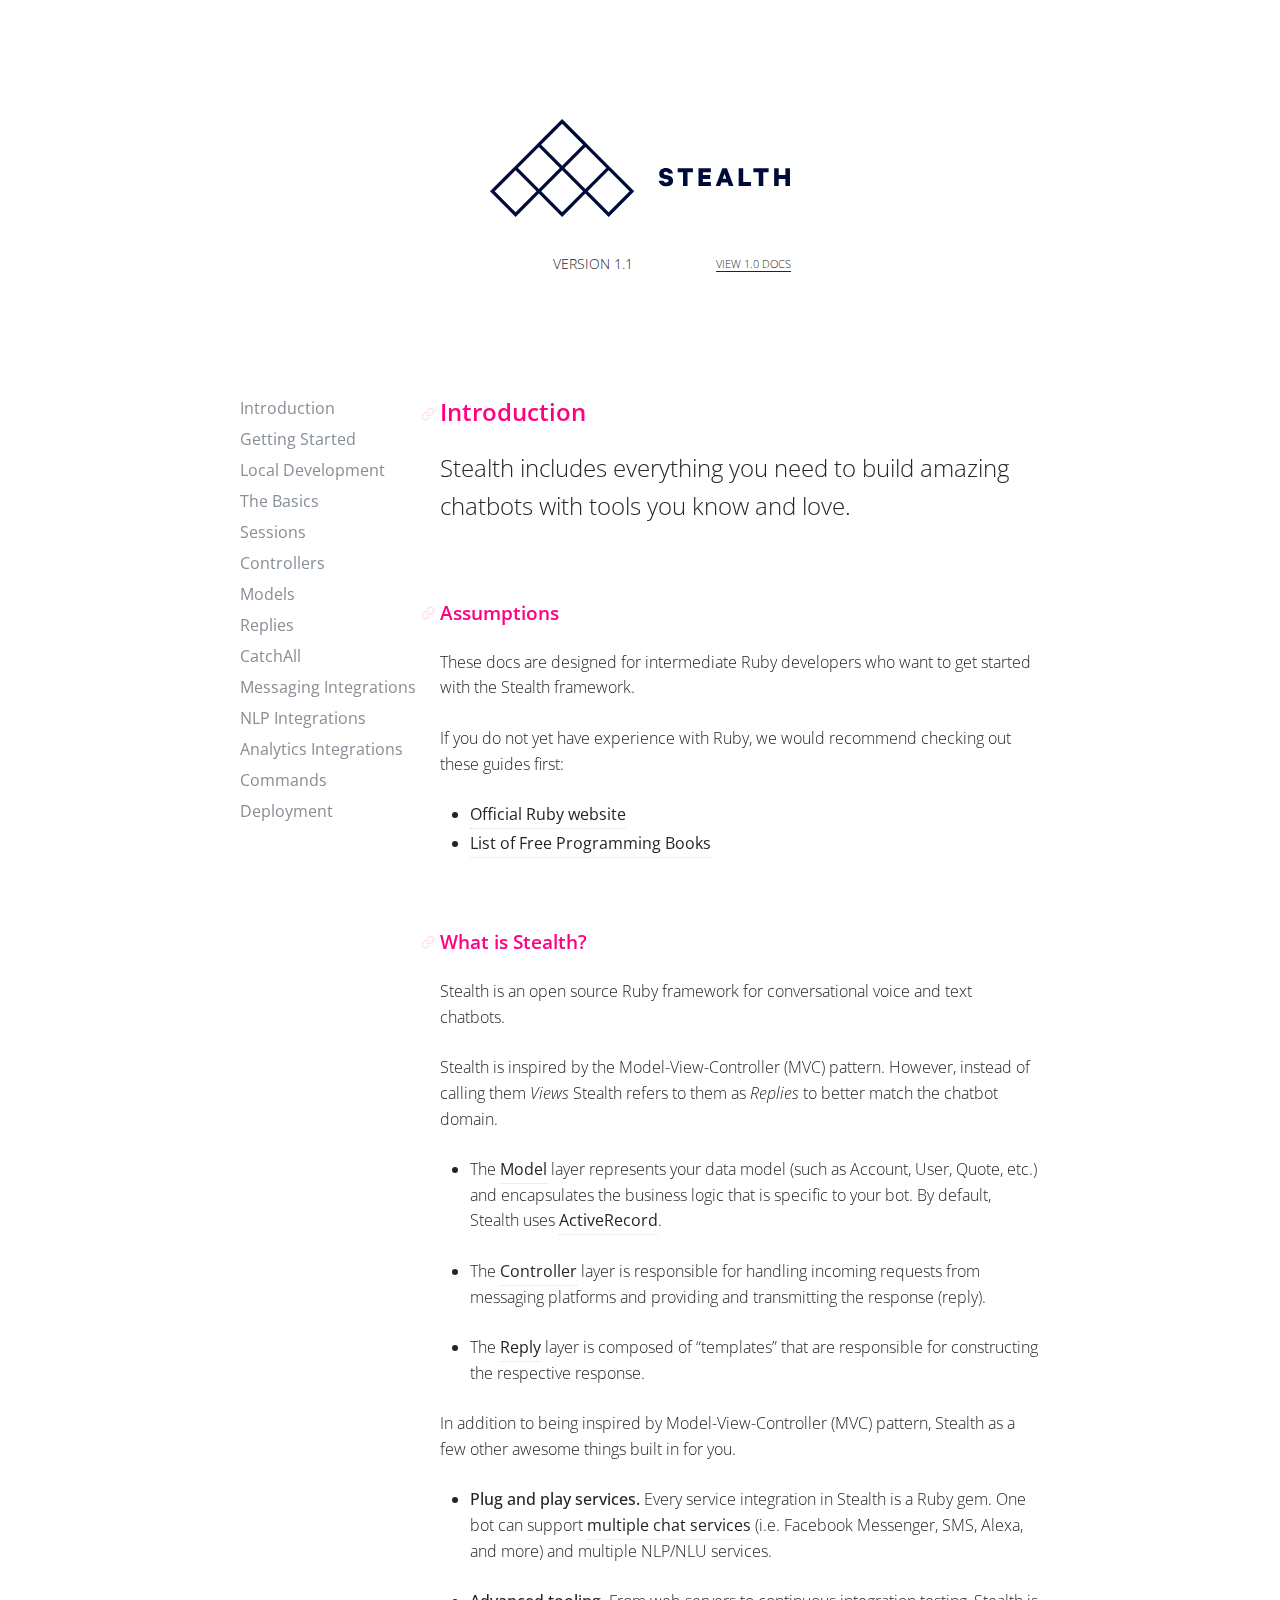
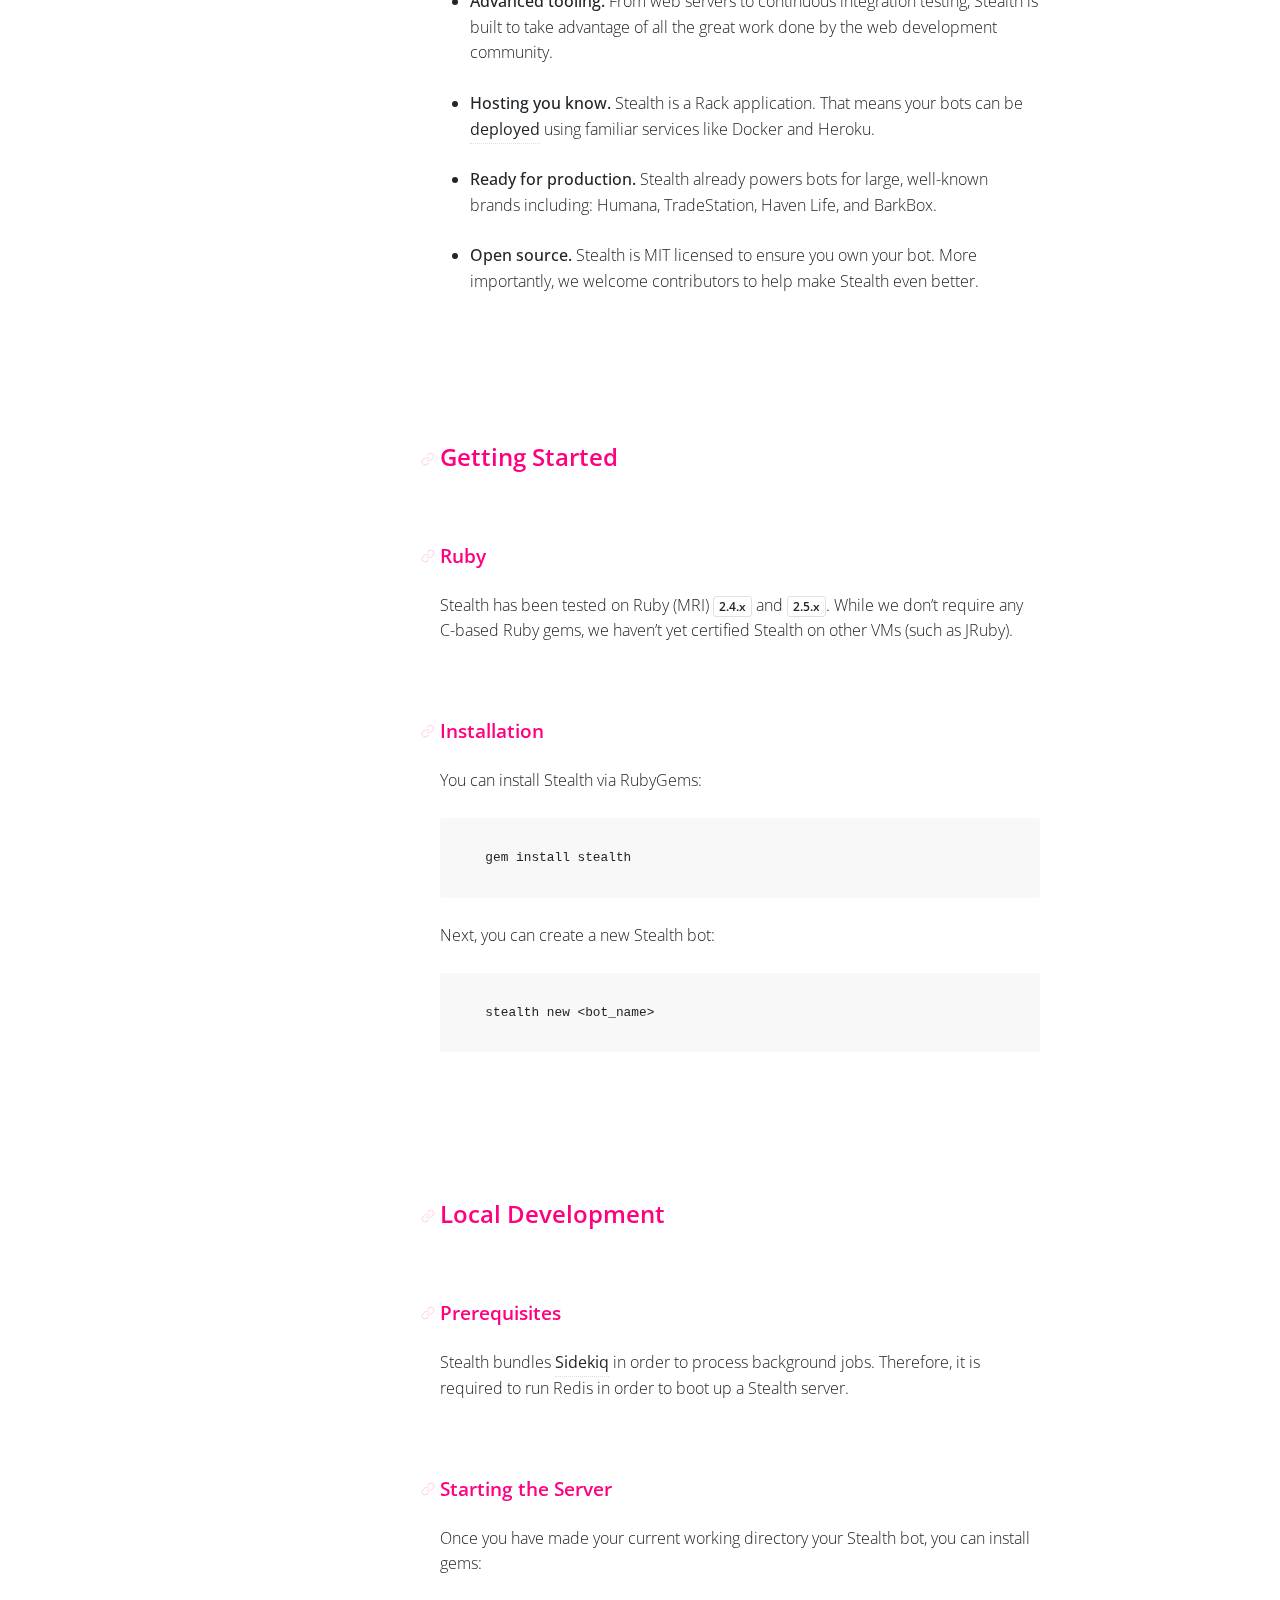
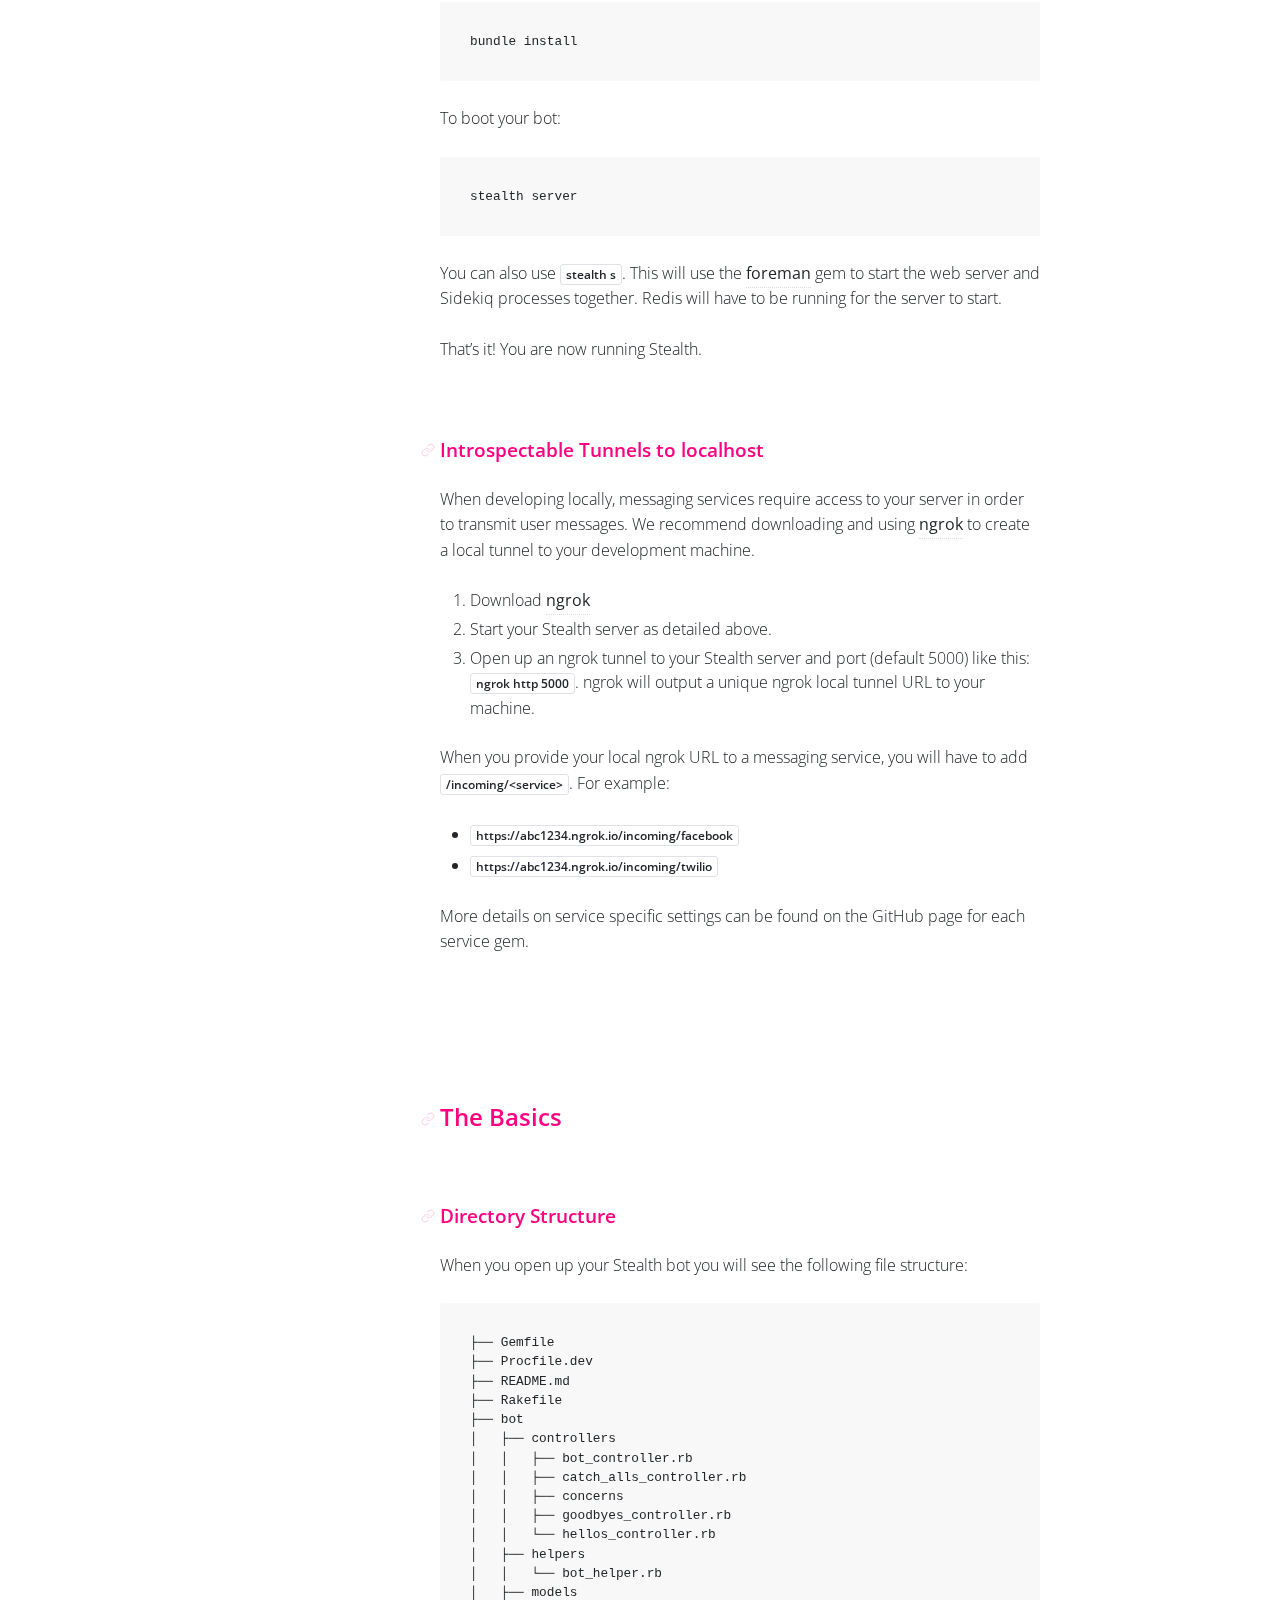
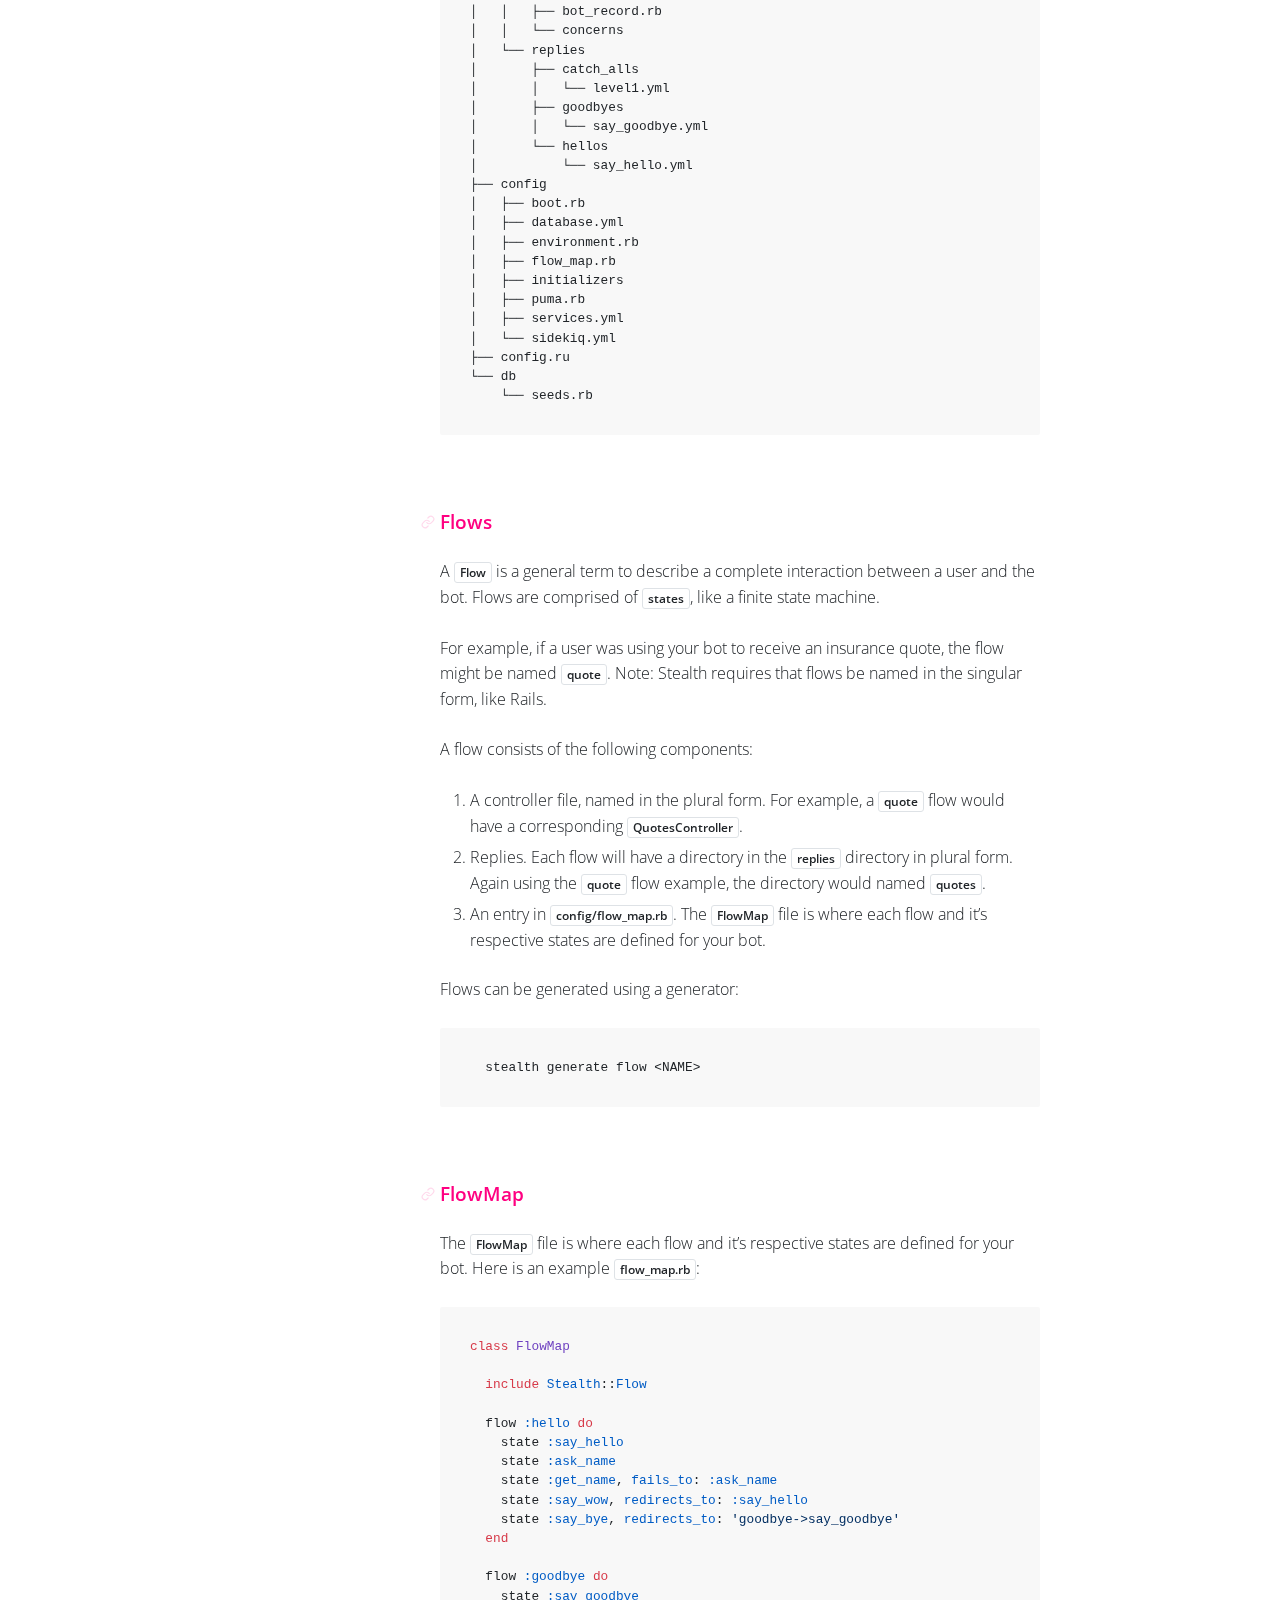
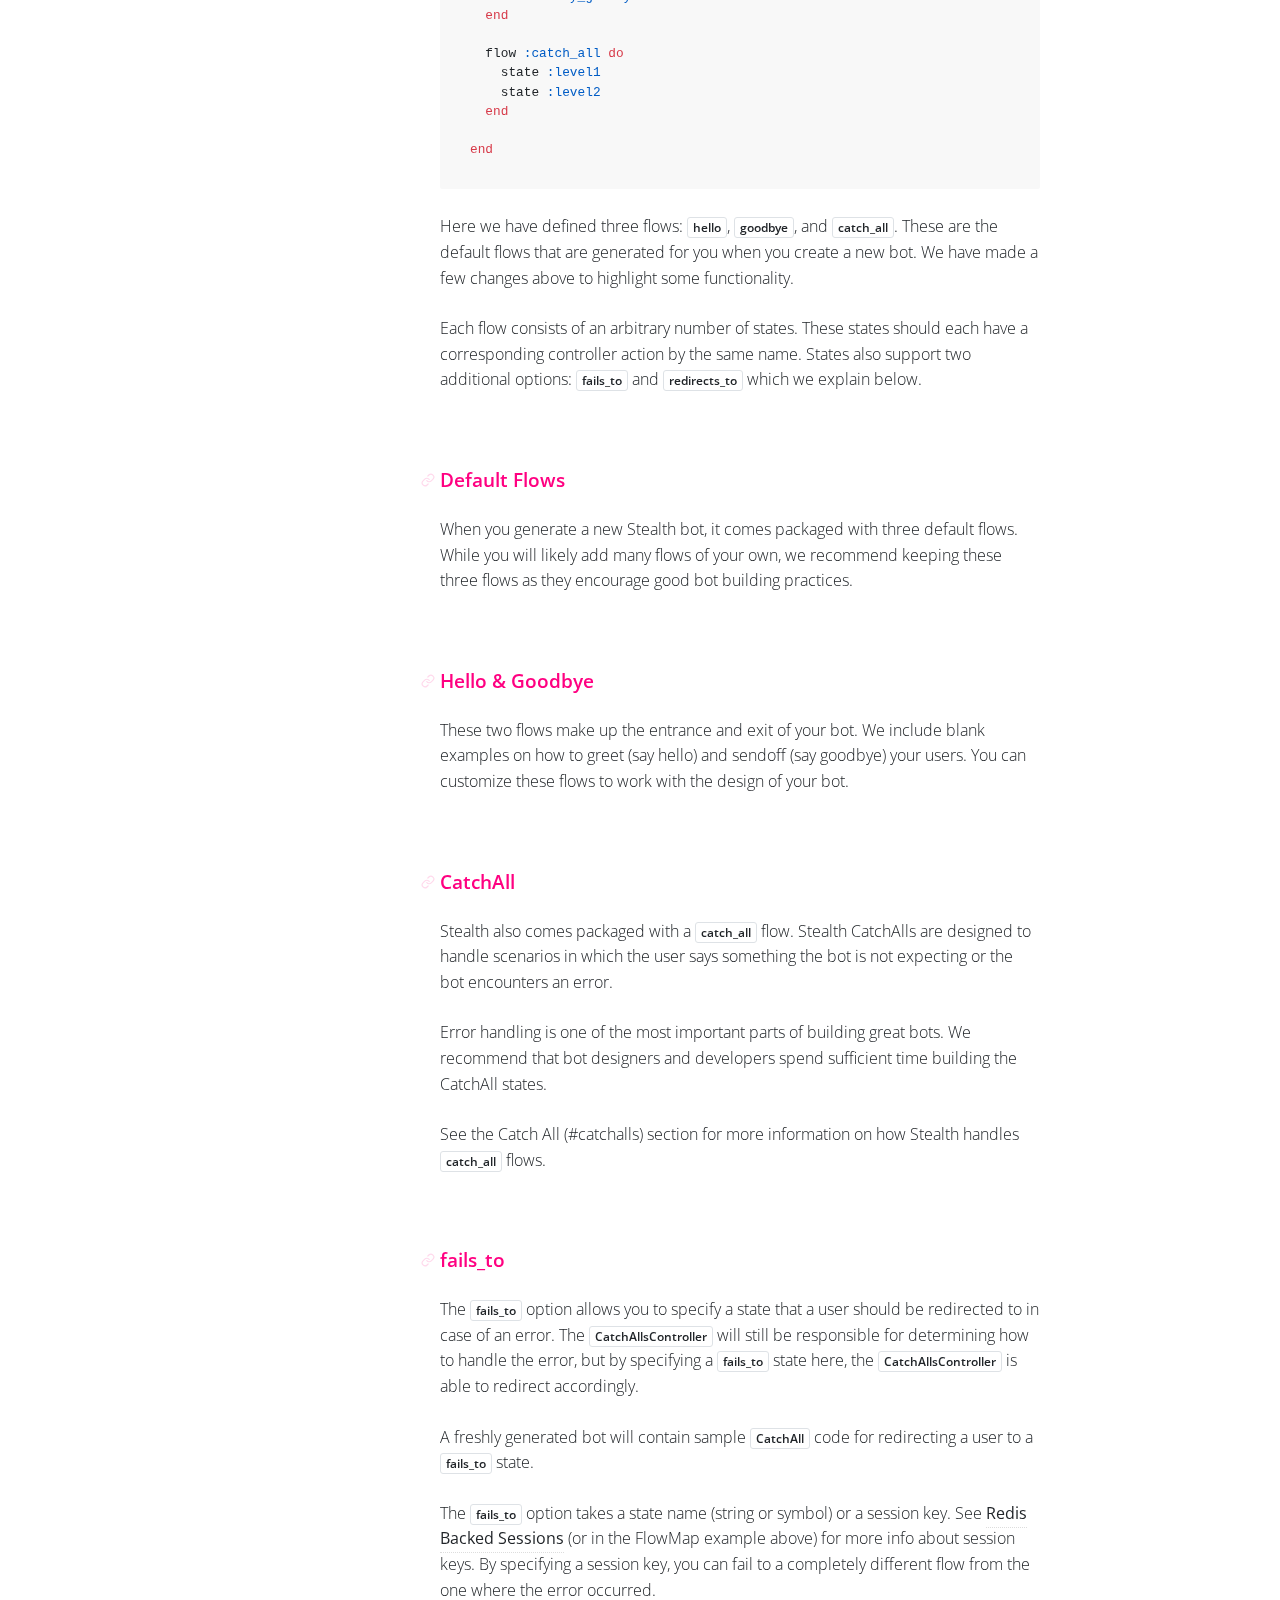
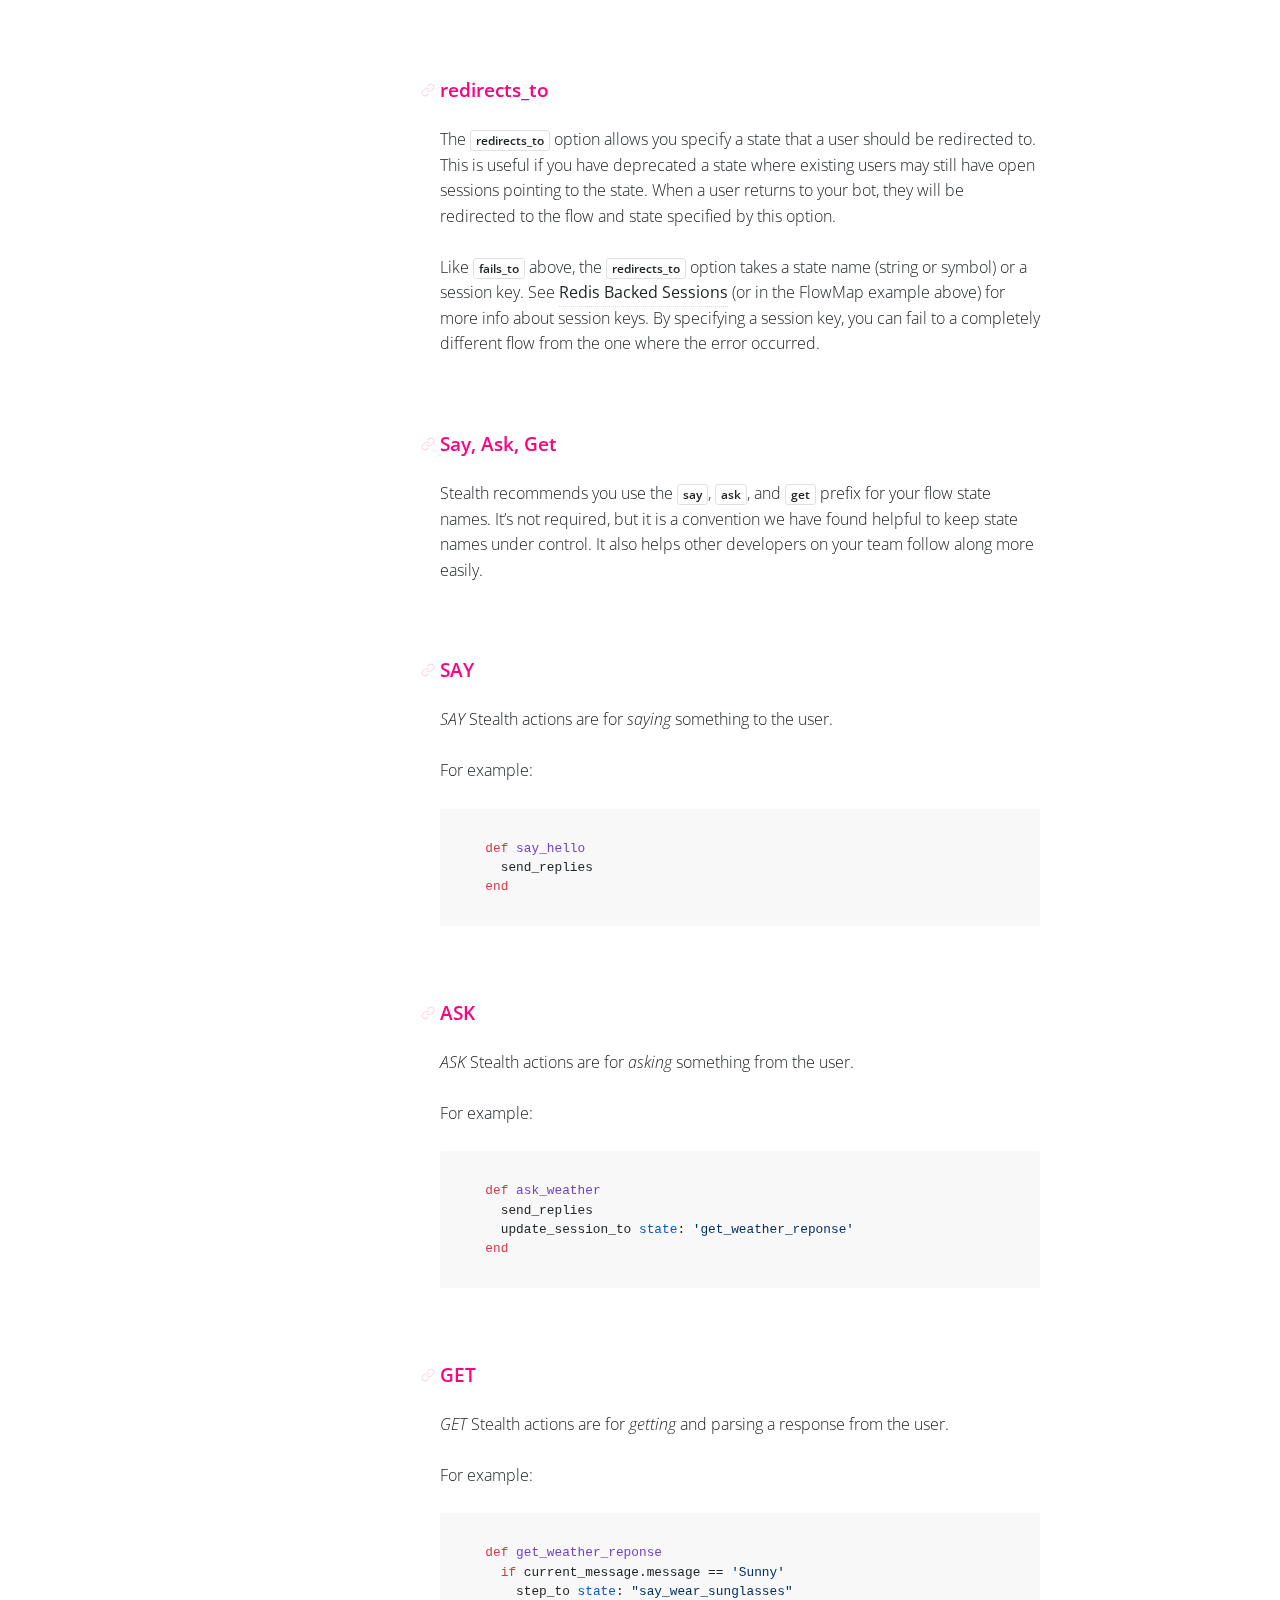
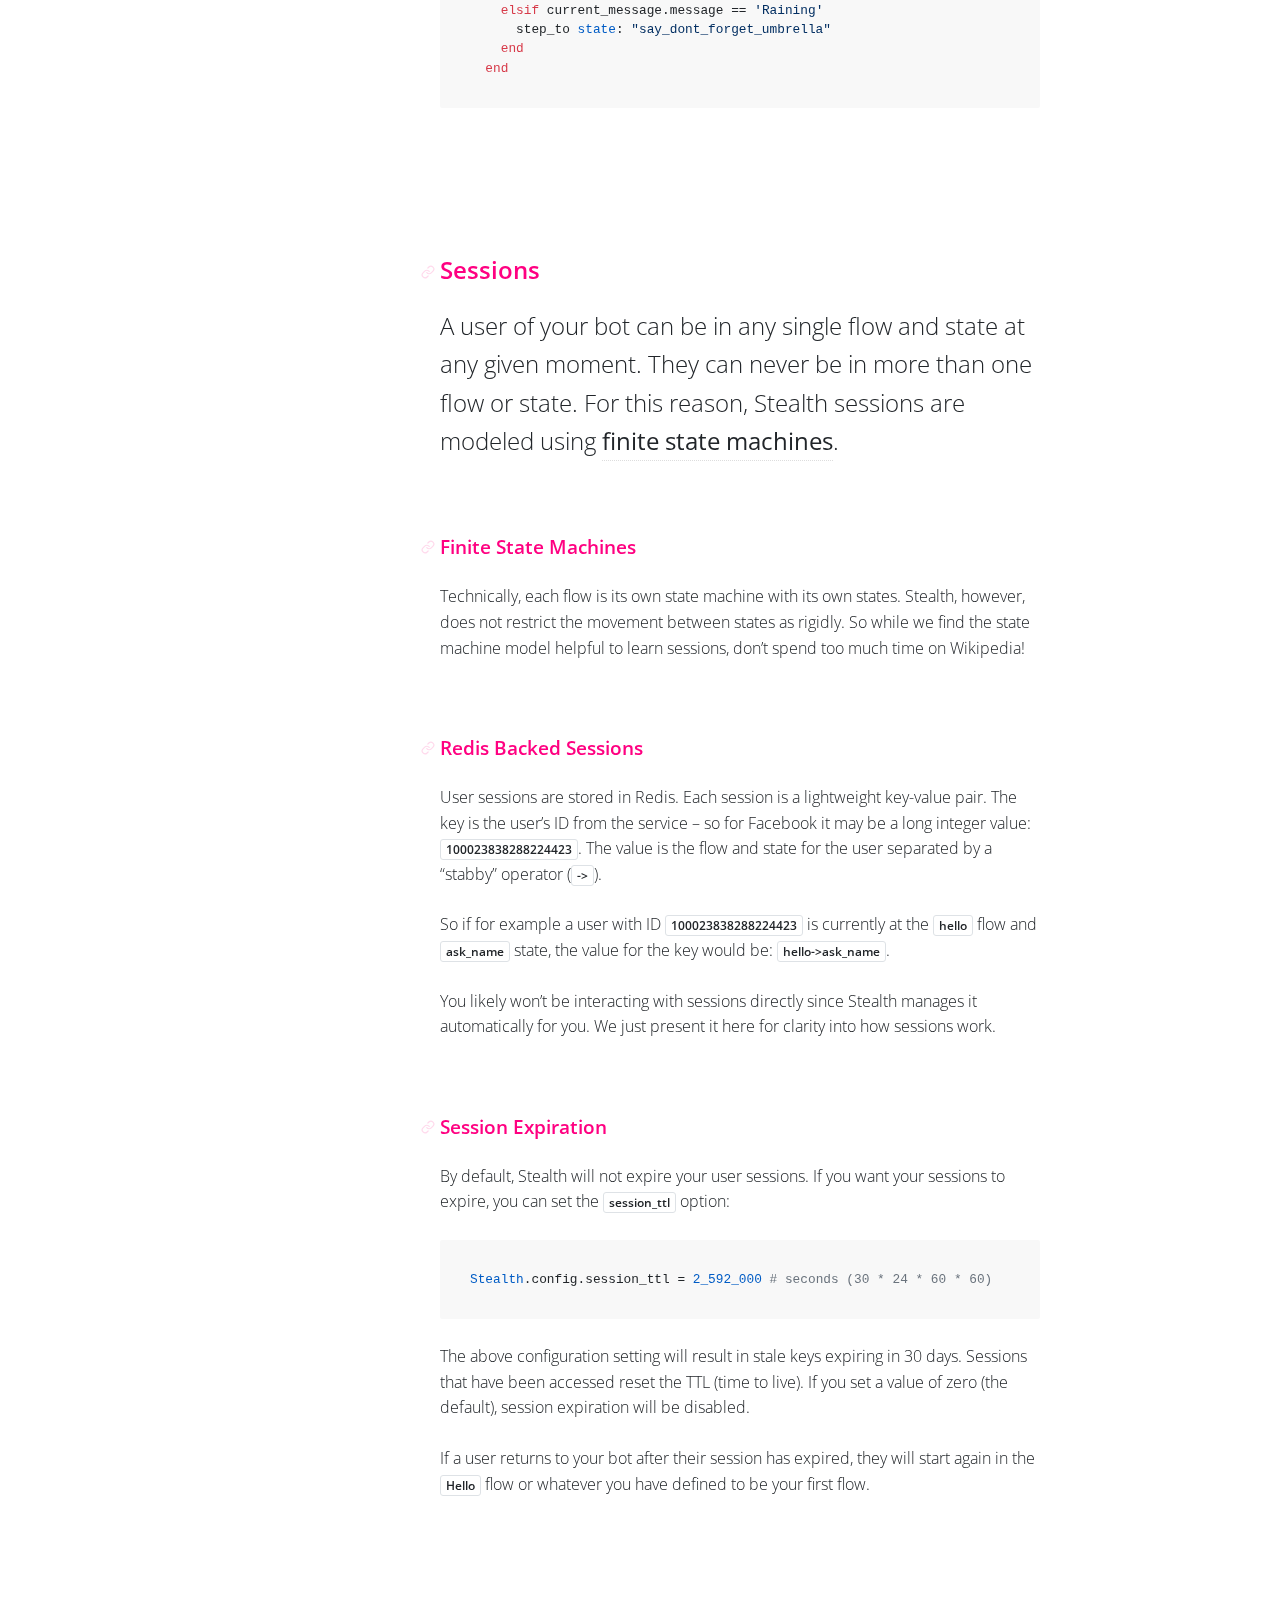
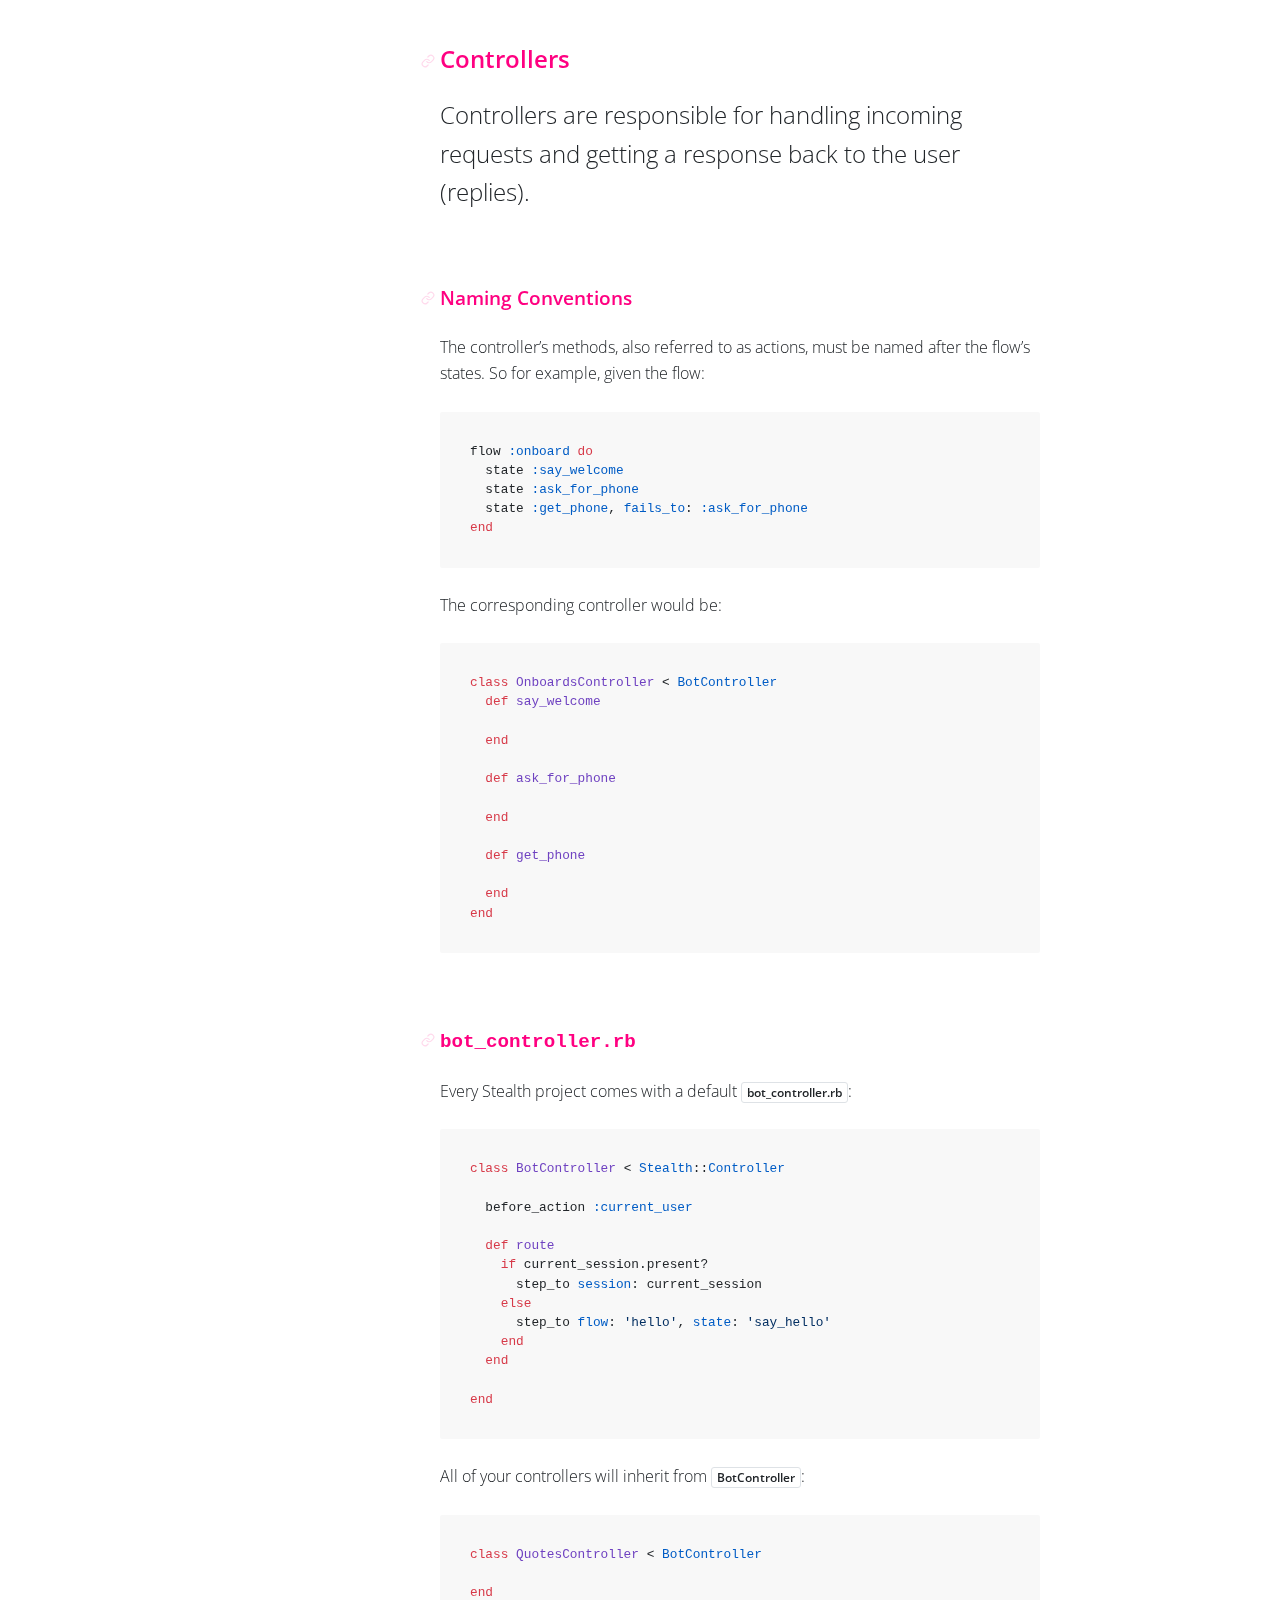
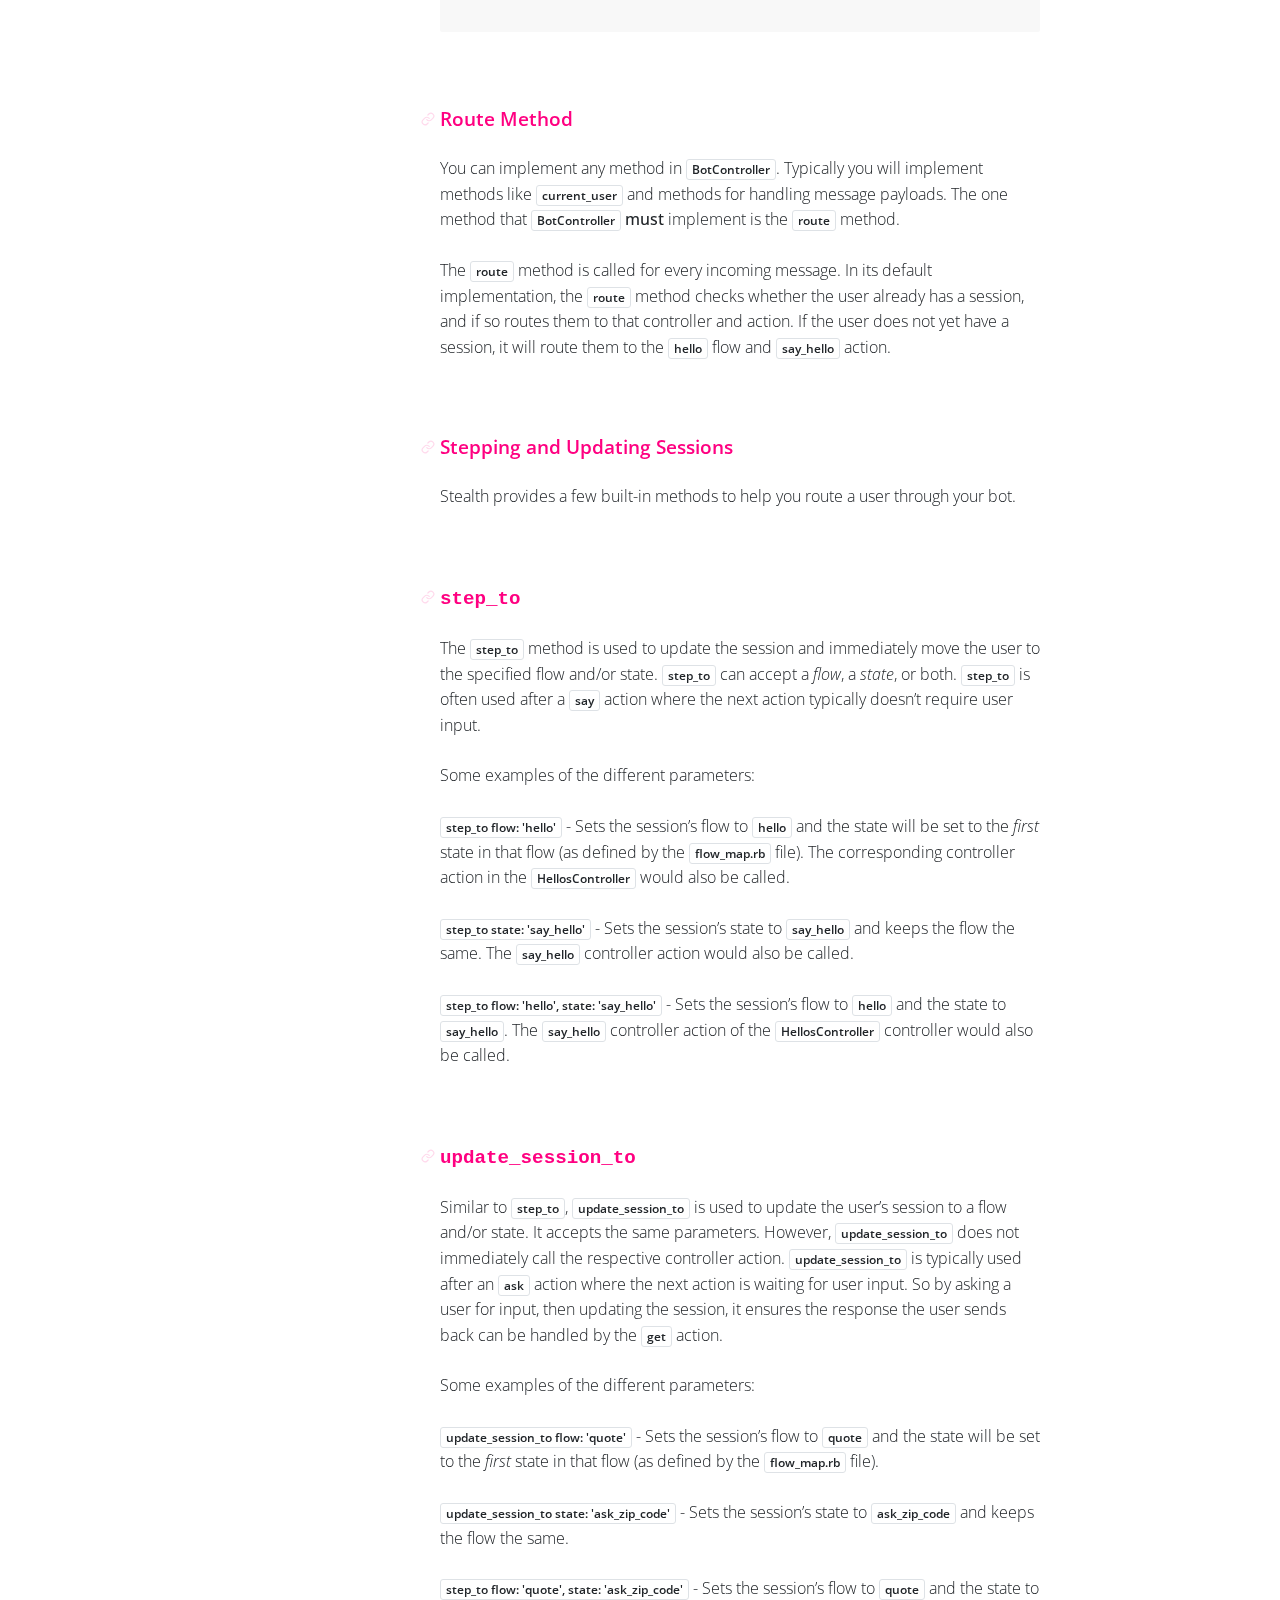
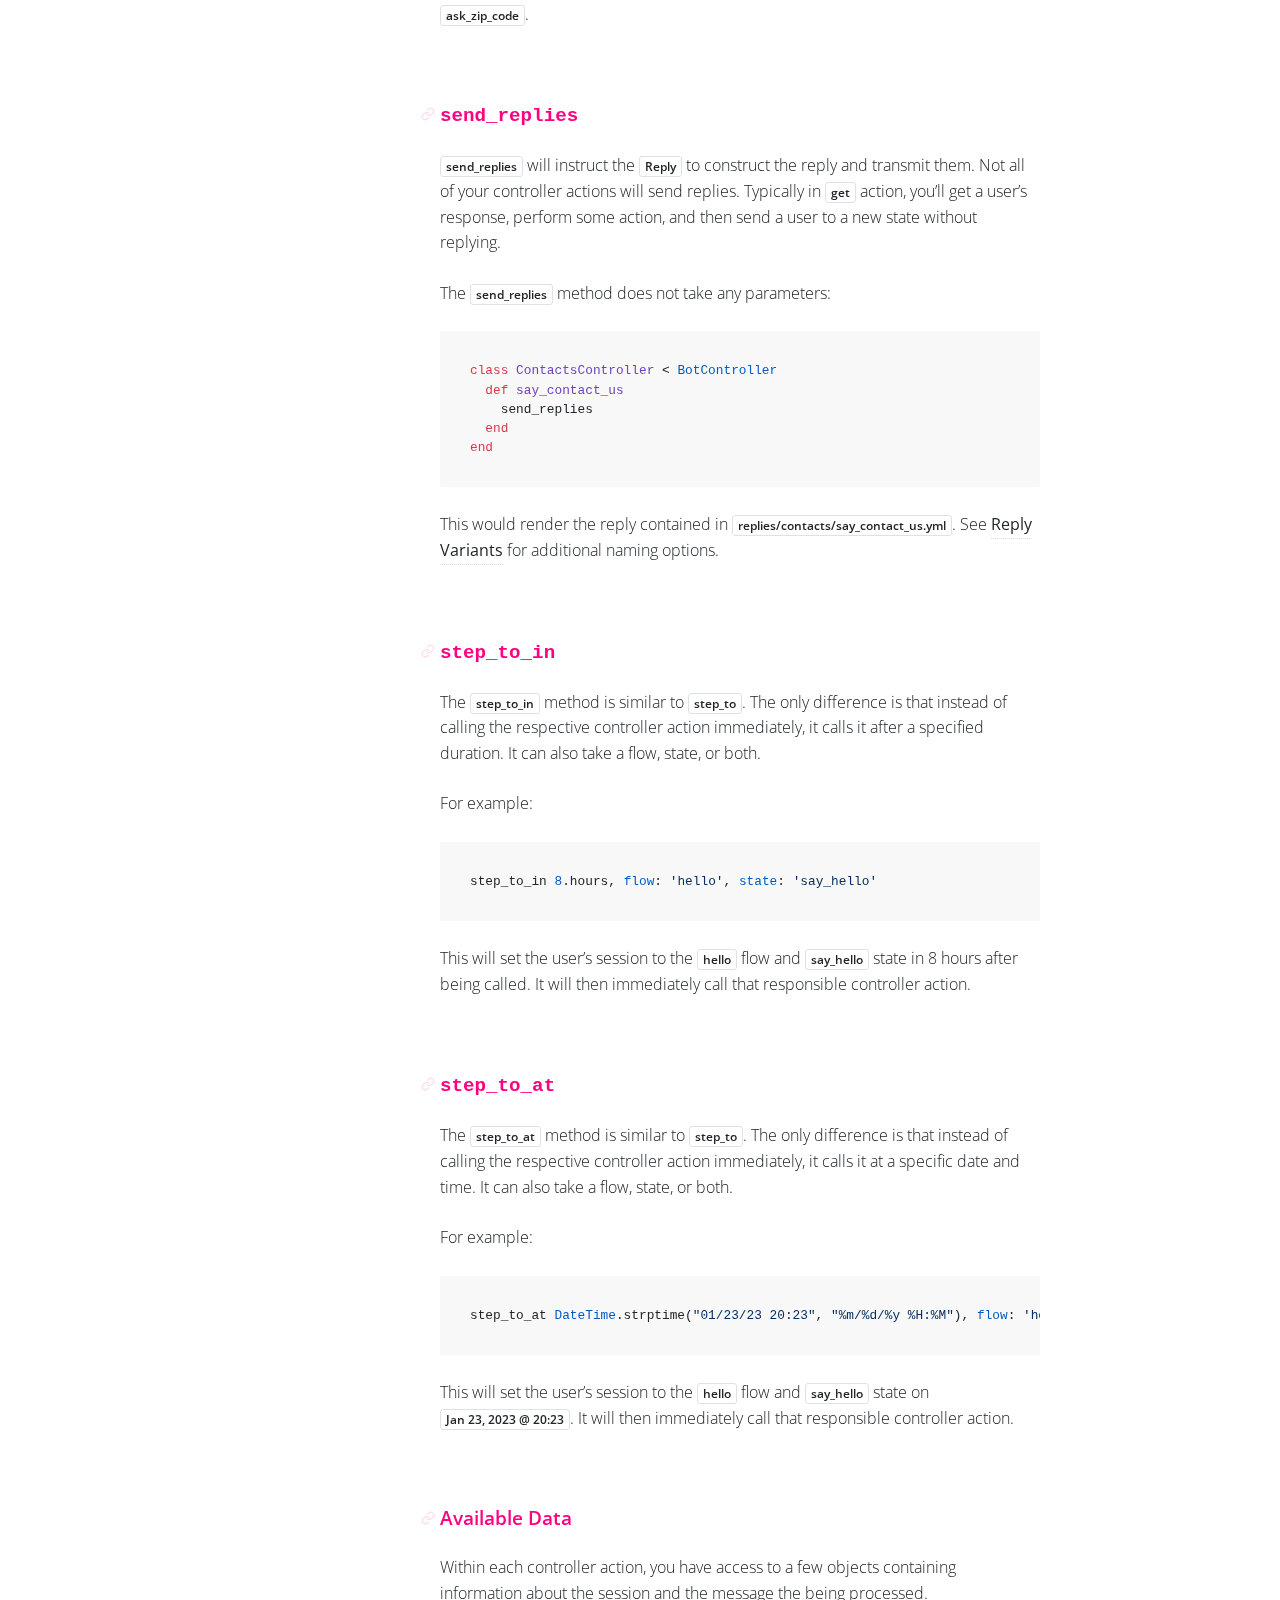
==== commit db1e6dd3: "Fix merge conflict" ====
--- a/docs/index.html
+++ b/docs/index.html
@@ -1,27 +1,34 @@
 <!DOCTYPE html><html><head>
-    <meta charset="utf-8"/>
-    <meta http-equiv="x-ua-compatible" content="ie=edge"/>
-    <meta name="viewport" content="width=device-width, initial-scale=1"/>
+    <meta charset="utf-8" />
+    <meta http-equiv="x-ua-compatible" content="ie=edge" />
+    <meta name="viewport" content="width=device-width, initial-scale=1" />
     <meta name="description" content="Stealth - Build amazing chatbots with tools you know and love.">
-
     <meta name="author" content="The Black Ops Bureau, Inc">
-
     <meta property="og:title" content="Stealth - Documentation">
-    <meta property="og:description" content="Stealth is an open source Ruby framework for conversational voice and text chatbots.">
+    <meta property="og:description" content="Stealth is an open source Ruby framework for voice and text chatbots.">
     <meta property="og:image" content="https://hellostealth.github.io/images/meta.jpg">
     <meta property="og:url" content="https://hellostealth.org">
-
     <meta name="twitter:card" content="summary_large_image">
-    <meta name="twitter:site" content="@whoisblackops">
-    <meta name="twitter:creator" content="@whoisblackops">
+    <meta name="twitter:site" content="@hellostealth">
+    <meta name="twitter:creator" content="@hellostealth">
     <meta name="twitter:title" content="Stealth - Documentation">
-    <meta name="twitter:description" content="Stealth is an open source Ruby framework for conversational voice and text chatbots.">
+    <meta name="twitter:description" content="Stealth is an open source Ruby framework for voice and text chatbots.">
     <meta name="twitter:image" content="https://hellostealth.github.io/images/meta.jpg">
-
     <title>Stealth | Documentation.</title>
-    <link rel="stylesheet" href="theme/apex/css/index.css"/>
+    <link rel="stylesheet" href="theme/apex/css/index.css" />
+    <link rel="stylesheet" href="theme/apex/css/syntax.css" />
     <!-- Fonts -->
     <link href="https://fonts.googleapis.com/css?family=Open+Sans" rel="stylesheet">
+
+    <!-- Global site tag (gtag.js) - Google Analytics -->
+    <script async src="https://www.googletagmanager.com/gtag/js?id=UA-71849797-4"></script>
+    <script>
+      window.dataLayer = window.dataLayer || [];
+      function gtag(){dataLayer.push(arguments);}
+      gtag('js', new Date());
+
+      gtag('config', 'UA-71849797-4');
+    </script>
   </head>
   <body>
     <div class="Wrapper">
@@ -29,6 +36,7 @@
         <div class="Header">
           <div class="Title center">
             <a href="https://hellostealth.org"><img src="../images/logo.svg" alt="Stealth Framework"></a>
+            <span class='subtext'>Version 1.1 <aside><a href='index-1_0.html'>View 1.0 docs</a></aside></span>
           </div>
         </div>
 
@@ -132,7 +140,7 @@
 <li><p>The <a href="#replies">Reply</a> layer is composed of “templates” that are responsible for constructing the respective response.</p></li>
 </ul>
 
-<p>In addition to being inspired by Model-View-Controller (MVC) pattern, Stealth has a few other awesome things built in for you.</p>
+<p>In addition to being inspired by Model-View-Controller (MVC) pattern, Stealth as a few other awesome things built in for you.</p>
 
 <ul>
 <li><p><strong>Plug and play services.</strong> Every service integration in Stealth is a Ruby gem. One bot can support <a href="#messaging_integrations">multiple chat services</a> (i.e. Facebook Messenger, SMS, Alexa, and more) and multiple NLP/NLU services.</p></li>
@@ -141,7 +149,7 @@
 
 <li><p><strong>Hosting you know.</strong> Stealth is a Rack application. That means your bots can be <a href="#deployment">deployed</a> using familiar services like Docker and Heroku.</p></li>
 
-<li><p><strong>Ready for production.</strong> Stealth already powers bots for large, well-known brands including: TradeStation, Haven Life, BarkBox, and many others.</p></li>
+<li><p><strong>Ready for production.</strong> Stealth already powers bots for large, well-known brands including: Humana, TradeStation, Haven Life, and BarkBox.</p></li>
 
 <li><p><strong>Open source.</strong> Stealth is MIT licensed to ensure you own your bot. More importantly, we welcome contributors to help make Stealth even better.</p></li>
 </ul>
@@ -307,6 +315,8 @@
     <span class="n">state</span> <span class="ss">:say_hello</span>
     <span class="n">state</span> <span class="ss">:ask_name</span>
     <span class="n">state</span> <span class="ss">:get_name</span><span class="p">,</span> <span class="ss">fails_to</span><span class="p">:</span> <span class="ss">:ask_name</span>
+    <span class="n">state</span> <span class="ss">:say_wow</span><span class="p">,</span> <span class="ss">redirects_to</span><span class="p">:</span> <span class="ss">:say_hello</span>
+    <span class="n">state</span> <span class="ss">:say_bye</span><span class="p">,</span> <span class="ss">redirects_to</span><span class="p">:</span> <span class="s1">&#39;goodbye-&gt;say_goodbye&#39;</span>
   <span class="k">end</span>
 
   <span class="n">flow</span> <span class="ss">:goodbye</span> <span class="k">do</span>
@@ -321,9 +331,9 @@
 <span class="k">end</span>
 </pre>
 
-<p>Here we have defined three flows: <code>hello</code>, <code>goodbye</code>, and <code>catch_all</code>. For the most part, these are default flows that are generated automatically when you create a new bot but we have made a few changes to highlight some functionality.</p>
-
-<p>In the <code>hello</code> flow, the second state asks a user for their name. In the third state of <code>hello</code>, you see another option: <code>fails_to</code>. This is used to tell Stealth to return the user to the specified state if the <code>get_name</code> state raises an error or fails in another way. There are more details in the <code>CatchAll</code> section below.</p>
+<p>Here we have defined three flows: <code>hello</code>, <code>goodbye</code>, and <code>catch_all</code>. These are the default flows that are generated for you when you create a new bot. We have made a few changes above to highlight some functionality.</p>
+
+<p>Each flow consists of an arbitrary number of states. These states should each have a corresponding controller action by the same name. States also support two additional options: <code>fails_to</code> and <code>redirects_to</code> which we explain below.</p>
 
 <h2 class="Heading"><a class="Anchor" aria-hidden="true" id="the_basics.default_flows" href="#the_basics.default_flows">
 	<svg xmlns="http://www.w3.org/2000/svg" aria-hidden="true" width="14" height="14" viewBox="0 0 24 24" fill="none" stroke="currentColor" stroke-width="2" stroke-linecap="round" stroke-linejoin="round" class="feather feather-link"><path d="M10 13a5 5 0 0 0 7.54.54l3-3a5 5 0 0 0-7.07-7.07l-1.72 1.71"></path><path d="M14 11a5 5 0 0 0-7.54-.54l-3 3a5 5 0 0 0 7.07 7.07l1.71-1.71"></path></svg>
@@ -346,6 +356,24 @@
 <p>Error handling is one of the most important parts of building great bots. We recommend that bot designers and developers spend sufficient time building the CatchAll states.</p>
 
 <p>See the Catch All (#catchalls) section for more information on how Stealth handles <code>catch_all</code> flows.</p>
+
+<h2 class="Heading"><a class="Anchor" aria-hidden="true" id="the_basics.fails_to" href="#the_basics.fails_to">
+	<svg xmlns="http://www.w3.org/2000/svg" aria-hidden="true" width="14" height="14" viewBox="0 0 24 24" fill="none" stroke="currentColor" stroke-width="2" stroke-linecap="round" stroke-linejoin="round" class="feather feather-link"><path d="M10 13a5 5 0 0 0 7.54.54l3-3a5 5 0 0 0-7.07-7.07l-1.72 1.71"></path><path d="M14 11a5 5 0 0 0-7.54-.54l-3 3a5 5 0 0 0 7.07 7.07l1.71-1.71"></path></svg>
+</a>fails_to</h2>
+
+<p>The <code>fails_to</code> option allows you to specify a state that a user should be redirected to in case of an error. The <code>CatchAllsController</code> will still be responsible for determining how to handle the error, but by specifying a <code>fails_to</code> state here, the <code>CatchAllsController</code> is able to redirect accordingly.</p>
+
+<p>A freshly generated bot will contain sample <code>CatchAll</code> code for redirecting a user to a <code>fails_to</code> state.</p>
+
+<p>The <code>fails_to</code> option takes a state name (string or symbol) or a session key. See <a href="#sessions.redis_backed_sessions">Redis Backed Sessions</a> (or in the FlowMap example above) for more info about session keys. By specifying a session key, you can fail to a completely different flow from the one where the error occurred.</p>
+
+<h2 class="Heading"><a class="Anchor" aria-hidden="true" id="the_basics.redirects_to" href="#the_basics.redirects_to">
+	<svg xmlns="http://www.w3.org/2000/svg" aria-hidden="true" width="14" height="14" viewBox="0 0 24 24" fill="none" stroke="currentColor" stroke-width="2" stroke-linecap="round" stroke-linejoin="round" class="feather feather-link"><path d="M10 13a5 5 0 0 0 7.54.54l3-3a5 5 0 0 0-7.07-7.07l-1.72 1.71"></path><path d="M14 11a5 5 0 0 0-7.54-.54l-3 3a5 5 0 0 0 7.07 7.07l1.71-1.71"></path></svg>
+</a>redirects_to</h2>
+
+<p>The <code>redirects_to</code> option allows you specify a state that a user should be redirected to. This is useful if you have deprecated a state where existing users may still have open sessions pointing to the state. When a user returns to your bot, they will be redirected to the flow and state specified by this option.</p>
+
+<p>Like <code>fails_to</code> above, the <code>redirects_to</code> option takes a state name (string or symbol) or a session key. See <a href="#sessions.redis_backed_sessions">Redis Backed Sessions</a> (or in the FlowMap example above) for more info about session keys. By specifying a session key, you can fail to a completely different flow from the one where the error occurred.</p>
 
 <h2 class="Heading"><a class="Anchor" aria-hidden="true" id="the_basics.say_ask_get" href="#the_basics.say_ask_get">
 	<svg xmlns="http://www.w3.org/2000/svg" aria-hidden="true" width="14" height="14" viewBox="0 0 24 24" fill="none" stroke="currentColor" stroke-width="2" stroke-linecap="round" stroke-linejoin="round" class="feather feather-link"><path d="M10 13a5 5 0 0 0 7.54.54l3-3a5 5 0 0 0-7.07-7.07l-1.72 1.71"></path><path d="M14 11a5 5 0 0 0-7.54-.54l-3 3a5 5 0 0 0 7.07 7.07l1.71-1.71"></path></svg>
@@ -421,6 +449,19 @@
 
 <p>You likely won’t be interacting with sessions directly since Stealth manages it automatically for you. We just present it here for clarity into how sessions work.</p>
 
+<h2 class="Heading"><a class="Anchor" aria-hidden="true" id="sessions.session_expiration" href="#sessions.session_expiration">
+	<svg xmlns="http://www.w3.org/2000/svg" aria-hidden="true" width="14" height="14" viewBox="0 0 24 24" fill="none" stroke="currentColor" stroke-width="2" stroke-linecap="round" stroke-linejoin="round" class="feather feather-link"><path d="M10 13a5 5 0 0 0 7.54.54l3-3a5 5 0 0 0-7.07-7.07l-1.72 1.71"></path><path d="M14 11a5 5 0 0 0-7.54-.54l-3 3a5 5 0 0 0 7.07 7.07l1.71-1.71"></path></svg>
+</a>Session Expiration</h2>
+
+<p>By default, Stealth will not expire your user sessions. If you want your sessions to expire, you can set the <code>session_ttl</code> option:</p>
+
+<pre class="chroma"><span class="no">Stealth</span><span class="o">.</span><span class="n">config</span><span class="o">.</span><span class="n">session_ttl</span> <span class="o">=</span> <span class="mi">2_592_000</span> <span class="o"></span><span class="c1"># seconds (30 * 24 * 60 * 60)</span>
+</pre>
+
+<p>The above configuration setting will result in stale keys expiring in 30 days. Sessions that have been accessed reset the TTL (time to live). If you set a value of zero (the default), session expiration will be disabled.</p>
+
+<p>If a user returns to your bot after their session has expired, they will start again in the <code>Hello</code> flow or whatever you have defined to be your first flow.</p>
+
               </div>
 
               <div class="Page" id="controllers">
@@ -544,7 +585,7 @@
 <span class="k">end</span>
 </pre>
 
-<p>This would render the reply contained in <code>replies/contacts/say_contact_us.yml</code>.</p>
+<p>This would render the reply contained in <code>replies/contacts/say_contact_us.yml</code>. See <a href="#variants">Reply Variants</a> for additional naming options.</p>
 
 <h2 class="Heading"><a class="Anchor" aria-hidden="true" id="controllers.step_to_in" href="#controllers.step_to_in">
 	<svg xmlns="http://www.w3.org/2000/svg" aria-hidden="true" width="14" height="14" viewBox="0 0 24 24" fill="none" stroke="currentColor" stroke-width="2" stroke-linecap="round" stroke-linejoin="round" class="feather feather-link"><path d="M10 13a5 5 0 0 0 7.54.54l3-3a5 5 0 0 0-7.07-7.07l-1.72 1.71"></path><path d="M14 11a5 5 0 0 0-7.54-.54l-3 3a5 5 0 0 0 7.07 7.07l1.71-1.71"></path></svg>
@@ -622,11 +663,11 @@
 
 <p>Returns <code>true</code> or <code>false</code> depending on whether or not the <code>current_message</code> contains attachments.</p>
 
-<h3 class="Heading"><a class="Anchor" aria-hidden="true" id="controllers.available_data.current_user_id" href="#controllers.available_data.current_user_id">
-	<svg xmlns="http://www.w3.org/2000/svg" aria-hidden="true" width="14" height="14" viewBox="0 0 24 24" fill="none" stroke="currentColor" stroke-width="2" stroke-linecap="round" stroke-linejoin="round" class="feather feather-link"><path d="M10 13a5 5 0 0 0 7.54.54l3-3a5 5 0 0 0-7.07-7.07l-1.72 1.71"></path><path d="M14 11a5 5 0 0 0-7.54-.54l-3 3a5 5 0 0 0 7.07 7.07l1.71-1.71"></path></svg>
-</a>current_user_id</h3>
-
-<p>A convenience method for accessing the user’s ID.</p>
+<h3 class="Heading"><a class="Anchor" aria-hidden="true" id="controllers.available_data.current_session_id_previously_current_user_id" href="#controllers.available_data.current_session_id_previously_current_user_id">
+	<svg xmlns="http://www.w3.org/2000/svg" aria-hidden="true" width="14" height="14" viewBox="0 0 24 24" fill="none" stroke="currentColor" stroke-width="2" stroke-linecap="round" stroke-linejoin="round" class="feather feather-link"><path d="M10 13a5 5 0 0 0 7.54.54l3-3a5 5 0 0 0-7.07-7.07l-1.72 1.71"></path><path d="M14 11a5 5 0 0 0-7.54-.54l-3 3a5 5 0 0 0 7.07 7.07l1.71-1.71"></path></svg>
+</a>current_session_id (previously current_user_id)</h3>
+
+<p>A convenience method for accessing the session’s ID.</p>
 
               </div>
 
@@ -679,7 +720,7 @@
                 <h1 class="Heading"><a class="Anchor" aria-hidden="true" id="replies" href="#replies">
 	<svg xmlns="http://www.w3.org/2000/svg" aria-hidden="true" width="14" height="14" viewBox="0 0 24 24" fill="none" stroke="currentColor" stroke-width="2" stroke-linecap="round" stroke-linejoin="round" class="feather feather-link"><path d="M10 13a5 5 0 0 0 7.54.54l3-3a5 5 0 0 0-7.07-7.07l-1.72 1.71"></path><path d="M14 11a5 5 0 0 0-7.54-.54l-3 3a5 5 0 0 0 7.07 7.07l1.71-1.71"></path></svg>
 </a>Replies</h1>
-                <p>Stealth replies can send one or more replies to a user. Reply types are dependent on the specific messaging service you’re using. Each service integration will detail it’s supported reply types in it’s respective docs.</p>
+                <p>Stealth replies can send one or more replies to a user. The supported reply types will depend on the specific messaging service you’re using. Each service integration will detail it’s supported reply types in it’s respective docs.</p>
 
 <p>However, here is a generic reply using text, delays, and suggestions.</p>
 
@@ -697,6 +738,24 @@
 </span><span class="w">    </span>-<span class="w"> </span>text<span class="p">:</span><span class="w"> </span><span class="s2">&#34;Yes&#34;</span><span class="w">
 </span><span class="w">    </span>-<span class="w"> </span>text<span class="p">:</span><span class="w"> </span><span class="s2">&#34;No&#34;</span><span class="w">
 </span><span class="w"></span></pre>
+
+<h2 class="Heading"><a class="Anchor" aria-hidden="true" id="replies.reply_variants" href="#replies.reply_variants">
+	<svg xmlns="http://www.w3.org/2000/svg" aria-hidden="true" width="14" height="14" viewBox="0 0 24 24" fill="none" stroke="currentColor" stroke-width="2" stroke-linecap="round" stroke-linejoin="round" class="feather feather-link"><path d="M10 13a5 5 0 0 0 7.54.54l3-3a5 5 0 0 0-7.07-7.07l-1.72 1.71"></path><path d="M14 11a5 5 0 0 0-7.54-.54l-3 3a5 5 0 0 0 7.07 7.07l1.71-1.71"></path></svg>
+</a>Reply Variants</h2>
+
+<p>By default, Stealth will look for your replies in the folder corresponding to your controller name. So, for example, if you have a <code>MessagesController</code>, Stealth will look for replies in <code>bot/replies/messages</code>.</p>
+
+<p>If you have an action named <code>say_hello</code>, it will look for a reply file named <code>bot/replies/messages/say_hello.yml.erb</code> first, and then if that is not found, it will look for <code>bot/replies/messages/say_hello.yml</code>. If neither of these files are found, Stealth will raise a <code>Stealth::Errors::ReplyNotFound</code>.</p>
+
+<p>In addition to these two naming conventions, Stealth 1.1+ supports Reply Variants. By adding the name of the service to your reply filename, Stealth will reply to users from that service using the designated reply file. That’s a mouthful. Let’s try an example.</p>
+
+<p>For example, if the bot is replying to a message via an action called <code>hello</code>:</p>
+
+<p>Facebook users would receive the reply in <code>hello.yml+facebook.erb</code>.
+Twilio SMS users would receive the reply in <code>hello.yml+twilio.erb</code>.
+Every other service would receive the reply in <code>hello.yml.erb</code>.</p>
+
+<p>This allows you to take advantage of things like Facebook Messenger Cards while still maintaining compatibility for users using SMS.</p>
 
 <h2 class="Heading"><a class="Anchor" aria-hidden="true" id="replies.format" href="#replies.format">
 	<svg xmlns="http://www.w3.org/2000/svg" aria-hidden="true" width="14" height="14" viewBox="0 0 24 24" fill="none" stroke="currentColor" stroke-width="2" stroke-linecap="round" stroke-linejoin="round" class="feather feather-link"><path d="M10 13a5 5 0 0 0 7.54.54l3-3a5 5 0 0 0-7.07-7.07l-1.72 1.71"></path><path d="M14 11a5 5 0 0 0-7.54-.54l-3 3a5 5 0 0 0 7.07 7.07l1.71-1.71"></path></svg>
@@ -738,6 +797,30 @@
 <p>Delays are a common pattern of chatbot design. After a block of text, it’s recommended to pause for a bit to give the user a chance to read the message. The duration of the delay depends on the length of the message sent.</p>
 
 <p>Stealth will pause for the duration specified. For service integrations that support it (like Facebook), Stealth will send a typing indicator while it is paused.</p>
+
+<h3 class="Heading"><a class="Anchor" aria-hidden="true" id="replies.delays.dynamic_delays" href="#replies.delays.dynamic_delays">
+	<svg xmlns="http://www.w3.org/2000/svg" aria-hidden="true" width="14" height="14" viewBox="0 0 24 24" fill="none" stroke="currentColor" stroke-width="2" stroke-linecap="round" stroke-linejoin="round" class="feather feather-link"><path d="M10 13a5 5 0 0 0 7.54.54l3-3a5 5 0 0 0-7.07-7.07l-1.72 1.71"></path><path d="M14 11a5 5 0 0 0-7.54-.54l-3 3a5 5 0 0 0 7.07 7.07l1.71-1.71"></path></svg>
+</a>Dynamic Delays</h3>
+
+<p>Rather than specifying an explicit delay duration, you can optionally choose to specify a dynamic duration:</p>
+
+<pre class="chroma">-<span class="w"> </span>reply_type<span class="p">:</span><span class="w"> </span>delay<span class="w">
+</span><span class="w">  </span>duration<span class="p">:</span><span class="w"> </span>dynamic<span class="w">
+</span><span class="w"></span></pre>
+
+<p>The dynamic delay uses a heuristic to dynamically determine the length of the delay. The previous message sent to the user is examined and depending on it’s type and text length (in the case of text replies), an optimal duration is computed.</p>
+
+<p>If you find that the dynamic delays are too fast for your taste, you can slow them down by setting the multiplier value to something between 0 and 1:</p>
+
+<pre class="chroma"><span class="no">Stealth</span><span class="o">.</span><span class="n">config</span><span class="o">.</span><span class="n">dynamic_delay_muliplier</span> <span class="o">=</span> <span class="mi">0</span><span class="o">.</span><span class="mi">5</span>
+<span class="o"></span></pre>
+
+<p>If you find them to be too slow, you can speed them up by setting the multipler to a value greater than 1:</p>
+
+<pre class="chroma"><span class="no">Stealth</span><span class="o">.</span><span class="n">config</span><span class="o">.</span><span class="n">dynamic_delay_muliplier</span> <span class="o">=</span> <span class="mi">2</span><span class="o">.</span><span class="mi">5</span>
+<span class="o"></span></pre>
+
+<p>You can set this option by setting the above value in an intializer file, i.e., <code>config/dynamic_delay_config.rb</code>.</p>
 
 <h2 class="Heading"><a class="Anchor" aria-hidden="true" id="replies.naming_conventions" href="#replies.naming_conventions">
 	<svg xmlns="http://www.w3.org/2000/svg" aria-hidden="true" width="14" height="14" viewBox="0 0 24 24" fill="none" stroke="currentColor" stroke-width="2" stroke-linecap="round" stroke-linejoin="round" class="feather feather-link"><path d="M10 13a5 5 0 0 0 7.54.54l3-3a5 5 0 0 0-7.07-7.07l-1.72 1.71"></path><path d="M14 11a5 5 0 0 0-7.54-.54l-3 3a5 5 0 0 0 7.07 7.07l1.71-1.71"></path></svg>
@@ -992,7 +1075,7 @@
 Examples:
 
   Start a new Stealth project.
-  $ steath new [BOT NAME]
+  $ stealth new [BOT NAME]
 
   Generate a new flow inside your Stealth project.
   $ stealth generate flow [FLOW NAME]
--- a/docs/theme/apex/css/index.css
+++ b/docs/theme/apex/css/index.css
@@ -97,8 +97,8 @@
   border-bottom-color: var(--color);
 }
 
-ul {
-  margin: 50px 0 50px 30px;
+ul, ol {
+  margin: 20px 0 20px 30px;
   padding: 0;
 }
 
@@ -106,7 +106,7 @@
   margin: 10px 0 10px 30px;
 }
 
-ul li {
+ul li, ol li {
   margin: 5px 0;
   color: var(--fg-color-light);
   line-height: 1.5em;
@@ -132,7 +132,8 @@
 p > code {
   border: 1px solid #DEE2E6;
   font-size: 0.75rem;
-  padding: 3px 10px;
+  padding: 1px 5px;
+  background: #fff;
   border-radius: 3px;
   white-space: nowrap;
   font-weight: 600;
@@ -265,10 +266,22 @@
 }
 
 .Title .subtext {
+  margin-top: 1rem;
+  display: block;
   color: var(--fg-color-light);
-  font-size: 0.8rem;
+  font-size: 0.9rem;
   text-transform: uppercase;
-  display: none;
+}
+
+.Title .subtext a, .Title .subtext a:visited {
+  border-bottom: 1px solid var(--fg-dark);
+}
+
+.Title .subtext aside {
+  float: right;
+  margin-left: 20px;
+  display: inline;
+  font-size: 0.7rem;
 }
 
 .Title .text {
--- a/docs/theme/apex/css/syntax.css
+++ b/docs/theme/apex/css/syntax.css
@@ -0,0 +1,69 @@
+.chroma .hll { background-color: #ffffcc }
+.chroma  { background: #f8f8f8; }
+.chroma .c { color: #6a737d } /* Comment */
+.chroma .err {  } /* Error */
+.chroma .k { color: #d73a49 } /* Keyword */
+.chroma .o { } /* Operator */
+.chroma .ch { color: #6a737d } /* Comment.Hashbang */
+.chroma .cm { color: #6a737d } /* Comment.Multiline */
+.chroma .cp { color: #d73a49 } /* Comment.Preproc */
+.chroma .cpf { color: #032f62 } /* Comment.PreprocFile */
+.chroma .c1 { color: #6a737d } /* Comment.Single */
+.chroma .cs { color: #6a737d } /* Comment.Special */
+.chroma .gd { color: #b31d28; background-color: #ffeef0 } /* Generic.Deleted */
+.chroma .ge {  } /* Generic.Emph */
+.chroma .gr {  } /* Generic.Error */
+.chroma .gh { color: #005cc5 } /* Generic.Heading */
+.chroma .gi { color: #22863a; background-color: #f0fff4 } /* Generic.Inserted */
+.chroma .go {  } /* Generic.Output */
+.chroma .gp {  } /* Generic.Prompt */
+.chroma .gs { font-weight: bold } /* Generic.Strong */
+.chroma .gu { color: #6f42c1; font-weight: bold } /* Generic.Subheading */
+.chroma .gt { color: #0044DD } /* Generic.Traceback */
+.chroma .kc { color: #005cc5 } /* Keyword.Constant */
+.chroma .kd { color: #d73a49 } /* Keyword.Declaration */
+.chroma .kn { color: #d73a49 } /* Keyword.Namespace */
+.chroma .kp { color: #d73a49 } /* Keyword.Pseudo */
+.chroma .kr { color: #d73a49 } /* Keyword.Reserved */
+.chroma .kt { color: #d73a49 } /* Keyword.Type */
+.chroma .m { color: #666666 } /* Literal.Number */
+.chroma .s { color: #032f62 } /* Literal.String */
+.chroma .na { } /* Name.Attribute */
+.chroma .nb { color: #005cc5 } /* Name.Builtin */
+.chroma .nc { color: #6f42c1 } /* Name.Class */
+.chroma .no { color: #005cc5 } /* Name.Constant */
+.chroma .nd { color: #6f42c1 } /* Name.Decorator */
+.chroma .ni { color: #005cc5 } /* Name.Entity */
+.chroma .ne { color: #005cc5 } /* Name.Exception */
+.chroma .nf { color: #6f42c1 } /* Name.Function */
+.chroma .nl { color: #005cc5 } /* Name.Label */
+.chroma .nn { color: #6f42c1 } /* Name.Namespace */
+.chroma .nt { color: #22863a } /* Name.Tag */
+.chroma .nv { color: #24292e } /* Name.Variable */
+.chroma .ow { color: #d73a49; } /* Operator.Word */
+.chroma .w { color: #bbbbbb } /* Text.Whitespace */
+.chroma .mb { color: #005cc5 } /* Literal.Number.Bin */
+.chroma .mf { color: #005cc5 } /* Literal.Number.Float */
+.chroma .mh { color: #005cc5 } /* Literal.Number.Hex */
+.chroma .mi { color: #005cc5 } /* Literal.Number.Integer */
+.chroma .mo { color: #005cc5 } /* Literal.Number.Oct */
+.chroma .sa { color: #d73a49 } /* Literal.String.Affix */
+.chroma .sb { color: #032f62 } /* Literal.String.Backtick */
+.chroma .sc { color: #032f62 } /* Literal.String.Char */
+.chroma .dl { color: #d73a49 } /* Literal.String.Delimiter */
+.chroma .sd { color: #032f62 } /* Literal.String.Doc */
+.chroma .s2 { color: #032f62 } /* Literal.String.Double */
+.chroma .se { color: #032f62 } /* Literal.String.Escape */
+.chroma .sh { color: #032f62 } /* Literal.String.Heredoc */
+.chroma .si { color: #005cc5 } /* Literal.String.Interpol */
+.chroma .sx { color: #032f62 } /* Literal.String.Other */
+.chroma .sr { color: #032f62 } /* Literal.String.Regex */
+.chroma .s1 { color: #032f62 } /* Literal.String.Single */
+.chroma .ss { color: #005cc5 } /* Literal.String.Symbol */
+.chroma .bp { color: #005cc5 } /* Name.Builtin.Pseudo */
+.chroma .fm { color: #005cc5 } /* Name.Function.Magic */
+.chroma .vc { color: #24292e } /* Name.Variable.Class */
+.chroma .vg { color: #24292e } /* Name.Variable.Global */
+.chroma .vi { color: #24292e } /* Name.Variable.Instance */
+.chroma .vm { color: #005cc5 } /* Name.Variable.Magic */
+.chroma .il { color: #005cc5 } /* Literal.Number.Integer.Long */
